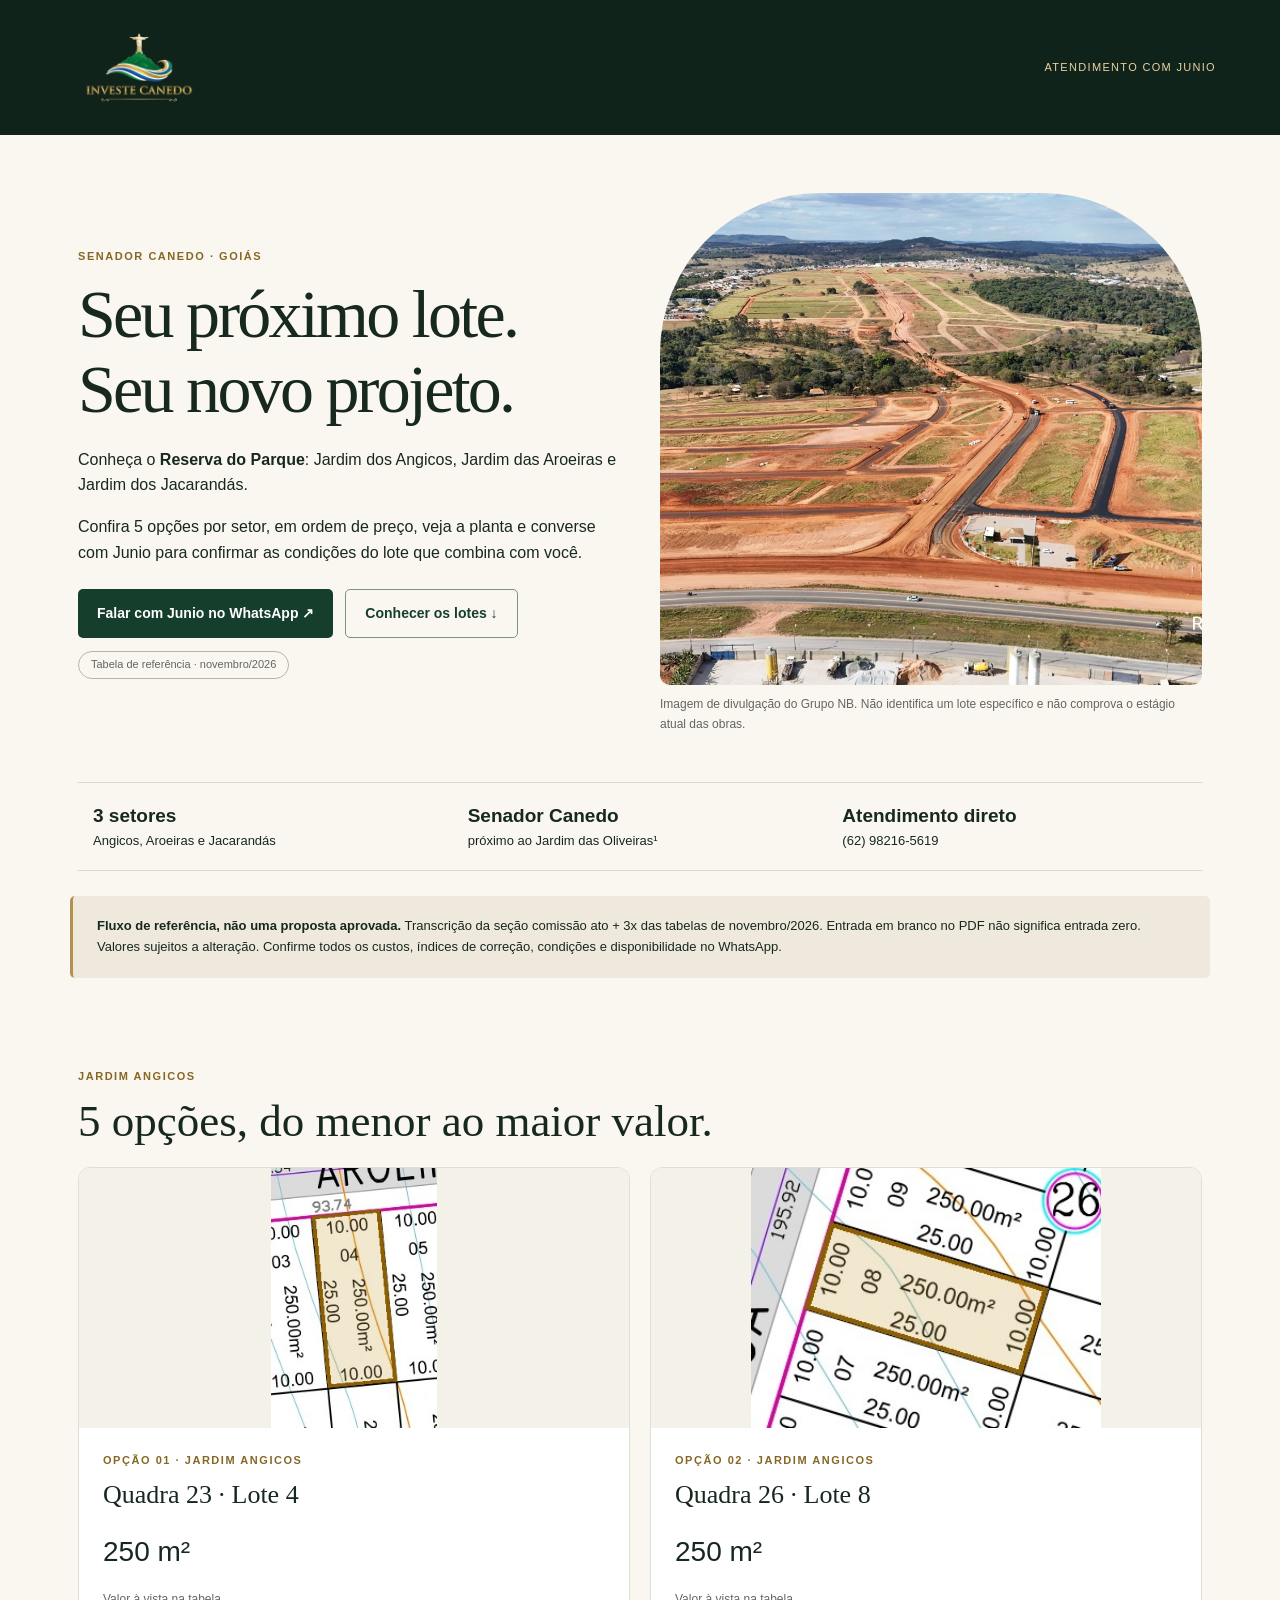
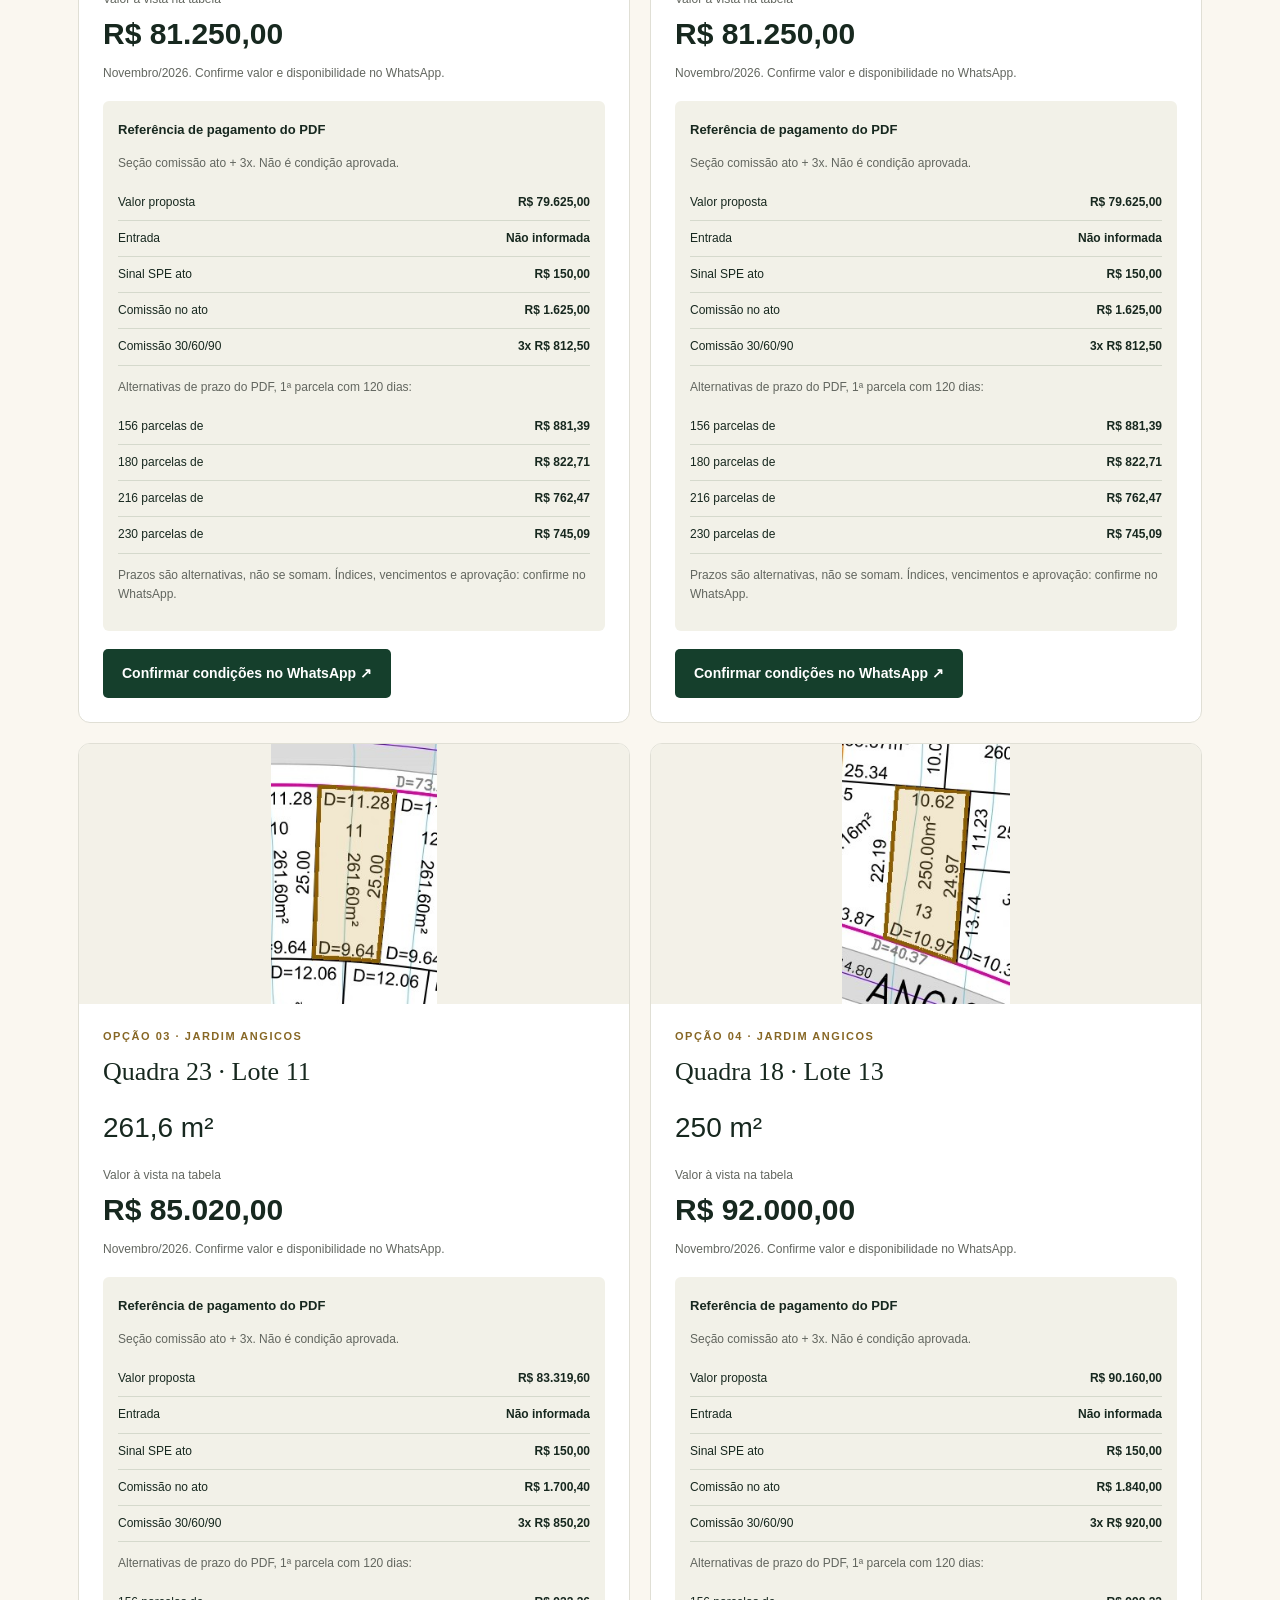
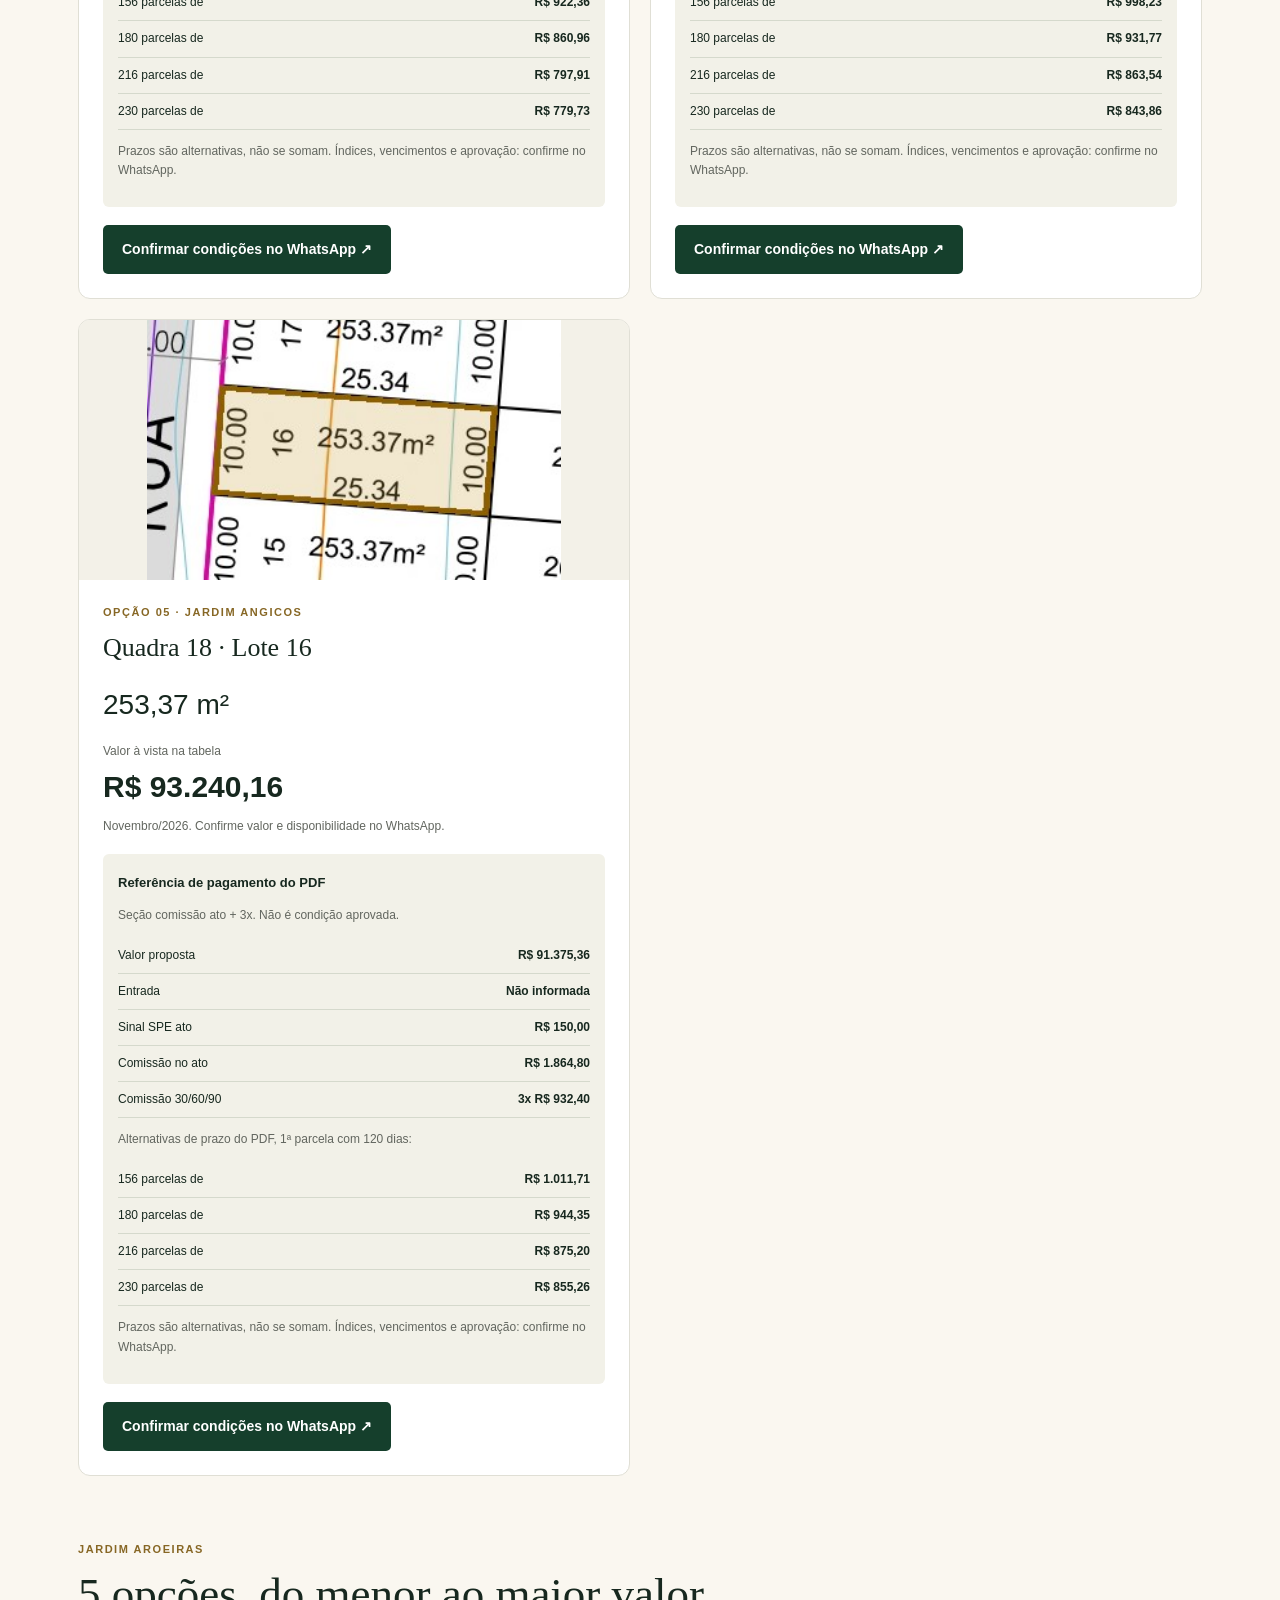
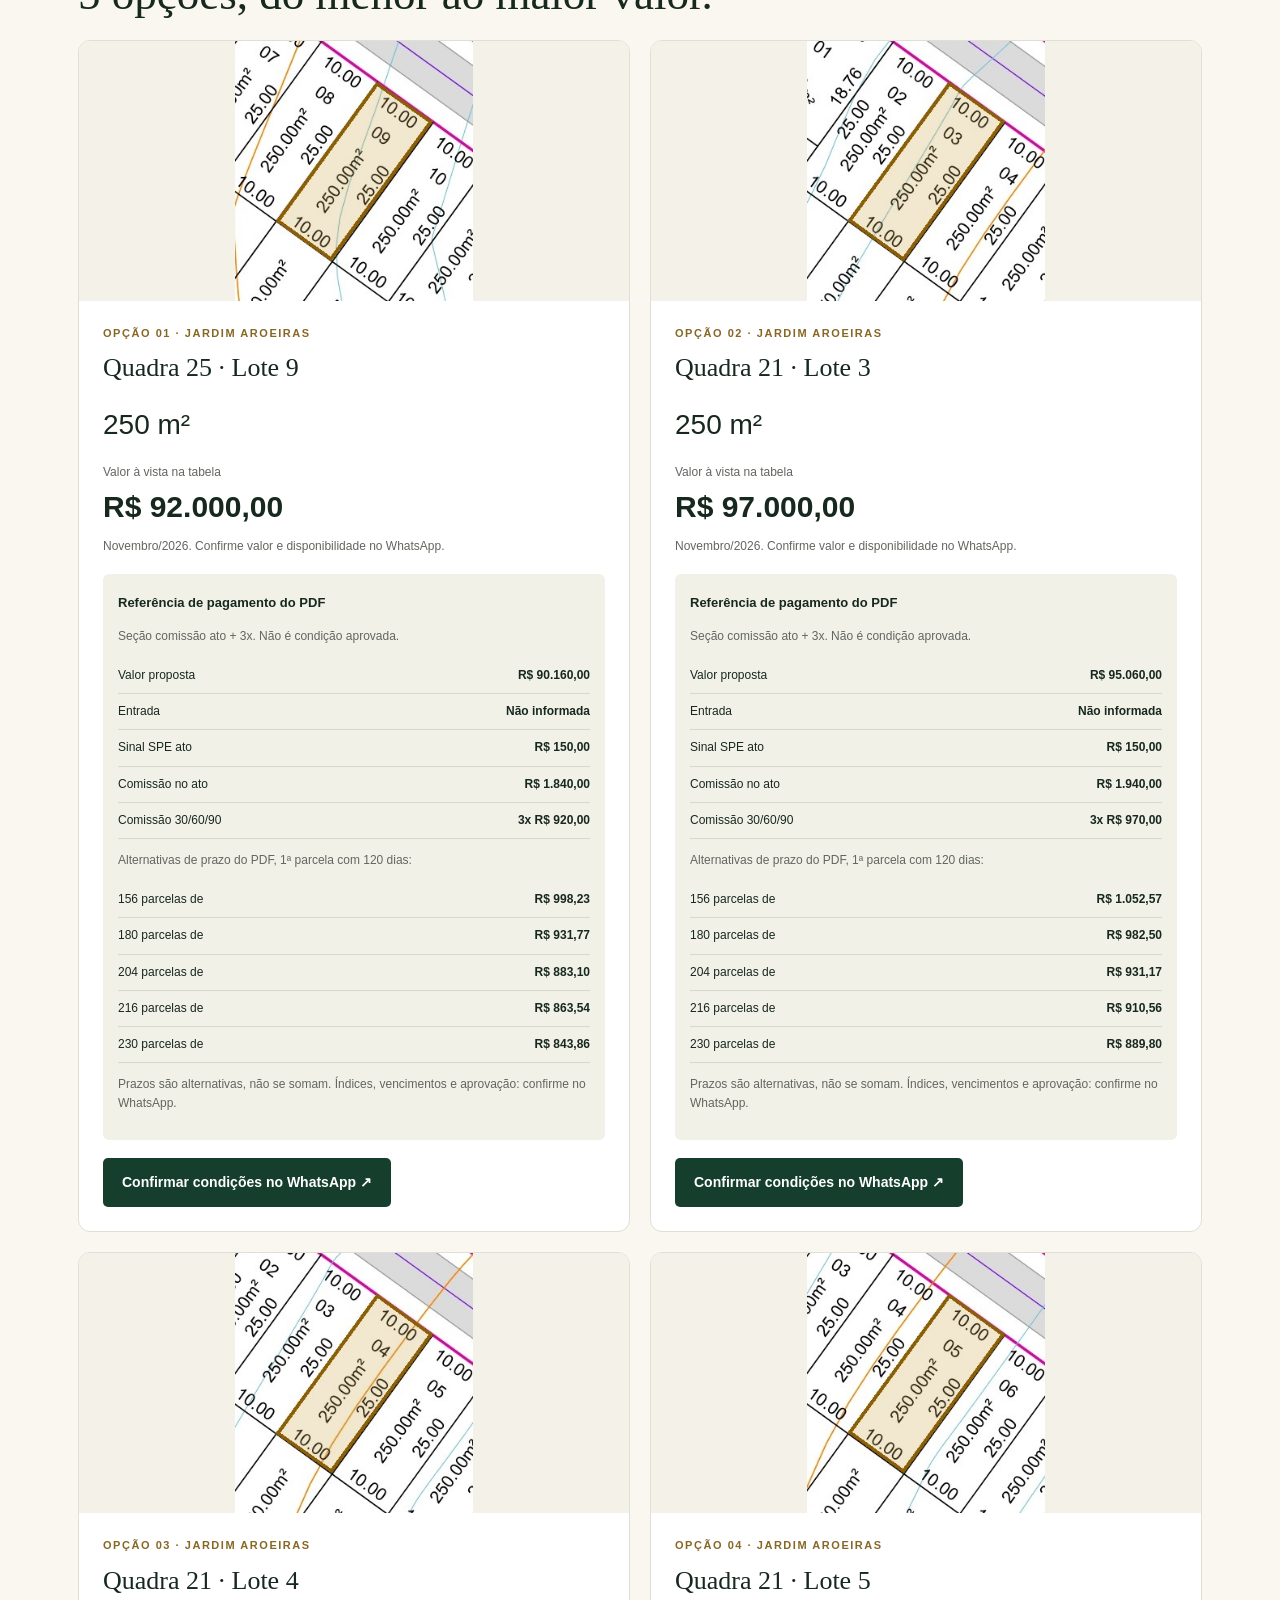
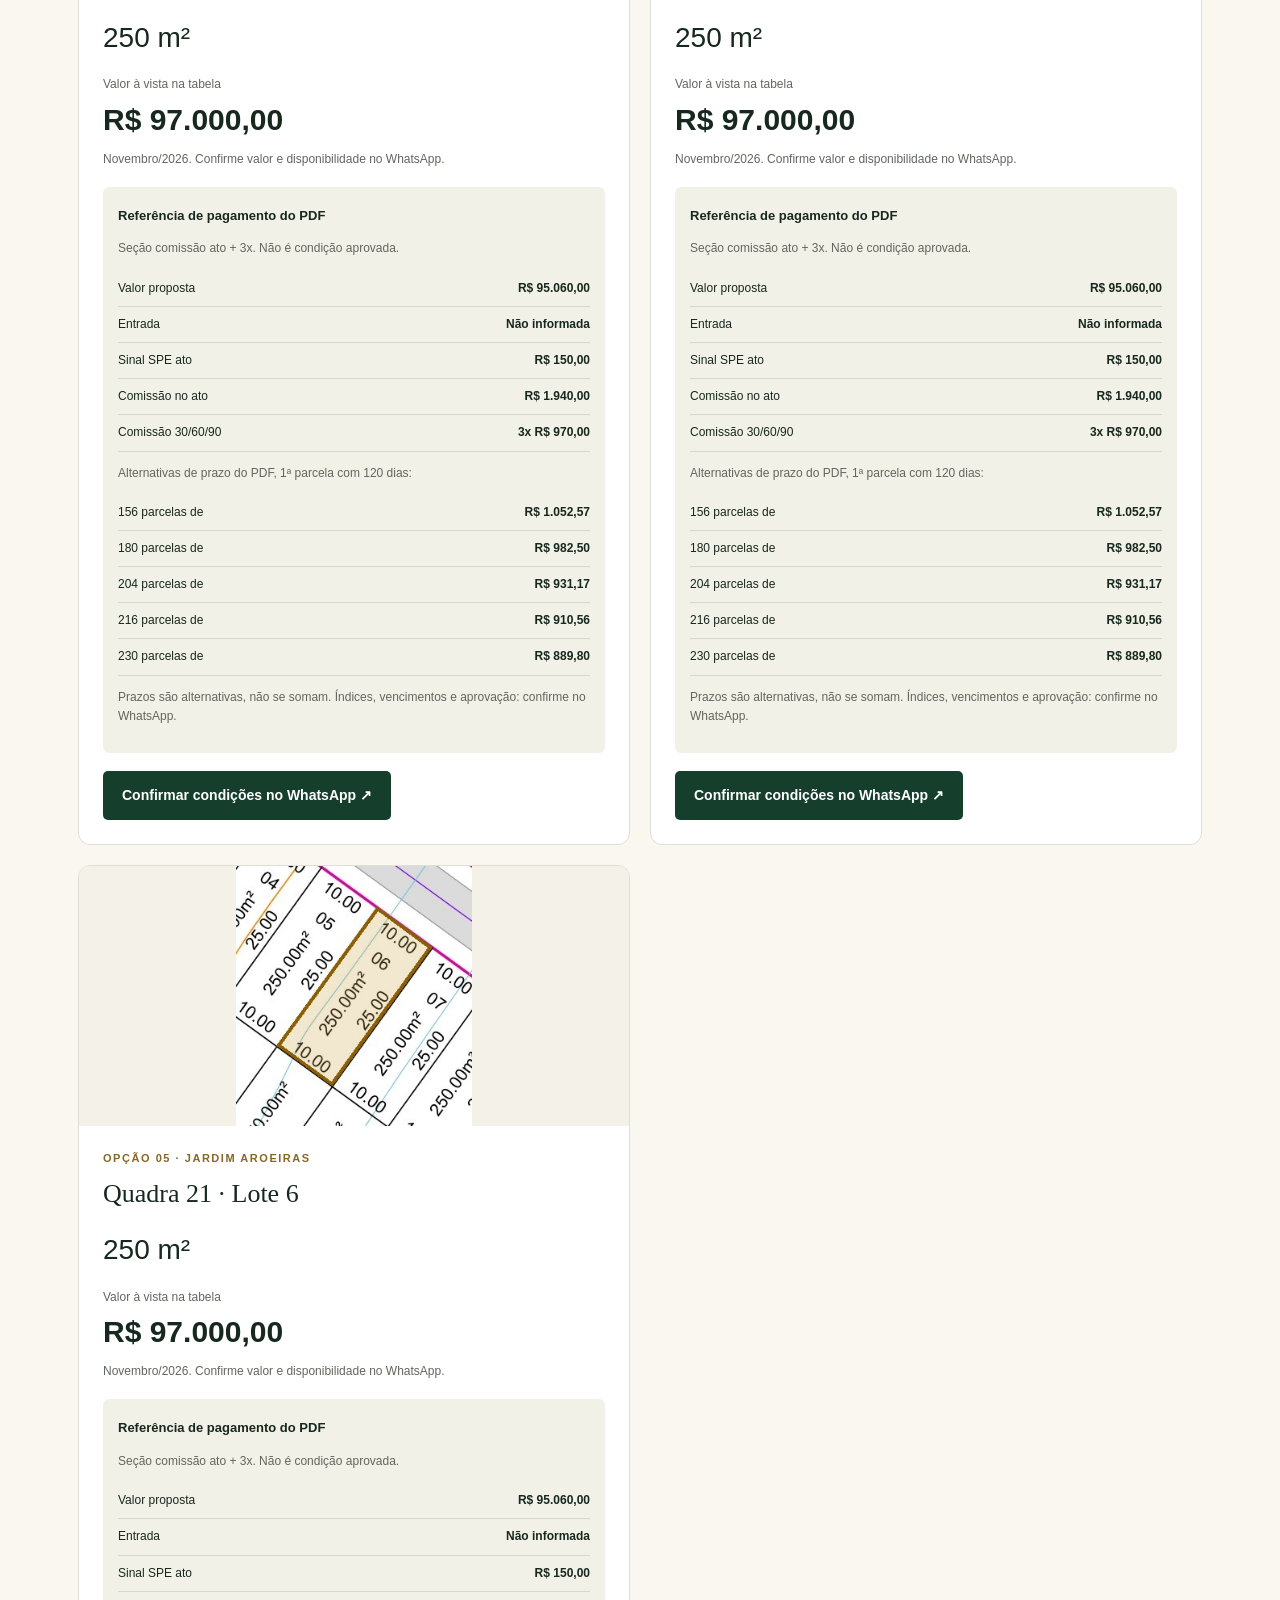
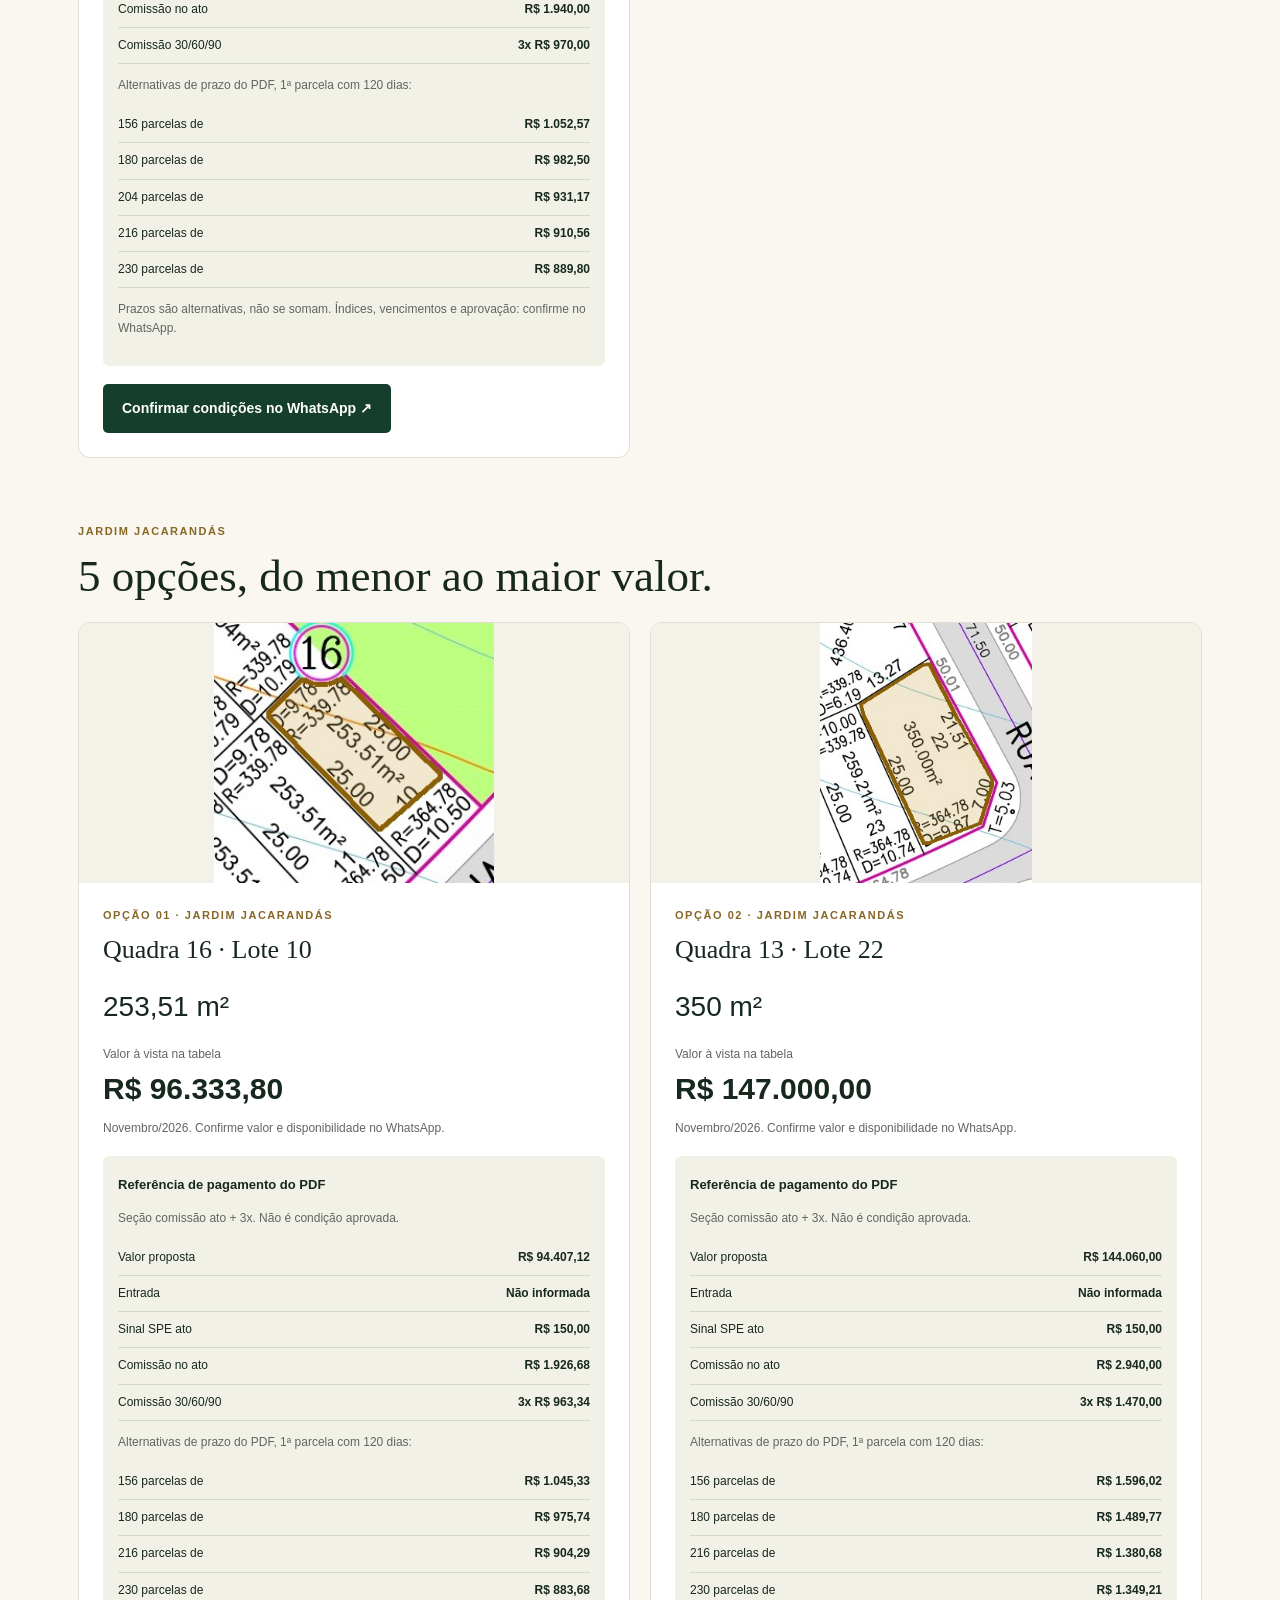
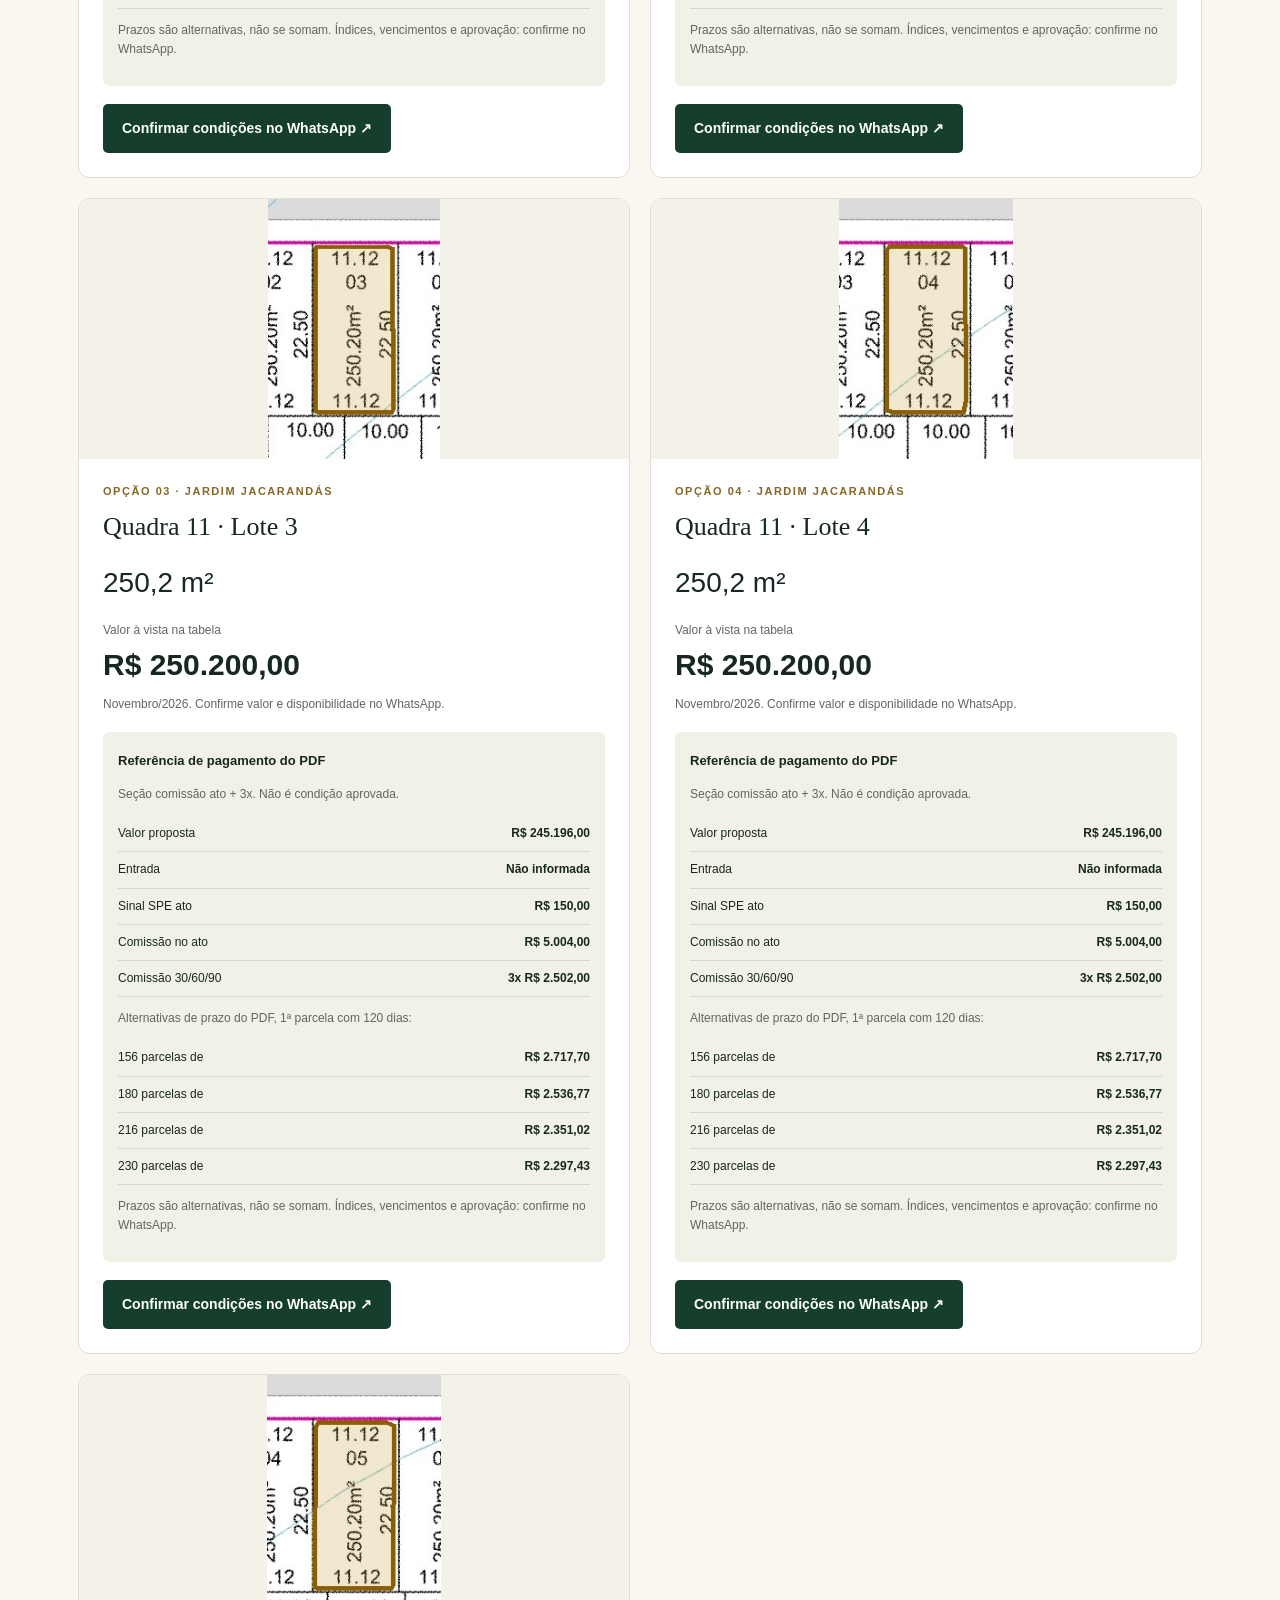
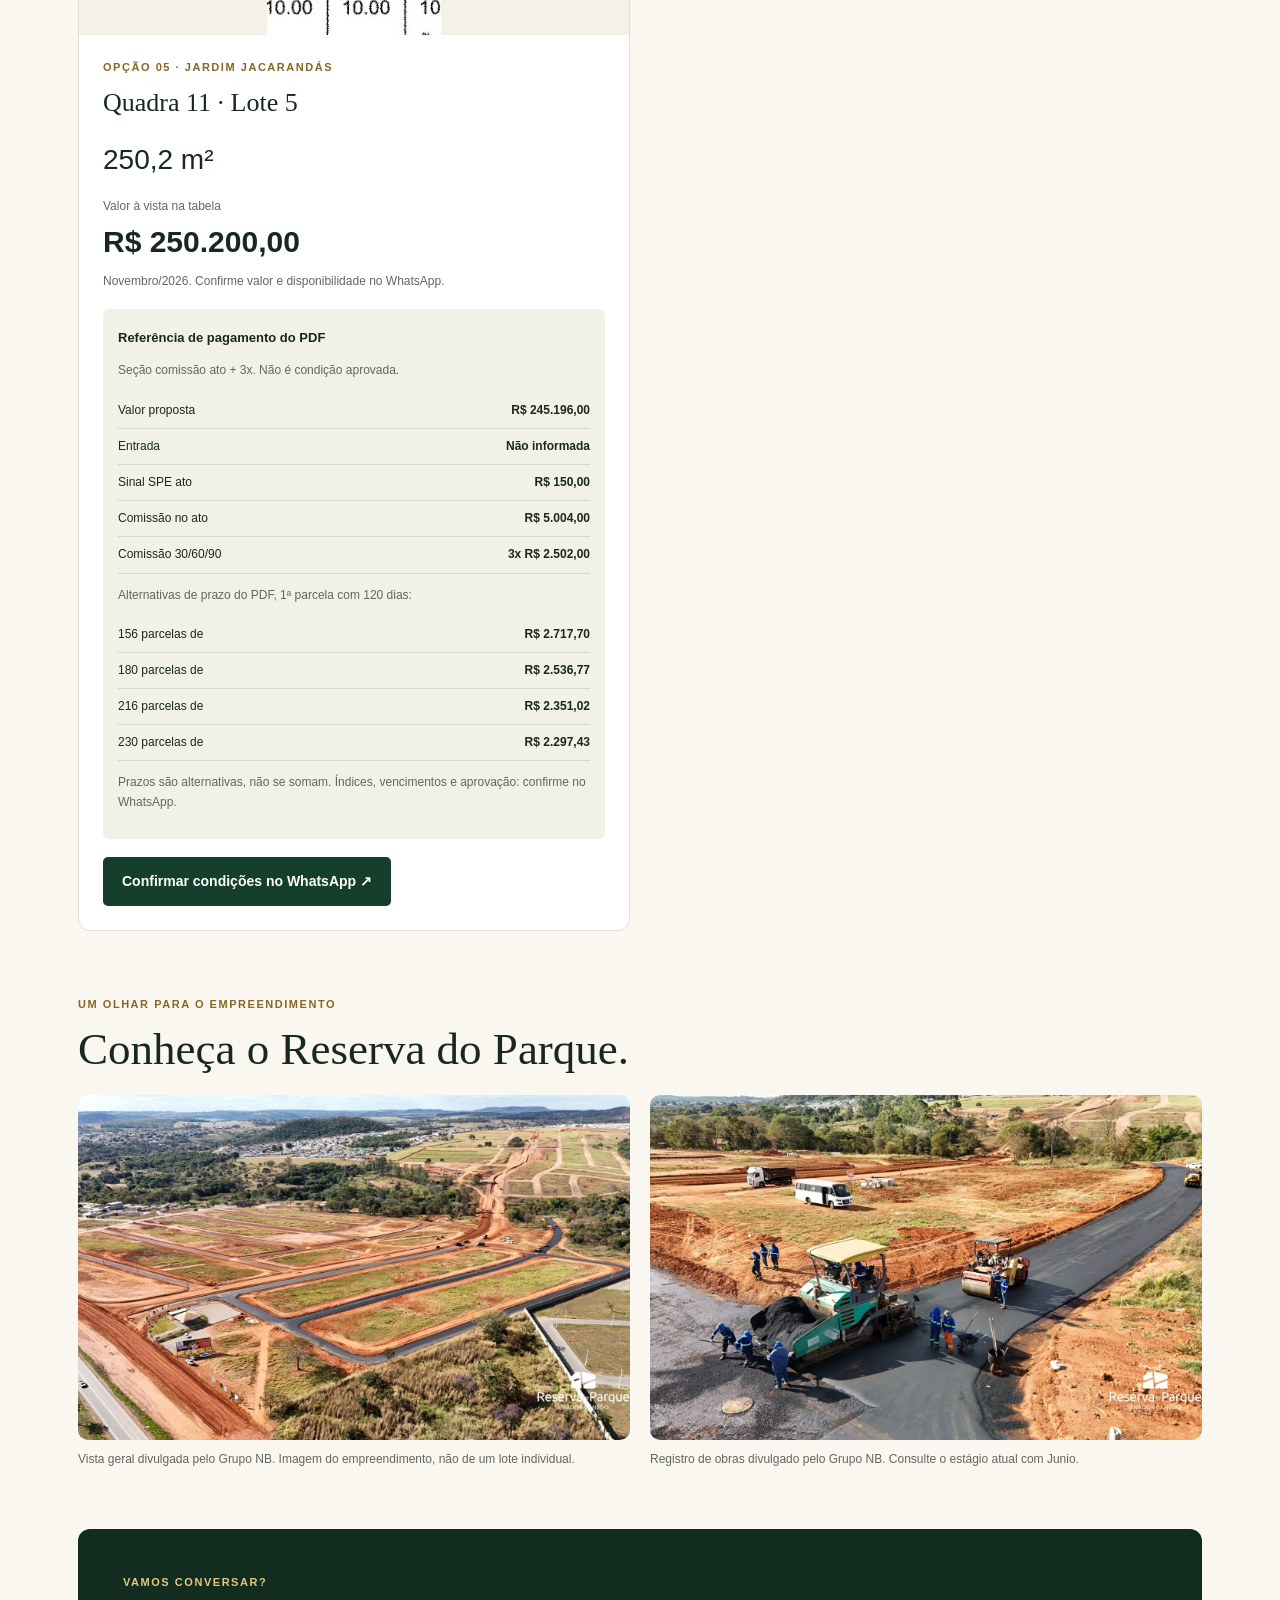
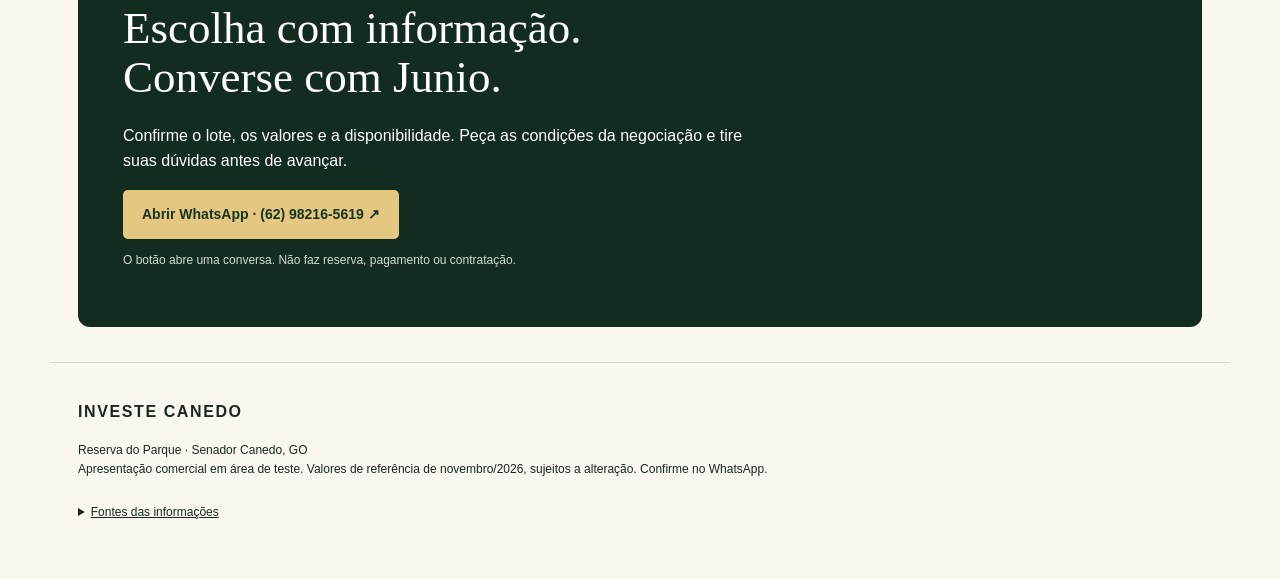
==== reserva-do-parque/index.html @ beb88d95 "Add client sales presentation with 15 verified lots and source payment references" ====
<!doctype html><html lang="pt-BR"><head><meta charset="utf-8"><meta name="viewport" content="width=device-width,initial-scale=1"><meta name="robots" content="noindex,nofollow"><title>Reserva do Parque | Investe Canedo</title><meta name="description" content="Conheça Angicos, Aroeiras e Jacarandás em Senador Canedo. Imagens, plantas e valores da tabela de novembro/2026. Fale com Junio."><meta property="og:type" content="website"><meta property="og:title" content="Reserva do Parque | Investe Canedo"><meta property="og:description" content="Seu próximo lote em Senador Canedo. Conheça os três setores e fale com Junio no WhatsApp."><meta property="og:url" content="https://juniogost.github.io/investe-canedo-vitrine-teste/reserva-do-parque/"><meta property="og:image" content="https://juniogost.github.io/investe-canedo-vitrine-teste/reserva-do-parque/assets/previa.jpg"><meta property="og:image:width" content="1200"><meta property="og:image:height" content="630"><meta name="twitter:card" content="summary_large_image"><link rel="canonical" href="https://juniogost.github.io/investe-canedo-vitrine-teste/reserva-do-parque/"><style>*{box-sizing:border-box}html{scroll-behavior:smooth}body{margin:0;background:#faf7f0;color:#17281f;font:16px/1.6 Arial,sans-serif}img{max-width:100%;display:block}a{color:inherit}header{background:#10231a;padding:17px 5%;display:flex;align-items:center;justify-content:space-between;color:#e7d2a0;gap:14px}header img{width:150px;height:auto}header span{font-size:11px;letter-spacing:.12em;text-transform:uppercase}main{max-width:1180px;margin:auto}.hero{display:grid;grid-template-columns:1fr 1fr;align-items:center;gap:40px;padding:58px 28px 30px}.eyebrow{text-transform:uppercase;letter-spacing:.14em;font-size:11px;font-weight:bold;color:#876725;margin:0 0 12px}h1,h2,h3{font-family:Georgia,serif;font-weight:normal;line-height:1.1;margin:0 0 20px}h1{font-size:clamp(40px,6vw,68px);letter-spacing:-.04em}h2{font-size:clamp(31px,4vw,45px)}h3{font-size:29px}.hero figure{margin:0}.hero img{width:100%;aspect-ratio:1.1;object-fit:cover;border-radius:160px 160px 10px 10px}figcaption,.micro{font-size:12px;line-height:1.6;color:#62665f}figcaption{margin-top:10px}.button{display:inline-flex;align-items:center;justify-content:center;min-height:49px;padding:12px 19px;background:#153f2c;color:white;text-decoration:none;border-radius:5px;font-size:14px;font-weight:bold;text-align:center;line-height:1.5;max-width:100%;overflow-wrap:anywhere}.button:hover{background:#225c40}.ghost{background:transparent;color:#153f2c;border:1px solid #7c947f}.actions{display:flex;flex-wrap:wrap;gap:12px;margin:24px 0}.strip{display:flex;gap:0;margin:18px 28px 0;border-top:1px solid #d8d8cc;border-bottom:1px solid #d8d8cc}.strip p{flex:1;padding:18px 15px;margin:0;font-size:13px}.strip b{display:block;font-size:19px}.section{padding:65px 28px 0}.intro{max-width:730px}.cards{display:grid;grid-template-columns:repeat(3,1fr);gap:20px}.lot-card{background:white;border:1px solid #e0dfd5;border-radius:12px;overflow:hidden}.lot-card>img{width:100%;height:260px;object-fit:contain;background:#f3f1e8}.lot-body{padding:24px}.lot-body h3{font-size:26px}.area{font-size:28px;margin:15px 0}.price-label{font-size:12px;margin:0;color:#62665f}.price{font-size:30px;line-height:1.1;margin:8px 0 14px;font-weight:bold}.note{padding:20px 24px;background:#eee9dc;border-left:3px solid #b1914d;border-radius:5px;font-size:13px;margin:25px 0}.gallery{display:grid;grid-template-columns:1fr 1fr;gap:20px}.gallery figure{margin:0}.gallery img{aspect-ratio:16/10;width:100%;object-fit:cover;border-radius:10px}.controls{display:flex;gap:16px;flex-wrap:wrap;margin:25px 0}.controls label{flex:1;font-size:13px;min-width:130px}select,input{display:block;width:100%;padding:13px;margin-top:7px;background:white;border:1px solid #bfc6bb;border-radius:5px;color:#17281f;font-size:16px}.results{display:grid;grid-template-columns:repeat(3,1fr);gap:14px}.result{border:1px solid #d6dacf;border-radius:8px;padding:20px;background:white}.result h3{font-size:22px;margin:6px 0}.result .price{font-size:24px}.result a{font-size:13px}.result img{width:100%;height:170px;object-fit:contain}.details{margin-top:18px}summary{cursor:pointer;padding:12px 0;text-decoration:underline}.contact{margin:60px 28px 35px;padding:45px;background:#122d20;color:white;border-radius:12px}.contact .button{background:#e4c780;color:#163421}.contact p{max-width:650px}.contact .micro{color:#d2dccf}footer{padding:20px 28px 45px;font-size:12px;border-top:1px solid #d6dacf}footer a{display:inline-block;margin:4px 16px 4px 0}.badge{display:inline-block;border:1px solid #b3b7a8;border-radius:20px;padding:4px 12px;font-size:11px;color:#62665f}.count{font-size:13px;color:#62665f}.footerbrand{font-size:16px;letter-spacing:.1em;font-weight:bold}.empty{padding:20px}@media(max-width:760px){.hero{grid-template-columns:1fr;gap:25px;padding:32px 20px 20px}.hero img{aspect-ratio:1.4;border-radius:90px 90px 8px 8px}.hero p{font-size:15px}.hero figure{order:2}.strip{margin:15px 20px 0;flex-direction:column}.strip p{padding:12px 0;border-bottom:1px solid #d8d8cc}.strip p:last-child{border:0}.strip b{display:inline;font-size:17px;margin-right:5px}.section{padding:45px 20px 0}.cards,.results{grid-template-columns:1fr}.lot-card>img{height:300px}.gallery{grid-template-columns:1fr}.lot-body{padding:23px}.contact{margin:45px 20px 25px;padding:28px 22px}.controls{gap:12px}.controls label{min-width:100%}header{padding:14px 20px}header img{width:130px}header span{font-size:9px;max-width:100px;text-align:right}footer{padding:20px 20px 35px}.actions .button{width:100%}}.payment{background:#f2f1e8;padding:15px;border-radius:6px;margin:18px 0}.payrow{display:flex;justify-content:space-between;gap:10px;border-bottom:1px solid #d5d9cc;padding:8px 0;font-size:12px}.payrow b{text-align:right;min-width:95px}.payment> b{font-size:13px}@media(min-width:761px){.cards{grid-template-columns:repeat(2,1fr)}}.hero .actions{margin-bottom:12px}</style></head><body><header><img src="../assets/logo-investe-canedo-Dipdh3-9.png" alt="Investe Canedo"><span>Atendimento com Junio</span></header><main><section class="hero"><div><p class="eyebrow">Senador Canedo · Goiás</p><h1>Seu próximo lote.<br>Seu novo projeto.</h1><p>Conheça o <b>Reserva do Parque</b>: Jardim dos Angicos, Jardim das Aroeiras e Jardim dos Jacarandás.</p><p>Confira 5 opções por setor, em ordem de preço, veja a planta e converse com Junio para confirmar as condições do lote que combina com você.</p><div class="actions"><a class="button" href="https://wa.me/5562982165619?text=Ol%C3%A1%2C+Junio.+Quero+saber+mais+sobre+os+lotes+do+Reserva+do+Parque+em+Senador+Canedo+e+confirmar+valores+e+disponibilidade." target="_blank" rel="noopener">Falar com Junio no WhatsApp ↗</a><a class="button ghost" href="#lotes">Conhecer os lotes ↓</a></div><span class="badge">Tabela de referência · novembro/2026</span></div><figure><img src="assets/vista-1.jpg" alt="Vista aérea divulgada pelo Grupo NB do Reserva do Parque em Senador Canedo"><figcaption>Imagem de divulgação do Grupo NB. Não identifica um lote específico e não comprova o estágio atual das obras.</figcaption></figure></section><div class="strip"><p><b>3 setores</b> Angicos, Aroeiras e Jacarandás</p><p><b>Senador Canedo</b> próximo ao Jardim das Oliveiras¹</p><p><b>Atendimento direto</b> (62) 98216-5619</p></div><div id="lotes"></div><div class="note" style="margin:25px 20px"><b>Fluxo de referência, não uma proposta aprovada.</b> Transcrição da seção comissão ato + 3x das tabelas de novembro/2026. Entrada em branco no PDF não significa entrada zero. Valores sujeitos a alteração. Confirme todos os custos, índices de correção, condições e disponibilidade no WhatsApp.</div><section class="section" id="angicos"><p class="eyebrow">Jardim Angicos</p><h2>5 opções, do menor ao maior valor.</h2><div class="cards"><article class="lot-card"><img src="assets/angicos-23-4.jpg" alt="Planta com destaque no lote 4 da quadra 23, Jardim Angicos"><div class="lot-body"><p class="eyebrow">Opção 01 · Jardim Angicos</p><h3>Quadra 23 · Lote 4</h3><p class="area">250 m²</p><p class="price-label">Valor à vista na tabela</p><p class="price">R$ 81.250,00</p><p class="micro">Novembro/2026. Confirme valor e disponibilidade no WhatsApp.</p><div class="payment"><b>Referência de pagamento do PDF</b><p class="micro">Seção comissão ato + 3x. Não é condição aprovada.</p><div class="payrow"><span>Valor proposta</span><b>R$ 79.625,00</b></div><div class="payrow"><span>Entrada</span><b>Não informada</b></div><div class="payrow"><span>Sinal SPE ato</span><b>R$ 150,00</b></div><div class="payrow"><span>Comissão no ato</span><b>R$ 1.625,00</b></div><div class="payrow"><span>Comissão 30/60/90</span><b>3x R$ 812,50</b></div><p class="micro">Alternativas de prazo do PDF, 1ª parcela com 120 dias:</p><div class="payrow"><span>156 parcelas de</span><b>R$ 881,39</b></div><div class="payrow"><span>180 parcelas de</span><b>R$ 822,71</b></div><div class="payrow"><span>216 parcelas de</span><b>R$ 762,47</b></div><div class="payrow"><span>230 parcelas de</span><b>R$ 745,09</b></div><p class="micro">Prazos são alternativas, não se somam. Índices, vencimentos e aprovação: confirme no WhatsApp.</p></div><a class="button" href="https://wa.me/5562982165619?text=Ol%C3%A1%2C+Junio.+Quero+saber+mais+sobre+os+lotes+do+Reserva+do+Parque+em+Senador+Canedo+e+confirmar+valores+e+disponibilidade." target="_blank" rel="noopener">Confirmar condições no WhatsApp ↗</a></div></article><article class="lot-card"><img src="assets/angicos-26-8.jpg" alt="Planta com destaque no lote 8 da quadra 26, Jardim Angicos"><div class="lot-body"><p class="eyebrow">Opção 02 · Jardim Angicos</p><h3>Quadra 26 · Lote 8</h3><p class="area">250 m²</p><p class="price-label">Valor à vista na tabela</p><p class="price">R$ 81.250,00</p><p class="micro">Novembro/2026. Confirme valor e disponibilidade no WhatsApp.</p><div class="payment"><b>Referência de pagamento do PDF</b><p class="micro">Seção comissão ato + 3x. Não é condição aprovada.</p><div class="payrow"><span>Valor proposta</span><b>R$ 79.625,00</b></div><div class="payrow"><span>Entrada</span><b>Não informada</b></div><div class="payrow"><span>Sinal SPE ato</span><b>R$ 150,00</b></div><div class="payrow"><span>Comissão no ato</span><b>R$ 1.625,00</b></div><div class="payrow"><span>Comissão 30/60/90</span><b>3x R$ 812,50</b></div><p class="micro">Alternativas de prazo do PDF, 1ª parcela com 120 dias:</p><div class="payrow"><span>156 parcelas de</span><b>R$ 881,39</b></div><div class="payrow"><span>180 parcelas de</span><b>R$ 822,71</b></div><div class="payrow"><span>216 parcelas de</span><b>R$ 762,47</b></div><div class="payrow"><span>230 parcelas de</span><b>R$ 745,09</b></div><p class="micro">Prazos são alternativas, não se somam. Índices, vencimentos e aprovação: confirme no WhatsApp.</p></div><a class="button" href="https://wa.me/5562982165619?text=Ol%C3%A1%2C+Junio.+Quero+saber+mais+sobre+os+lotes+do+Reserva+do+Parque+em+Senador+Canedo+e+confirmar+valores+e+disponibilidade." target="_blank" rel="noopener">Confirmar condições no WhatsApp ↗</a></div></article><article class="lot-card"><img src="assets/angicos-23-11.jpg" alt="Planta com destaque no lote 11 da quadra 23, Jardim Angicos"><div class="lot-body"><p class="eyebrow">Opção 03 · Jardim Angicos</p><h3>Quadra 23 · Lote 11</h3><p class="area">261,6 m²</p><p class="price-label">Valor à vista na tabela</p><p class="price">R$ 85.020,00</p><p class="micro">Novembro/2026. Confirme valor e disponibilidade no WhatsApp.</p><div class="payment"><b>Referência de pagamento do PDF</b><p class="micro">Seção comissão ato + 3x. Não é condição aprovada.</p><div class="payrow"><span>Valor proposta</span><b>R$ 83.319,60</b></div><div class="payrow"><span>Entrada</span><b>Não informada</b></div><div class="payrow"><span>Sinal SPE ato</span><b>R$ 150,00</b></div><div class="payrow"><span>Comissão no ato</span><b>R$ 1.700,40</b></div><div class="payrow"><span>Comissão 30/60/90</span><b>3x R$ 850,20</b></div><p class="micro">Alternativas de prazo do PDF, 1ª parcela com 120 dias:</p><div class="payrow"><span>156 parcelas de</span><b>R$ 922,36</b></div><div class="payrow"><span>180 parcelas de</span><b>R$ 860,96</b></div><div class="payrow"><span>216 parcelas de</span><b>R$ 797,91</b></div><div class="payrow"><span>230 parcelas de</span><b>R$ 779,73</b></div><p class="micro">Prazos são alternativas, não se somam. Índices, vencimentos e aprovação: confirme no WhatsApp.</p></div><a class="button" href="https://wa.me/5562982165619?text=Ol%C3%A1%2C+Junio.+Quero+saber+mais+sobre+os+lotes+do+Reserva+do+Parque+em+Senador+Canedo+e+confirmar+valores+e+disponibilidade." target="_blank" rel="noopener">Confirmar condições no WhatsApp ↗</a></div></article><article class="lot-card"><img src="assets/angicos-18-13.jpg" alt="Planta com destaque no lote 13 da quadra 18, Jardim Angicos"><div class="lot-body"><p class="eyebrow">Opção 04 · Jardim Angicos</p><h3>Quadra 18 · Lote 13</h3><p class="area">250 m²</p><p class="price-label">Valor à vista na tabela</p><p class="price">R$ 92.000,00</p><p class="micro">Novembro/2026. Confirme valor e disponibilidade no WhatsApp.</p><div class="payment"><b>Referência de pagamento do PDF</b><p class="micro">Seção comissão ato + 3x. Não é condição aprovada.</p><div class="payrow"><span>Valor proposta</span><b>R$ 90.160,00</b></div><div class="payrow"><span>Entrada</span><b>Não informada</b></div><div class="payrow"><span>Sinal SPE ato</span><b>R$ 150,00</b></div><div class="payrow"><span>Comissão no ato</span><b>R$ 1.840,00</b></div><div class="payrow"><span>Comissão 30/60/90</span><b>3x R$ 920,00</b></div><p class="micro">Alternativas de prazo do PDF, 1ª parcela com 120 dias:</p><div class="payrow"><span>156 parcelas de</span><b>R$ 998,23</b></div><div class="payrow"><span>180 parcelas de</span><b>R$ 931,77</b></div><div class="payrow"><span>216 parcelas de</span><b>R$ 863,54</b></div><div class="payrow"><span>230 parcelas de</span><b>R$ 843,86</b></div><p class="micro">Prazos são alternativas, não se somam. Índices, vencimentos e aprovação: confirme no WhatsApp.</p></div><a class="button" href="https://wa.me/5562982165619?text=Ol%C3%A1%2C+Junio.+Quero+saber+mais+sobre+os+lotes+do+Reserva+do+Parque+em+Senador+Canedo+e+confirmar+valores+e+disponibilidade." target="_blank" rel="noopener">Confirmar condições no WhatsApp ↗</a></div></article><article class="lot-card"><img src="assets/angicos-18-16.jpg" alt="Planta com destaque no lote 16 da quadra 18, Jardim Angicos"><div class="lot-body"><p class="eyebrow">Opção 05 · Jardim Angicos</p><h3>Quadra 18 · Lote 16</h3><p class="area">253,37 m²</p><p class="price-label">Valor à vista na tabela</p><p class="price">R$ 93.240,16</p><p class="micro">Novembro/2026. Confirme valor e disponibilidade no WhatsApp.</p><div class="payment"><b>Referência de pagamento do PDF</b><p class="micro">Seção comissão ato + 3x. Não é condição aprovada.</p><div class="payrow"><span>Valor proposta</span><b>R$ 91.375,36</b></div><div class="payrow"><span>Entrada</span><b>Não informada</b></div><div class="payrow"><span>Sinal SPE ato</span><b>R$ 150,00</b></div><div class="payrow"><span>Comissão no ato</span><b>R$ 1.864,80</b></div><div class="payrow"><span>Comissão 30/60/90</span><b>3x R$ 932,40</b></div><p class="micro">Alternativas de prazo do PDF, 1ª parcela com 120 dias:</p><div class="payrow"><span>156 parcelas de</span><b>R$ 1.011,71</b></div><div class="payrow"><span>180 parcelas de</span><b>R$ 944,35</b></div><div class="payrow"><span>216 parcelas de</span><b>R$ 875,20</b></div><div class="payrow"><span>230 parcelas de</span><b>R$ 855,26</b></div><p class="micro">Prazos são alternativas, não se somam. Índices, vencimentos e aprovação: confirme no WhatsApp.</p></div><a class="button" href="https://wa.me/5562982165619?text=Ol%C3%A1%2C+Junio.+Quero+saber+mais+sobre+os+lotes+do+Reserva+do+Parque+em+Senador+Canedo+e+confirmar+valores+e+disponibilidade." target="_blank" rel="noopener">Confirmar condições no WhatsApp ↗</a></div></article></div></section><section class="section" id="aroeiras"><p class="eyebrow">Jardim Aroeiras</p><h2>5 opções, do menor ao maior valor.</h2><div class="cards"><article class="lot-card"><img src="assets/aroeiras-25-9.jpg" alt="Planta com destaque no lote 9 da quadra 25, Jardim Aroeiras"><div class="lot-body"><p class="eyebrow">Opção 01 · Jardim Aroeiras</p><h3>Quadra 25 · Lote 9</h3><p class="area">250 m²</p><p class="price-label">Valor à vista na tabela</p><p class="price">R$ 92.000,00</p><p class="micro">Novembro/2026. Confirme valor e disponibilidade no WhatsApp.</p><div class="payment"><b>Referência de pagamento do PDF</b><p class="micro">Seção comissão ato + 3x. Não é condição aprovada.</p><div class="payrow"><span>Valor proposta</span><b>R$ 90.160,00</b></div><div class="payrow"><span>Entrada</span><b>Não informada</b></div><div class="payrow"><span>Sinal SPE ato</span><b>R$ 150,00</b></div><div class="payrow"><span>Comissão no ato</span><b>R$ 1.840,00</b></div><div class="payrow"><span>Comissão 30/60/90</span><b>3x R$ 920,00</b></div><p class="micro">Alternativas de prazo do PDF, 1ª parcela com 120 dias:</p><div class="payrow"><span>156 parcelas de</span><b>R$ 998,23</b></div><div class="payrow"><span>180 parcelas de</span><b>R$ 931,77</b></div><div class="payrow"><span>204 parcelas de</span><b>R$ 883,10</b></div><div class="payrow"><span>216 parcelas de</span><b>R$ 863,54</b></div><div class="payrow"><span>230 parcelas de</span><b>R$ 843,86</b></div><p class="micro">Prazos são alternativas, não se somam. Índices, vencimentos e aprovação: confirme no WhatsApp.</p></div><a class="button" href="https://wa.me/5562982165619?text=Ol%C3%A1%2C+Junio.+Quero+saber+mais+sobre+os+lotes+do+Reserva+do+Parque+em+Senador+Canedo+e+confirmar+valores+e+disponibilidade." target="_blank" rel="noopener">Confirmar condições no WhatsApp ↗</a></div></article><article class="lot-card"><img src="assets/aroeiras-21-3.jpg" alt="Planta com destaque no lote 3 da quadra 21, Jardim Aroeiras"><div class="lot-body"><p class="eyebrow">Opção 02 · Jardim Aroeiras</p><h3>Quadra 21 · Lote 3</h3><p class="area">250 m²</p><p class="price-label">Valor à vista na tabela</p><p class="price">R$ 97.000,00</p><p class="micro">Novembro/2026. Confirme valor e disponibilidade no WhatsApp.</p><div class="payment"><b>Referência de pagamento do PDF</b><p class="micro">Seção comissão ato + 3x. Não é condição aprovada.</p><div class="payrow"><span>Valor proposta</span><b>R$ 95.060,00</b></div><div class="payrow"><span>Entrada</span><b>Não informada</b></div><div class="payrow"><span>Sinal SPE ato</span><b>R$ 150,00</b></div><div class="payrow"><span>Comissão no ato</span><b>R$ 1.940,00</b></div><div class="payrow"><span>Comissão 30/60/90</span><b>3x R$ 970,00</b></div><p class="micro">Alternativas de prazo do PDF, 1ª parcela com 120 dias:</p><div class="payrow"><span>156 parcelas de</span><b>R$ 1.052,57</b></div><div class="payrow"><span>180 parcelas de</span><b>R$ 982,50</b></div><div class="payrow"><span>204 parcelas de</span><b>R$ 931,17</b></div><div class="payrow"><span>216 parcelas de</span><b>R$ 910,56</b></div><div class="payrow"><span>230 parcelas de</span><b>R$ 889,80</b></div><p class="micro">Prazos são alternativas, não se somam. Índices, vencimentos e aprovação: confirme no WhatsApp.</p></div><a class="button" href="https://wa.me/5562982165619?text=Ol%C3%A1%2C+Junio.+Quero+saber+mais+sobre+os+lotes+do+Reserva+do+Parque+em+Senador+Canedo+e+confirmar+valores+e+disponibilidade." target="_blank" rel="noopener">Confirmar condições no WhatsApp ↗</a></div></article><article class="lot-card"><img src="assets/aroeiras-21-4.jpg" alt="Planta com destaque no lote 4 da quadra 21, Jardim Aroeiras"><div class="lot-body"><p class="eyebrow">Opção 03 · Jardim Aroeiras</p><h3>Quadra 21 · Lote 4</h3><p class="area">250 m²</p><p class="price-label">Valor à vista na tabela</p><p class="price">R$ 97.000,00</p><p class="micro">Novembro/2026. Confirme valor e disponibilidade no WhatsApp.</p><div class="payment"><b>Referência de pagamento do PDF</b><p class="micro">Seção comissão ato + 3x. Não é condição aprovada.</p><div class="payrow"><span>Valor proposta</span><b>R$ 95.060,00</b></div><div class="payrow"><span>Entrada</span><b>Não informada</b></div><div class="payrow"><span>Sinal SPE ato</span><b>R$ 150,00</b></div><div class="payrow"><span>Comissão no ato</span><b>R$ 1.940,00</b></div><div class="payrow"><span>Comissão 30/60/90</span><b>3x R$ 970,00</b></div><p class="micro">Alternativas de prazo do PDF, 1ª parcela com 120 dias:</p><div class="payrow"><span>156 parcelas de</span><b>R$ 1.052,57</b></div><div class="payrow"><span>180 parcelas de</span><b>R$ 982,50</b></div><div class="payrow"><span>204 parcelas de</span><b>R$ 931,17</b></div><div class="payrow"><span>216 parcelas de</span><b>R$ 910,56</b></div><div class="payrow"><span>230 parcelas de</span><b>R$ 889,80</b></div><p class="micro">Prazos são alternativas, não se somam. Índices, vencimentos e aprovação: confirme no WhatsApp.</p></div><a class="button" href="https://wa.me/5562982165619?text=Ol%C3%A1%2C+Junio.+Quero+saber+mais+sobre+os+lotes+do+Reserva+do+Parque+em+Senador+Canedo+e+confirmar+valores+e+disponibilidade." target="_blank" rel="noopener">Confirmar condições no WhatsApp ↗</a></div></article><article class="lot-card"><img src="assets/aroeiras-21-5.jpg" alt="Planta com destaque no lote 5 da quadra 21, Jardim Aroeiras"><div class="lot-body"><p class="eyebrow">Opção 04 · Jardim Aroeiras</p><h3>Quadra 21 · Lote 5</h3><p class="area">250 m²</p><p class="price-label">Valor à vista na tabela</p><p class="price">R$ 97.000,00</p><p class="micro">Novembro/2026. Confirme valor e disponibilidade no WhatsApp.</p><div class="payment"><b>Referência de pagamento do PDF</b><p class="micro">Seção comissão ato + 3x. Não é condição aprovada.</p><div class="payrow"><span>Valor proposta</span><b>R$ 95.060,00</b></div><div class="payrow"><span>Entrada</span><b>Não informada</b></div><div class="payrow"><span>Sinal SPE ato</span><b>R$ 150,00</b></div><div class="payrow"><span>Comissão no ato</span><b>R$ 1.940,00</b></div><div class="payrow"><span>Comissão 30/60/90</span><b>3x R$ 970,00</b></div><p class="micro">Alternativas de prazo do PDF, 1ª parcela com 120 dias:</p><div class="payrow"><span>156 parcelas de</span><b>R$ 1.052,57</b></div><div class="payrow"><span>180 parcelas de</span><b>R$ 982,50</b></div><div class="payrow"><span>204 parcelas de</span><b>R$ 931,17</b></div><div class="payrow"><span>216 parcelas de</span><b>R$ 910,56</b></div><div class="payrow"><span>230 parcelas de</span><b>R$ 889,80</b></div><p class="micro">Prazos são alternativas, não se somam. Índices, vencimentos e aprovação: confirme no WhatsApp.</p></div><a class="button" href="https://wa.me/5562982165619?text=Ol%C3%A1%2C+Junio.+Quero+saber+mais+sobre+os+lotes+do+Reserva+do+Parque+em+Senador+Canedo+e+confirmar+valores+e+disponibilidade." target="_blank" rel="noopener">Confirmar condições no WhatsApp ↗</a></div></article><article class="lot-card"><img src="assets/aroeiras-21-6.jpg" alt="Planta com destaque no lote 6 da quadra 21, Jardim Aroeiras"><div class="lot-body"><p class="eyebrow">Opção 05 · Jardim Aroeiras</p><h3>Quadra 21 · Lote 6</h3><p class="area">250 m²</p><p class="price-label">Valor à vista na tabela</p><p class="price">R$ 97.000,00</p><p class="micro">Novembro/2026. Confirme valor e disponibilidade no WhatsApp.</p><div class="payment"><b>Referência de pagamento do PDF</b><p class="micro">Seção comissão ato + 3x. Não é condição aprovada.</p><div class="payrow"><span>Valor proposta</span><b>R$ 95.060,00</b></div><div class="payrow"><span>Entrada</span><b>Não informada</b></div><div class="payrow"><span>Sinal SPE ato</span><b>R$ 150,00</b></div><div class="payrow"><span>Comissão no ato</span><b>R$ 1.940,00</b></div><div class="payrow"><span>Comissão 30/60/90</span><b>3x R$ 970,00</b></div><p class="micro">Alternativas de prazo do PDF, 1ª parcela com 120 dias:</p><div class="payrow"><span>156 parcelas de</span><b>R$ 1.052,57</b></div><div class="payrow"><span>180 parcelas de</span><b>R$ 982,50</b></div><div class="payrow"><span>204 parcelas de</span><b>R$ 931,17</b></div><div class="payrow"><span>216 parcelas de</span><b>R$ 910,56</b></div><div class="payrow"><span>230 parcelas de</span><b>R$ 889,80</b></div><p class="micro">Prazos são alternativas, não se somam. Índices, vencimentos e aprovação: confirme no WhatsApp.</p></div><a class="button" href="https://wa.me/5562982165619?text=Ol%C3%A1%2C+Junio.+Quero+saber+mais+sobre+os+lotes+do+Reserva+do+Parque+em+Senador+Canedo+e+confirmar+valores+e+disponibilidade." target="_blank" rel="noopener">Confirmar condições no WhatsApp ↗</a></div></article></div></section><section class="section" id="jacarandas"><p class="eyebrow">Jardim Jacarandás</p><h2>5 opções, do menor ao maior valor.</h2><div class="cards"><article class="lot-card"><img src="assets/jacarandas-16-10.jpg" alt="Planta com destaque no lote 10 da quadra 16, Jardim Jacarandás"><div class="lot-body"><p class="eyebrow">Opção 01 · Jardim Jacarandás</p><h3>Quadra 16 · Lote 10</h3><p class="area">253,51 m²</p><p class="price-label">Valor à vista na tabela</p><p class="price">R$ 96.333,80</p><p class="micro">Novembro/2026. Confirme valor e disponibilidade no WhatsApp.</p><div class="payment"><b>Referência de pagamento do PDF</b><p class="micro">Seção comissão ato + 3x. Não é condição aprovada.</p><div class="payrow"><span>Valor proposta</span><b>R$ 94.407,12</b></div><div class="payrow"><span>Entrada</span><b>Não informada</b></div><div class="payrow"><span>Sinal SPE ato</span><b>R$ 150,00</b></div><div class="payrow"><span>Comissão no ato</span><b>R$ 1.926,68</b></div><div class="payrow"><span>Comissão 30/60/90</span><b>3x R$ 963,34</b></div><p class="micro">Alternativas de prazo do PDF, 1ª parcela com 120 dias:</p><div class="payrow"><span>156 parcelas de</span><b>R$ 1.045,33</b></div><div class="payrow"><span>180 parcelas de</span><b>R$ 975,74</b></div><div class="payrow"><span>216 parcelas de</span><b>R$ 904,29</b></div><div class="payrow"><span>230 parcelas de</span><b>R$ 883,68</b></div><p class="micro">Prazos são alternativas, não se somam. Índices, vencimentos e aprovação: confirme no WhatsApp.</p></div><a class="button" href="https://wa.me/5562982165619?text=Ol%C3%A1%2C+Junio.+Quero+saber+mais+sobre+os+lotes+do+Reserva+do+Parque+em+Senador+Canedo+e+confirmar+valores+e+disponibilidade." target="_blank" rel="noopener">Confirmar condições no WhatsApp ↗</a></div></article><article class="lot-card"><img src="assets/jacarandas-13-22.jpg" alt="Planta com destaque no lote 22 da quadra 13, Jardim Jacarandás"><div class="lot-body"><p class="eyebrow">Opção 02 · Jardim Jacarandás</p><h3>Quadra 13 · Lote 22</h3><p class="area">350 m²</p><p class="price-label">Valor à vista na tabela</p><p class="price">R$ 147.000,00</p><p class="micro">Novembro/2026. Confirme valor e disponibilidade no WhatsApp.</p><div class="payment"><b>Referência de pagamento do PDF</b><p class="micro">Seção comissão ato + 3x. Não é condição aprovada.</p><div class="payrow"><span>Valor proposta</span><b>R$ 144.060,00</b></div><div class="payrow"><span>Entrada</span><b>Não informada</b></div><div class="payrow"><span>Sinal SPE ato</span><b>R$ 150,00</b></div><div class="payrow"><span>Comissão no ato</span><b>R$ 2.940,00</b></div><div class="payrow"><span>Comissão 30/60/90</span><b>3x R$ 1.470,00</b></div><p class="micro">Alternativas de prazo do PDF, 1ª parcela com 120 dias:</p><div class="payrow"><span>156 parcelas de</span><b>R$ 1.596,02</b></div><div class="payrow"><span>180 parcelas de</span><b>R$ 1.489,77</b></div><div class="payrow"><span>216 parcelas de</span><b>R$ 1.380,68</b></div><div class="payrow"><span>230 parcelas de</span><b>R$ 1.349,21</b></div><p class="micro">Prazos são alternativas, não se somam. Índices, vencimentos e aprovação: confirme no WhatsApp.</p></div><a class="button" href="https://wa.me/5562982165619?text=Ol%C3%A1%2C+Junio.+Quero+saber+mais+sobre+os+lotes+do+Reserva+do+Parque+em+Senador+Canedo+e+confirmar+valores+e+disponibilidade." target="_blank" rel="noopener">Confirmar condições no WhatsApp ↗</a></div></article><article class="lot-card"><img src="assets/jacarandas-11-3.jpg" alt="Planta com destaque no lote 3 da quadra 11, Jardim Jacarandás"><div class="lot-body"><p class="eyebrow">Opção 03 · Jardim Jacarandás</p><h3>Quadra 11 · Lote 3</h3><p class="area">250,2 m²</p><p class="price-label">Valor à vista na tabela</p><p class="price">R$ 250.200,00</p><p class="micro">Novembro/2026. Confirme valor e disponibilidade no WhatsApp.</p><div class="payment"><b>Referência de pagamento do PDF</b><p class="micro">Seção comissão ato + 3x. Não é condição aprovada.</p><div class="payrow"><span>Valor proposta</span><b>R$ 245.196,00</b></div><div class="payrow"><span>Entrada</span><b>Não informada</b></div><div class="payrow"><span>Sinal SPE ato</span><b>R$ 150,00</b></div><div class="payrow"><span>Comissão no ato</span><b>R$ 5.004,00</b></div><div class="payrow"><span>Comissão 30/60/90</span><b>3x R$ 2.502,00</b></div><p class="micro">Alternativas de prazo do PDF, 1ª parcela com 120 dias:</p><div class="payrow"><span>156 parcelas de</span><b>R$ 2.717,70</b></div><div class="payrow"><span>180 parcelas de</span><b>R$ 2.536,77</b></div><div class="payrow"><span>216 parcelas de</span><b>R$ 2.351,02</b></div><div class="payrow"><span>230 parcelas de</span><b>R$ 2.297,43</b></div><p class="micro">Prazos são alternativas, não se somam. Índices, vencimentos e aprovação: confirme no WhatsApp.</p></div><a class="button" href="https://wa.me/5562982165619?text=Ol%C3%A1%2C+Junio.+Quero+saber+mais+sobre+os+lotes+do+Reserva+do+Parque+em+Senador+Canedo+e+confirmar+valores+e+disponibilidade." target="_blank" rel="noopener">Confirmar condições no WhatsApp ↗</a></div></article><article class="lot-card"><img src="assets/jacarandas-11-4.jpg" alt="Planta com destaque no lote 4 da quadra 11, Jardim Jacarandás"><div class="lot-body"><p class="eyebrow">Opção 04 · Jardim Jacarandás</p><h3>Quadra 11 · Lote 4</h3><p class="area">250,2 m²</p><p class="price-label">Valor à vista na tabela</p><p class="price">R$ 250.200,00</p><p class="micro">Novembro/2026. Confirme valor e disponibilidade no WhatsApp.</p><div class="payment"><b>Referência de pagamento do PDF</b><p class="micro">Seção comissão ato + 3x. Não é condição aprovada.</p><div class="payrow"><span>Valor proposta</span><b>R$ 245.196,00</b></div><div class="payrow"><span>Entrada</span><b>Não informada</b></div><div class="payrow"><span>Sinal SPE ato</span><b>R$ 150,00</b></div><div class="payrow"><span>Comissão no ato</span><b>R$ 5.004,00</b></div><div class="payrow"><span>Comissão 30/60/90</span><b>3x R$ 2.502,00</b></div><p class="micro">Alternativas de prazo do PDF, 1ª parcela com 120 dias:</p><div class="payrow"><span>156 parcelas de</span><b>R$ 2.717,70</b></div><div class="payrow"><span>180 parcelas de</span><b>R$ 2.536,77</b></div><div class="payrow"><span>216 parcelas de</span><b>R$ 2.351,02</b></div><div class="payrow"><span>230 parcelas de</span><b>R$ 2.297,43</b></div><p class="micro">Prazos são alternativas, não se somam. Índices, vencimentos e aprovação: confirme no WhatsApp.</p></div><a class="button" href="https://wa.me/5562982165619?text=Ol%C3%A1%2C+Junio.+Quero+saber+mais+sobre+os+lotes+do+Reserva+do+Parque+em+Senador+Canedo+e+confirmar+valores+e+disponibilidade." target="_blank" rel="noopener">Confirmar condições no WhatsApp ↗</a></div></article><article class="lot-card"><img src="assets/jacarandas-11-5.jpg" alt="Planta com destaque no lote 5 da quadra 11, Jardim Jacarandás"><div class="lot-body"><p class="eyebrow">Opção 05 · Jardim Jacarandás</p><h3>Quadra 11 · Lote 5</h3><p class="area">250,2 m²</p><p class="price-label">Valor à vista na tabela</p><p class="price">R$ 250.200,00</p><p class="micro">Novembro/2026. Confirme valor e disponibilidade no WhatsApp.</p><div class="payment"><b>Referência de pagamento do PDF</b><p class="micro">Seção comissão ato + 3x. Não é condição aprovada.</p><div class="payrow"><span>Valor proposta</span><b>R$ 245.196,00</b></div><div class="payrow"><span>Entrada</span><b>Não informada</b></div><div class="payrow"><span>Sinal SPE ato</span><b>R$ 150,00</b></div><div class="payrow"><span>Comissão no ato</span><b>R$ 5.004,00</b></div><div class="payrow"><span>Comissão 30/60/90</span><b>3x R$ 2.502,00</b></div><p class="micro">Alternativas de prazo do PDF, 1ª parcela com 120 dias:</p><div class="payrow"><span>156 parcelas de</span><b>R$ 2.717,70</b></div><div class="payrow"><span>180 parcelas de</span><b>R$ 2.536,77</b></div><div class="payrow"><span>216 parcelas de</span><b>R$ 2.351,02</b></div><div class="payrow"><span>230 parcelas de</span><b>R$ 2.297,43</b></div><p class="micro">Prazos são alternativas, não se somam. Índices, vencimentos e aprovação: confirme no WhatsApp.</p></div><a class="button" href="https://wa.me/5562982165619?text=Ol%C3%A1%2C+Junio.+Quero+saber+mais+sobre+os+lotes+do+Reserva+do+Parque+em+Senador+Canedo+e+confirmar+valores+e+disponibilidade." target="_blank" rel="noopener">Confirmar condições no WhatsApp ↗</a></div></article></div></section><section class="section"><p class="eyebrow">Um olhar para o empreendimento</p><h2>Conheça o Reserva do Parque.</h2><div class="gallery"><figure><img src="assets/vista-2.jpg" alt="Vista aérea de vias e quadras do empreendimento, em material divulgado pelo Grupo NB"><figcaption>Vista geral divulgada pelo Grupo NB. Imagem do empreendimento, não de um lote individual.</figcaption></figure><figure><img src="assets/vista-3.jpg" alt="Equipes e máquinas aplicando asfalto em via do empreendimento, em imagem de divulgação"><figcaption>Registro de obras divulgado pelo Grupo NB. Consulte o estágio atual com Junio.</figcaption></figure></div></section><section class="contact"><p class="eyebrow" style="color:#e4c780">Vamos conversar?</p><h2>Escolha com informação.<br>Converse com Junio.</h2><p>Confirme o lote, os valores e a disponibilidade. Peça as condições da negociação e tire suas dúvidas antes de avançar.</p><a class="button" href="https://wa.me/5562982165619?text=Ol%C3%A1%2C+Junio.+Quero+saber+mais+sobre+os+lotes+do+Reserva+do+Parque+em+Senador+Canedo+e+confirmar+valores+e+disponibilidade." target="_blank" rel="noopener">Abrir WhatsApp · (62) 98216-5619 ↗</a><p class="micro">O botão abre uma conversa. Não faz reserva, pagamento ou contratação.</p></section><footer><p class="footerbrand">INVESTE CANEDO</p><p>Reserva do Parque · Senador Canedo, GO<br>Apresentação comercial em área de teste. Valores de referência de novembro/2026, sujeitos a alteração. Confirme no WhatsApp.</p><details><summary>Fontes das informações</summary><p>¹ Localização e imagens: página oficial do Grupo NB. Valores e identificação: tabelas de novembro/2026 e pranchas originais dos três setores.</p><a href="https://gruponb.com.br/_empreendimentos/reserva-do-parque-senador-canedo/" target="_blank" rel="noopener">Empreendimento no Grupo NB ↗</a><a href="../nb-assets/tabelas/TABELA_ANGICOS_NOVEMBRO2026.pdf" target="_blank" rel="noopener">Tabela Angicos ↗</a><a href="../nb-assets/tabelas/TABELA_AROEIRAS_NOVEMBRO2026.pdf" target="_blank" rel="noopener">Tabela Aroeiras ↗</a><a href="../nb-assets/tabelas/TABELA_JACARANDAS_NOVEMBRO2026.pdf" target="_blank" rel="noopener">Tabela Jacarandás ↗</a></details></footer></main></body></html>
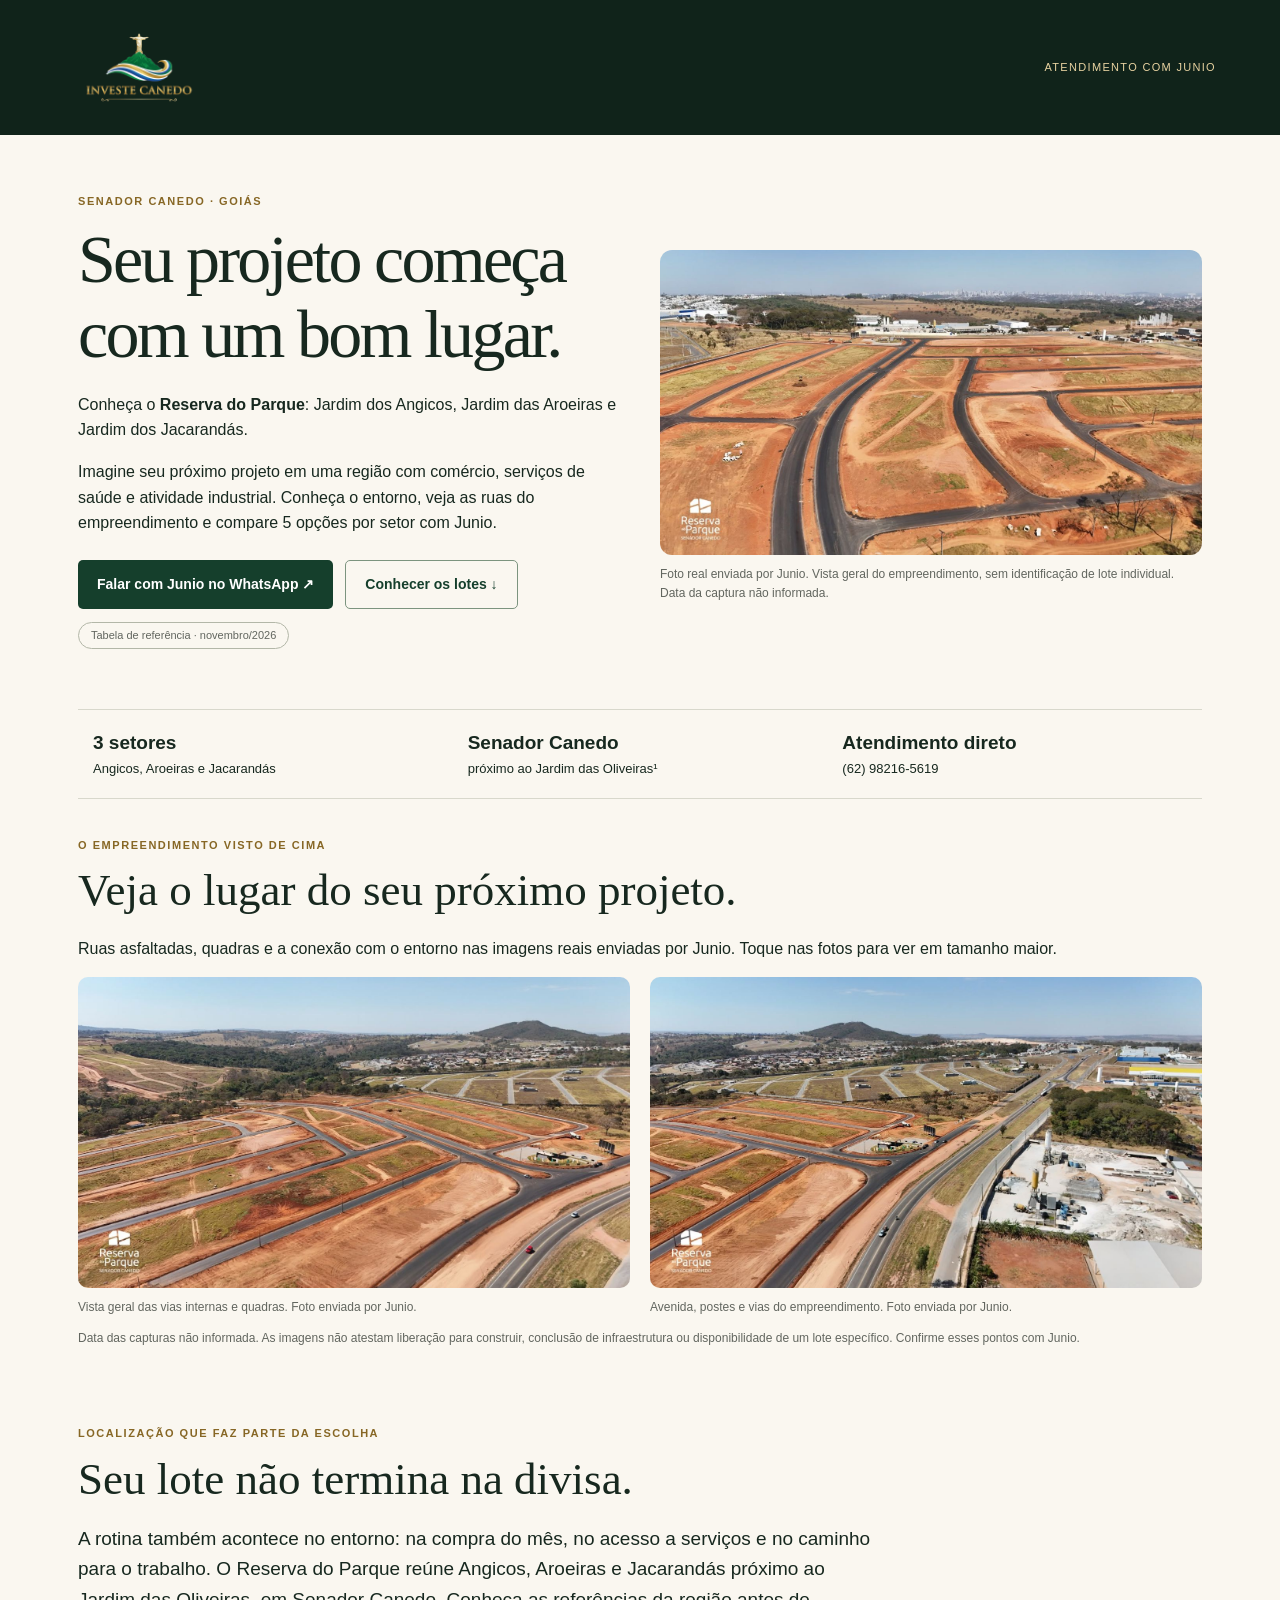
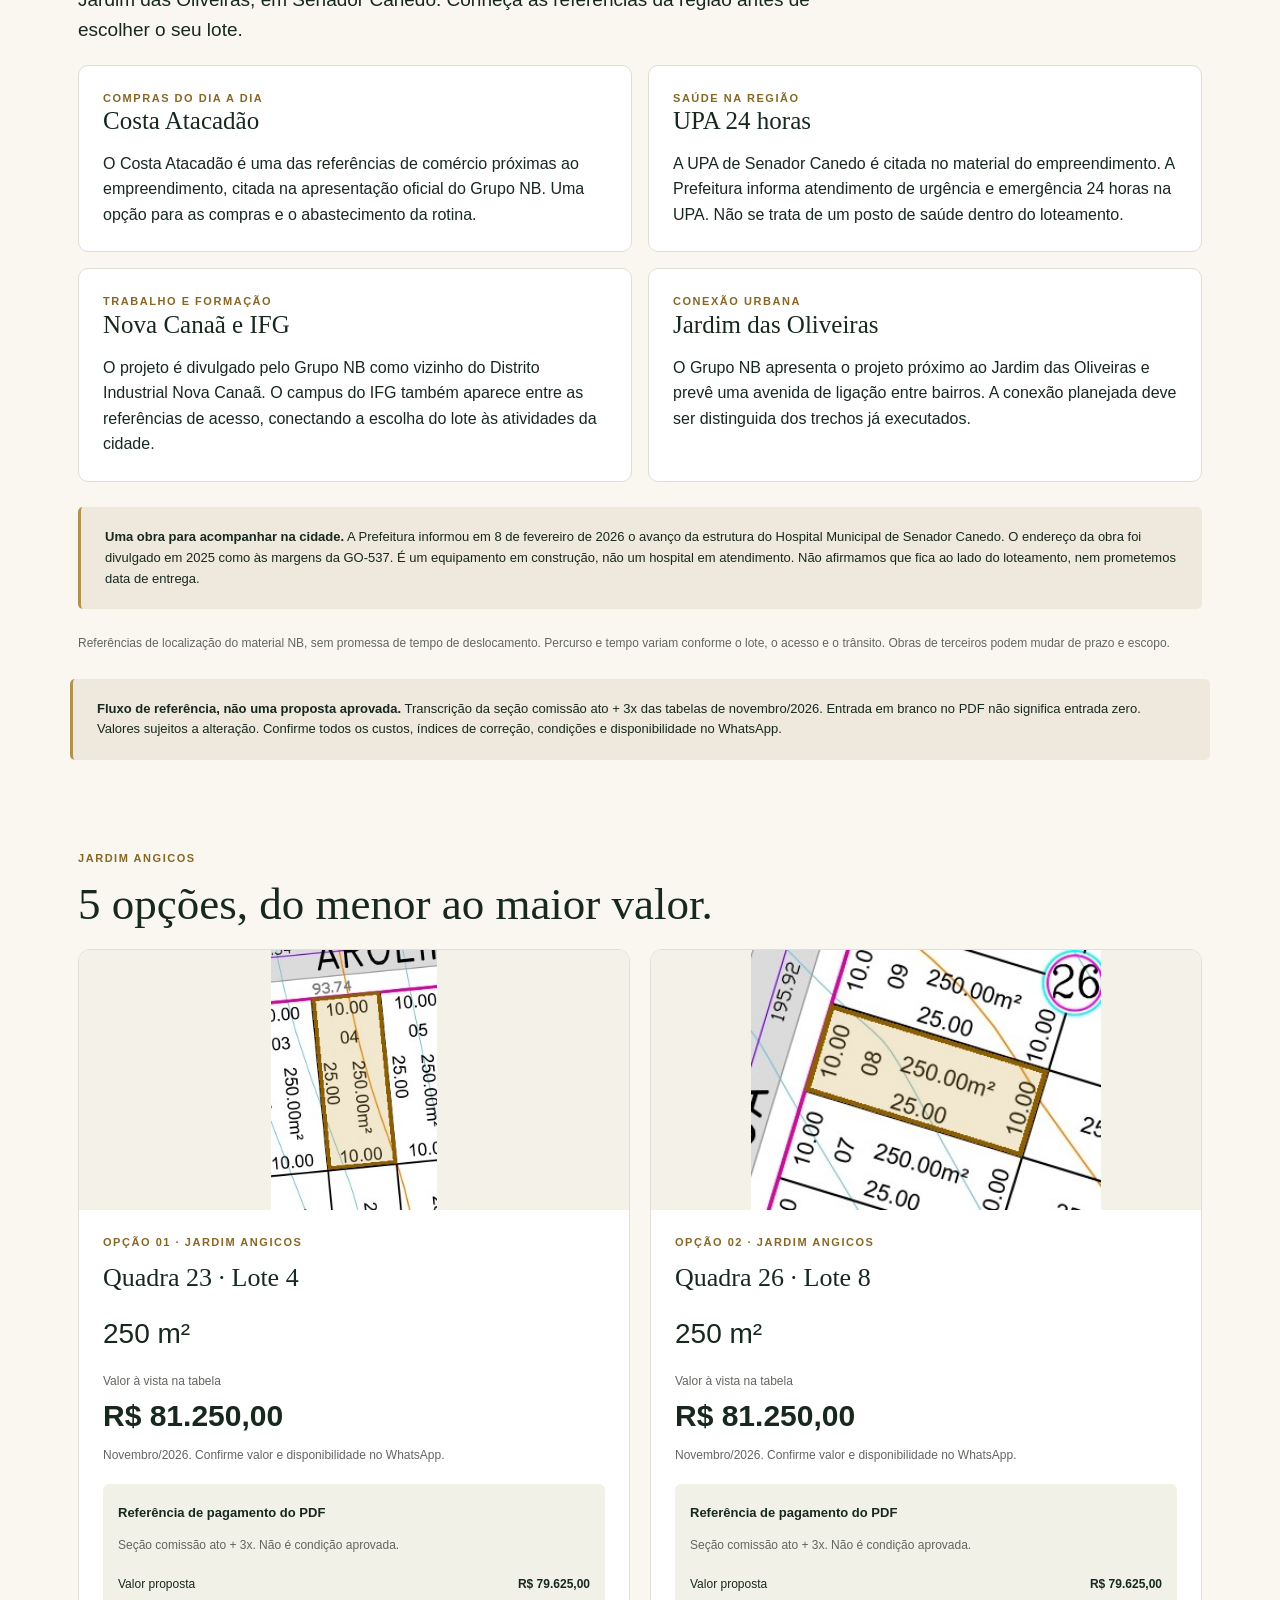
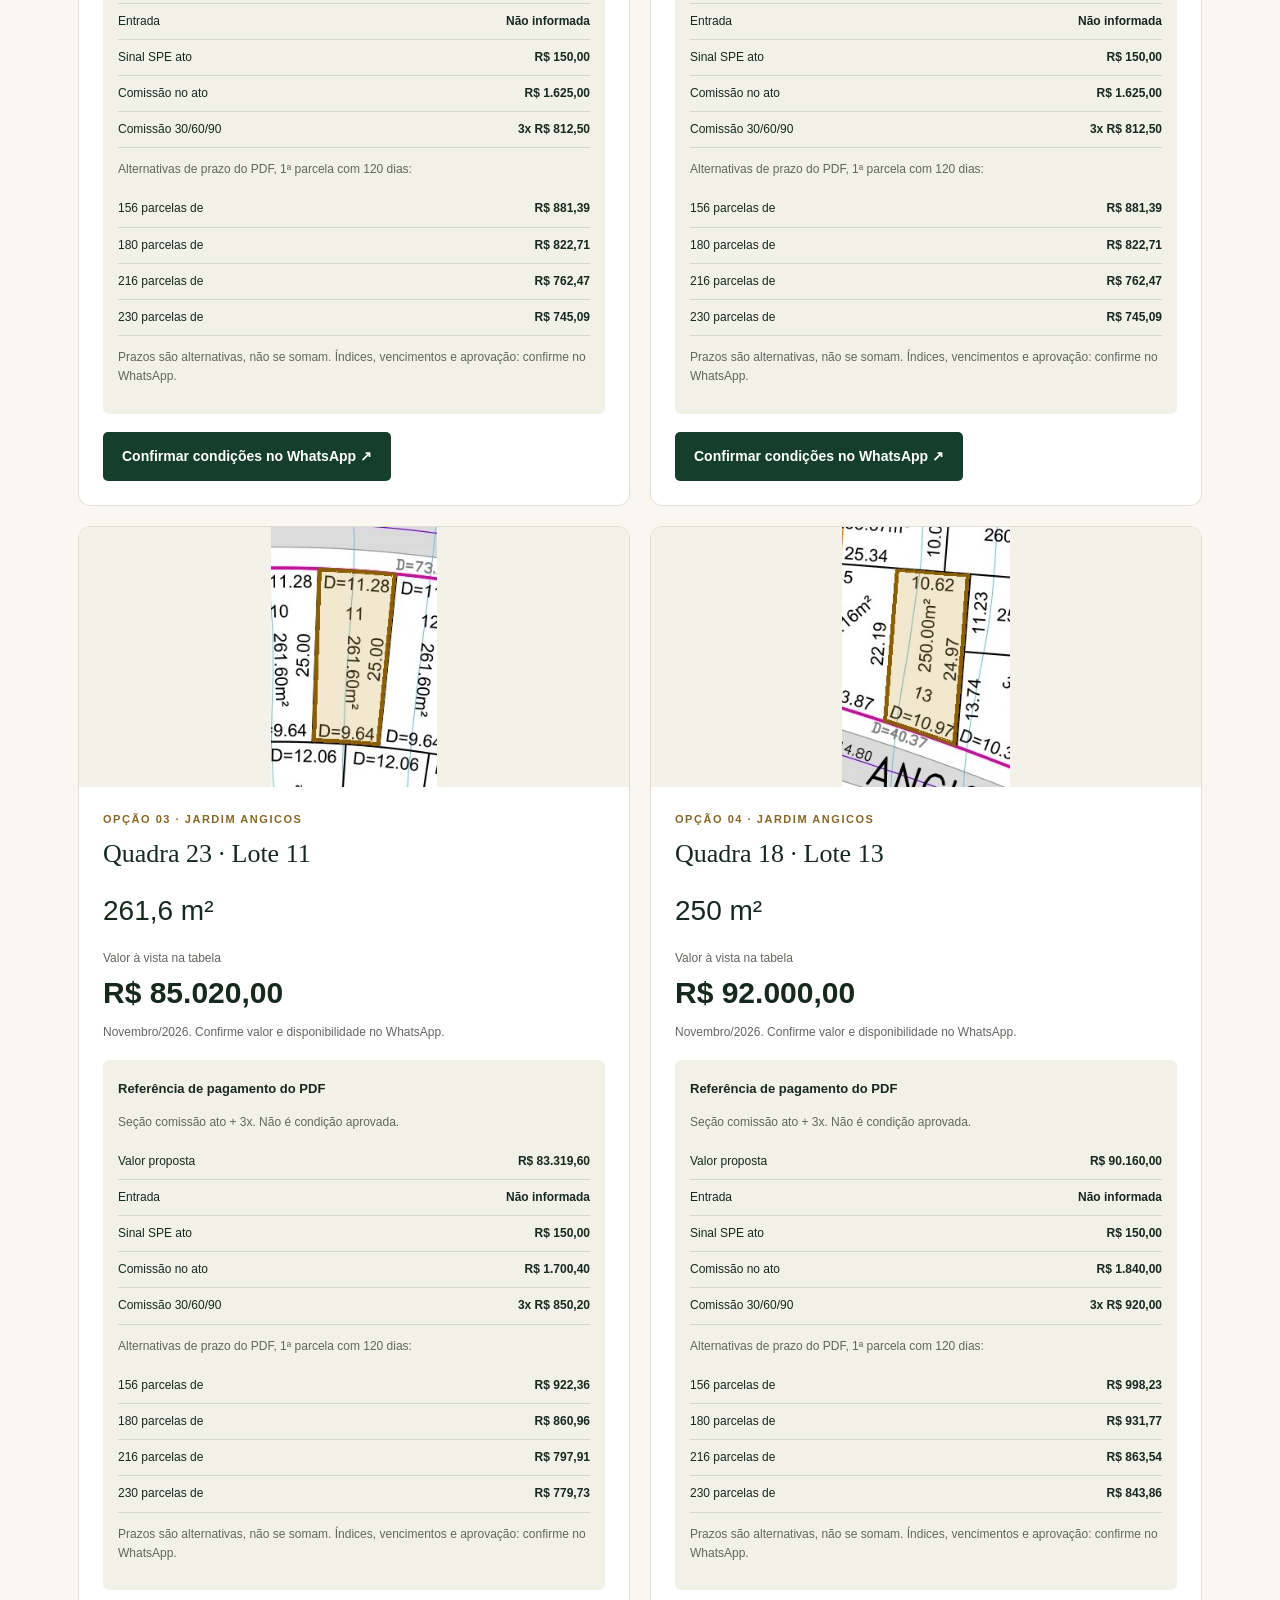
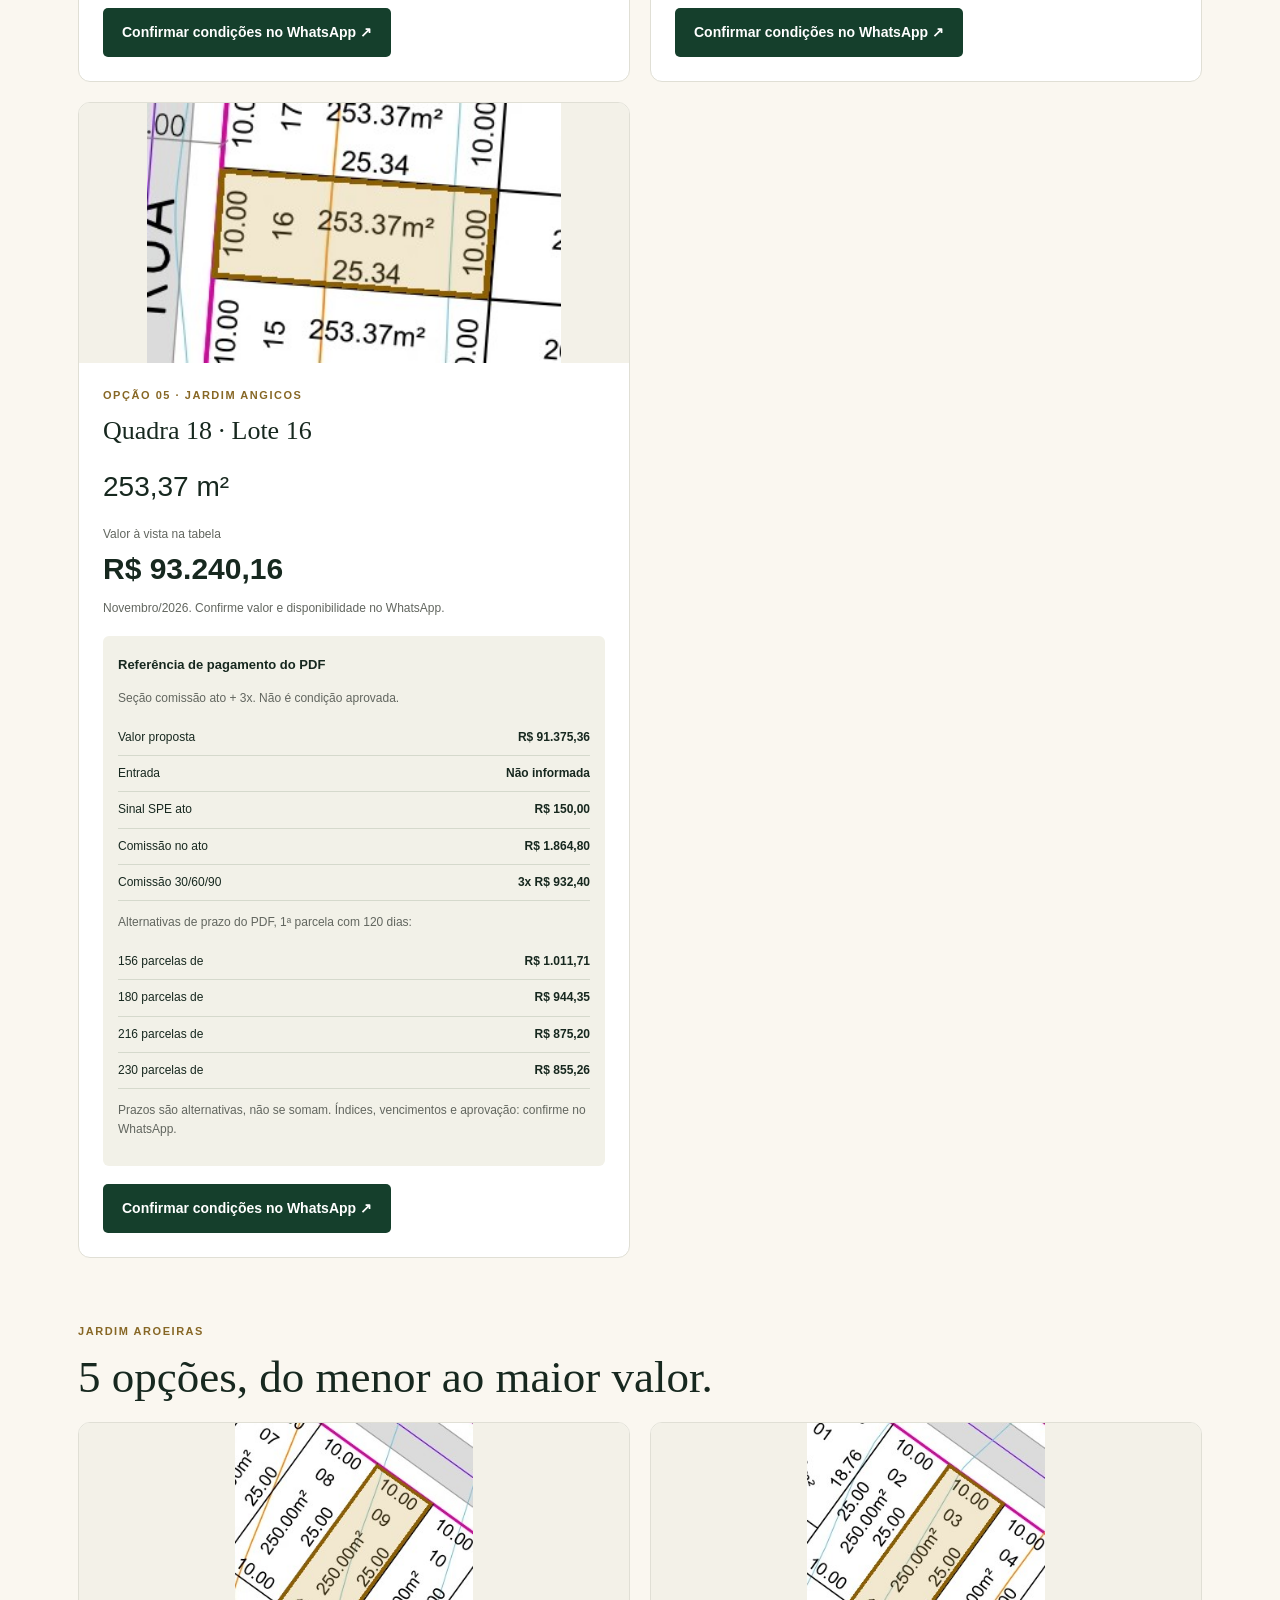
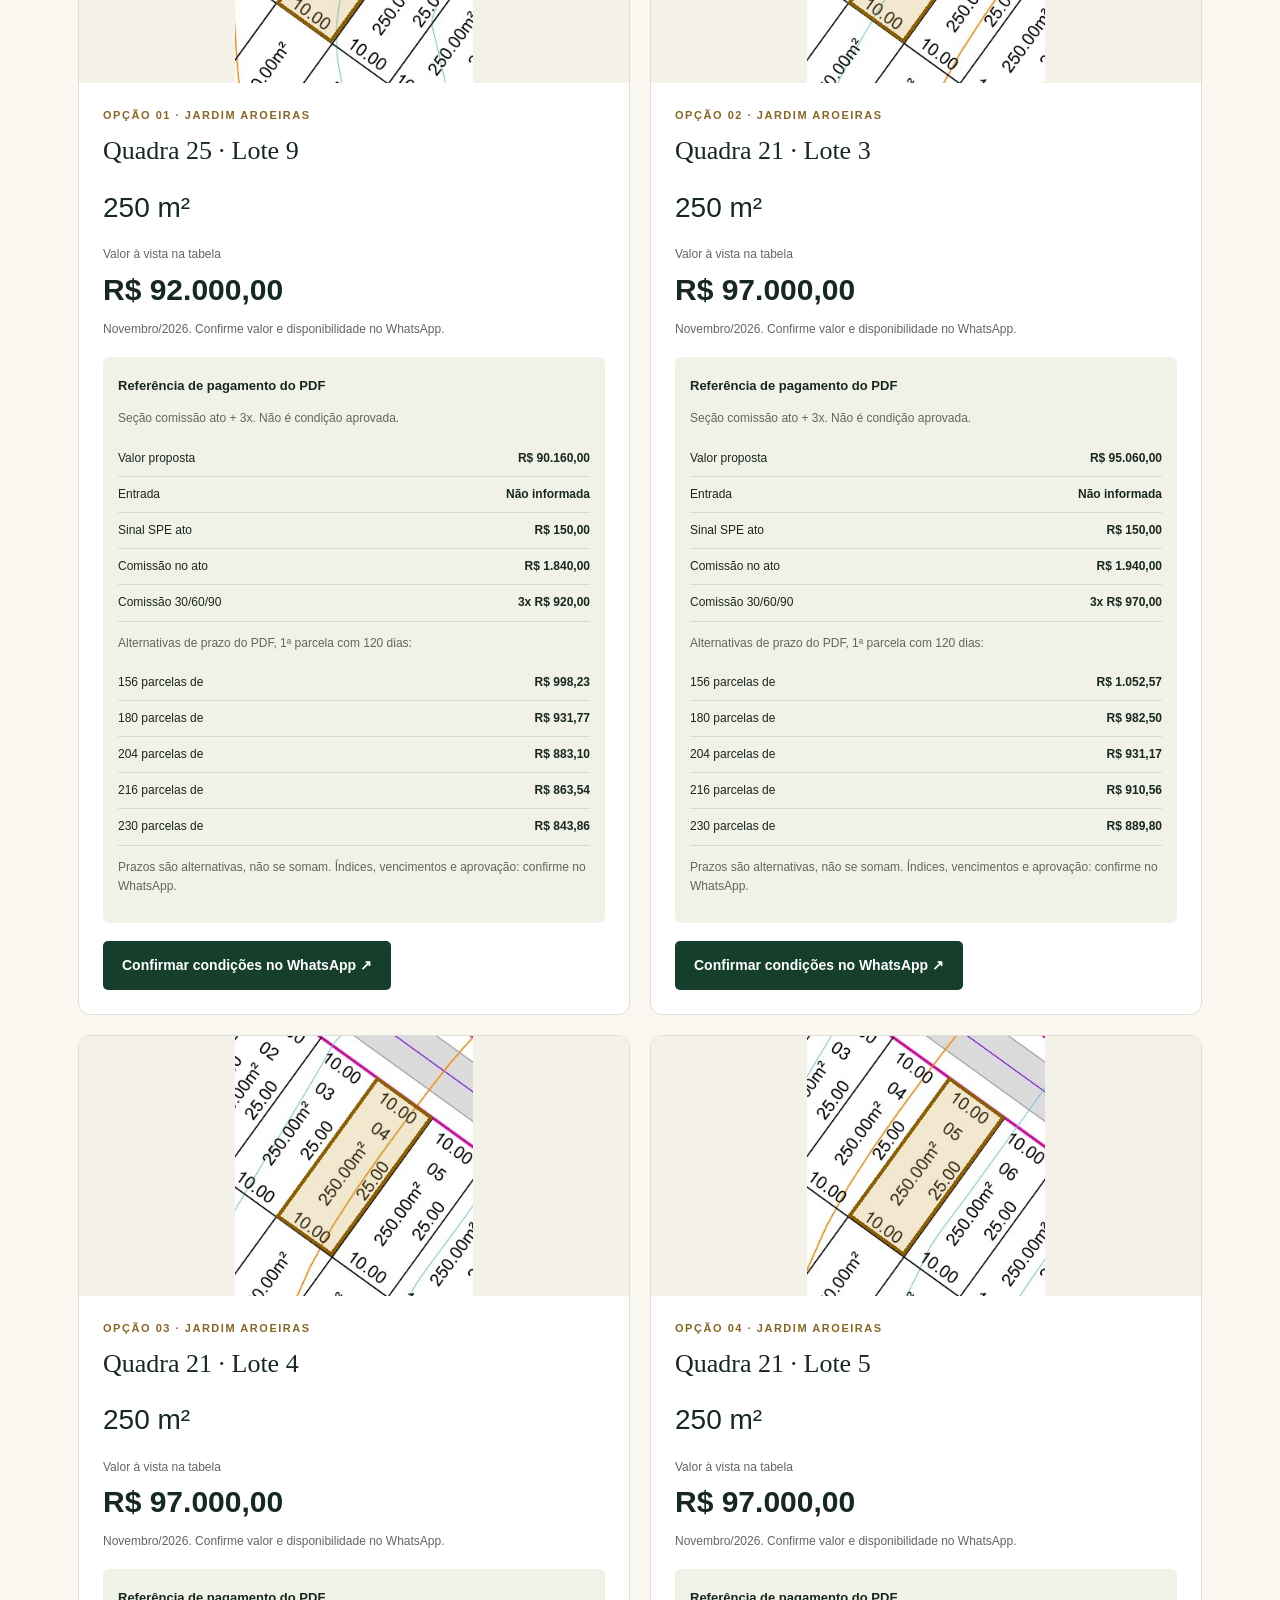
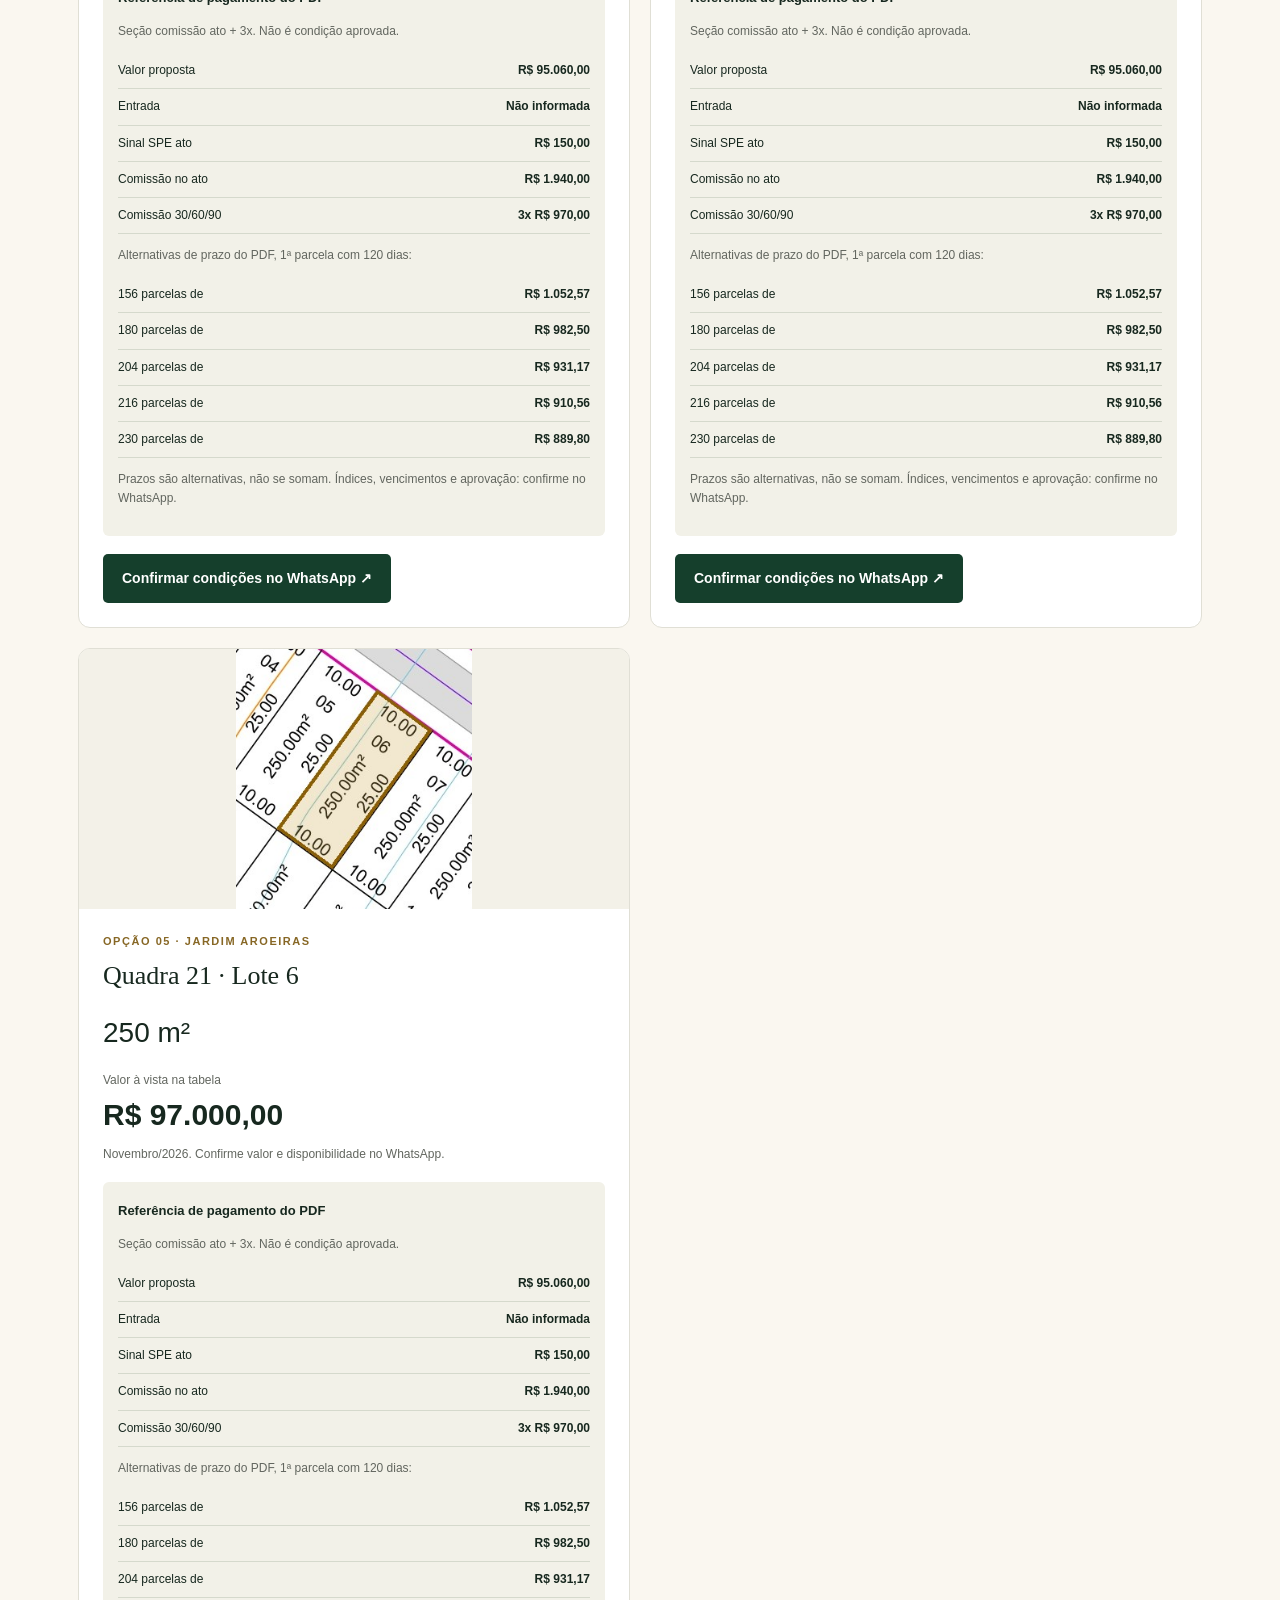
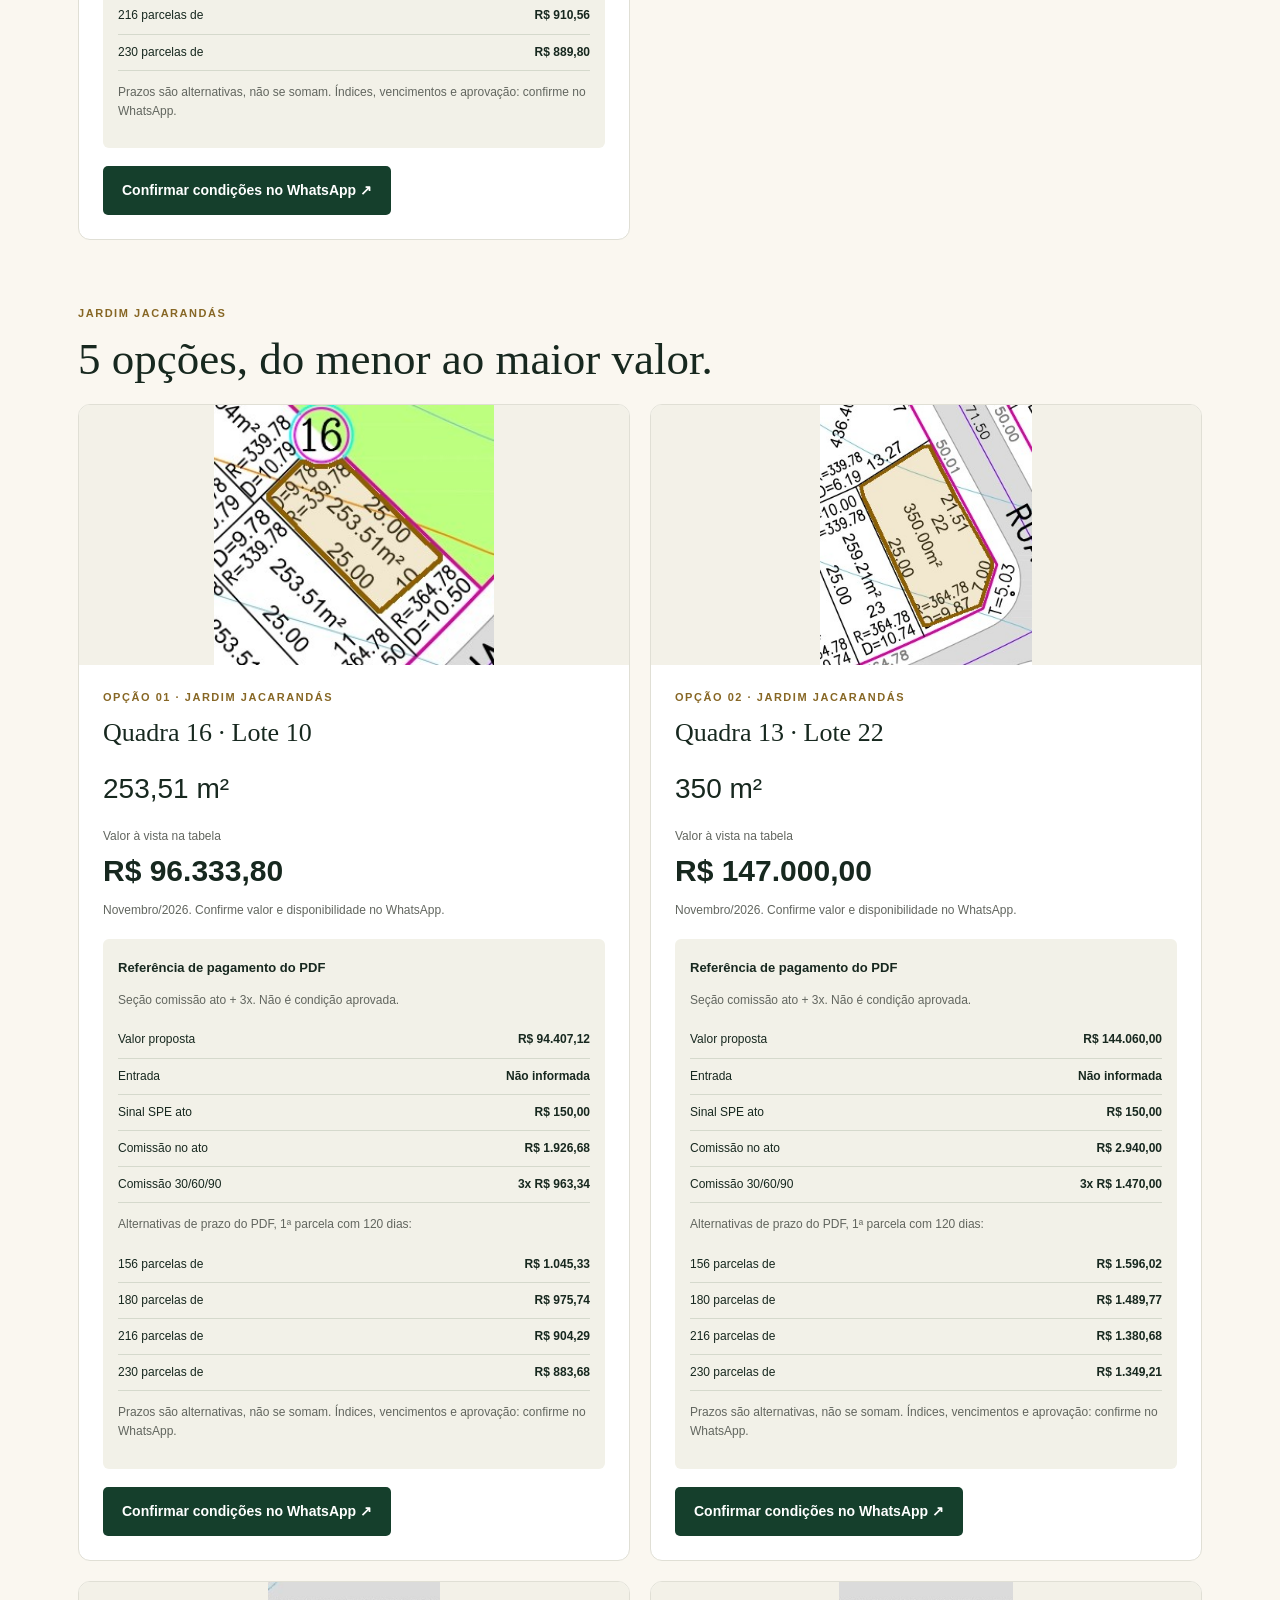
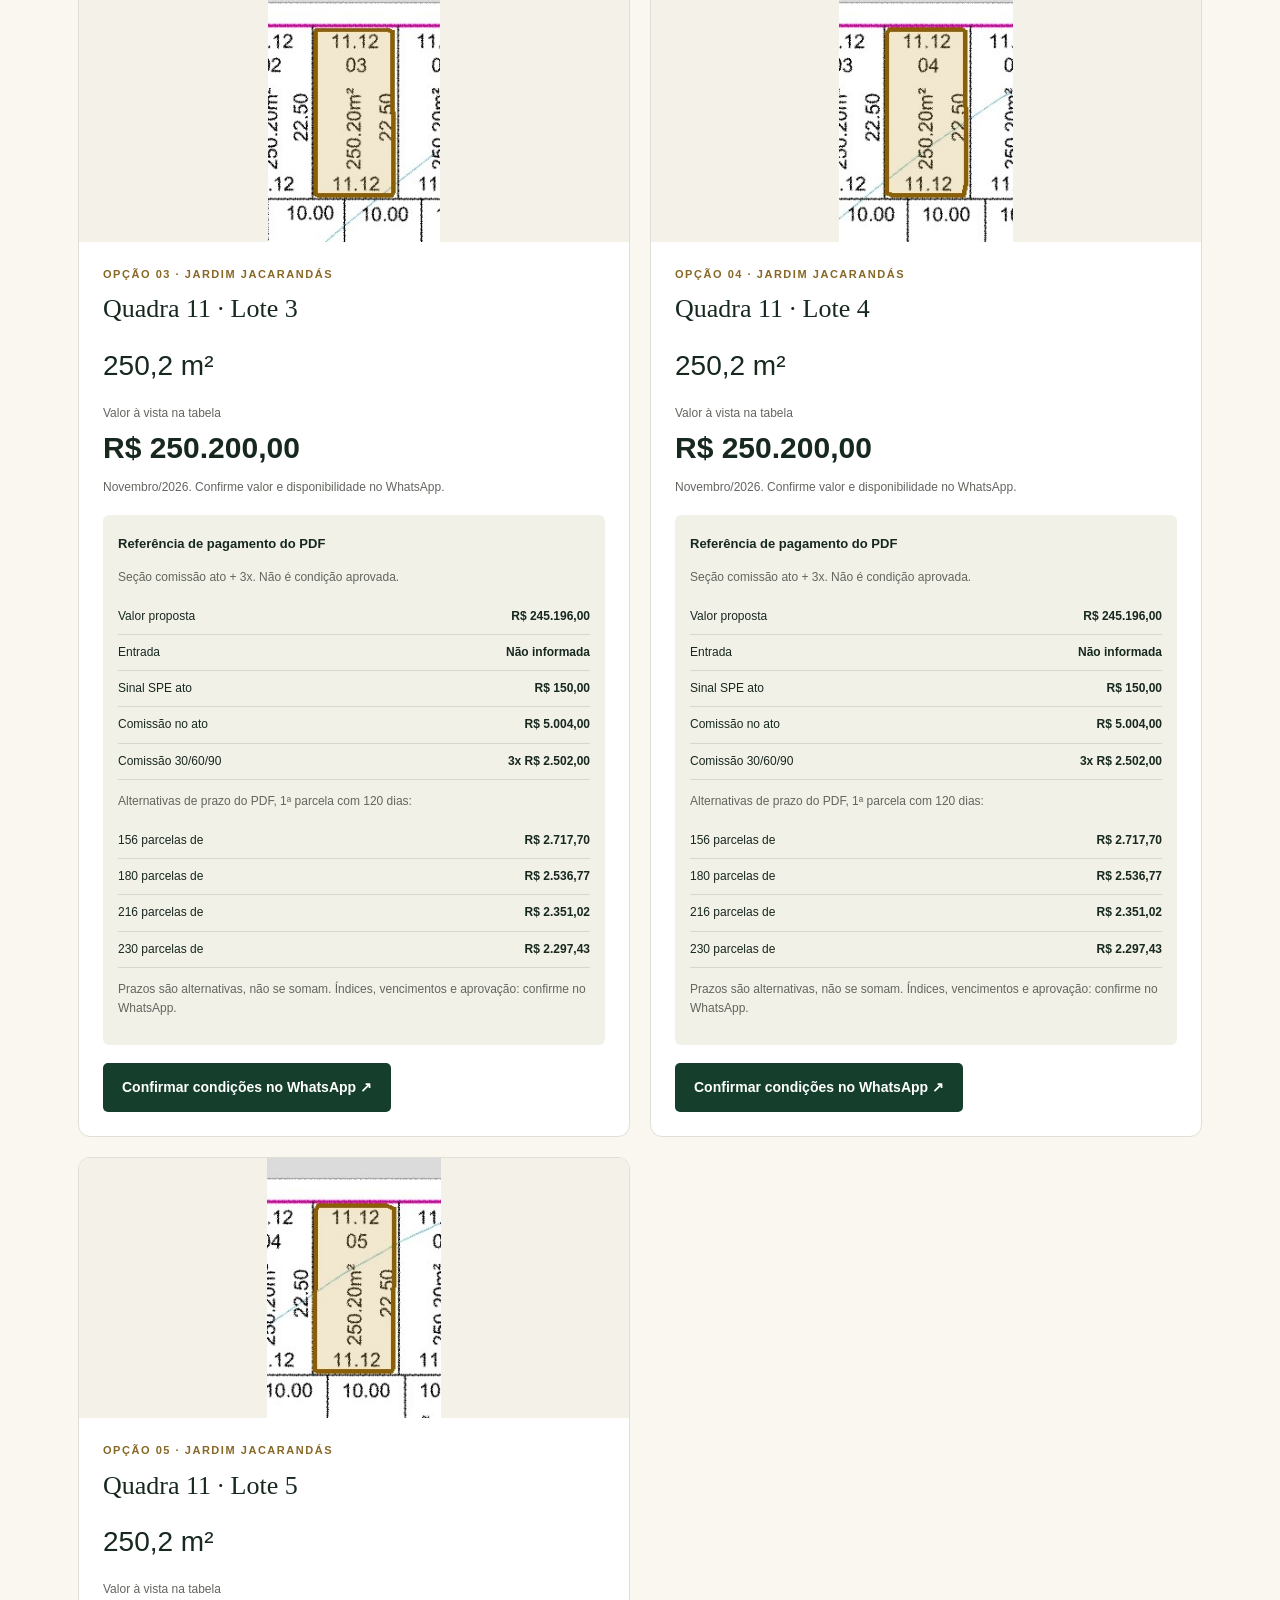
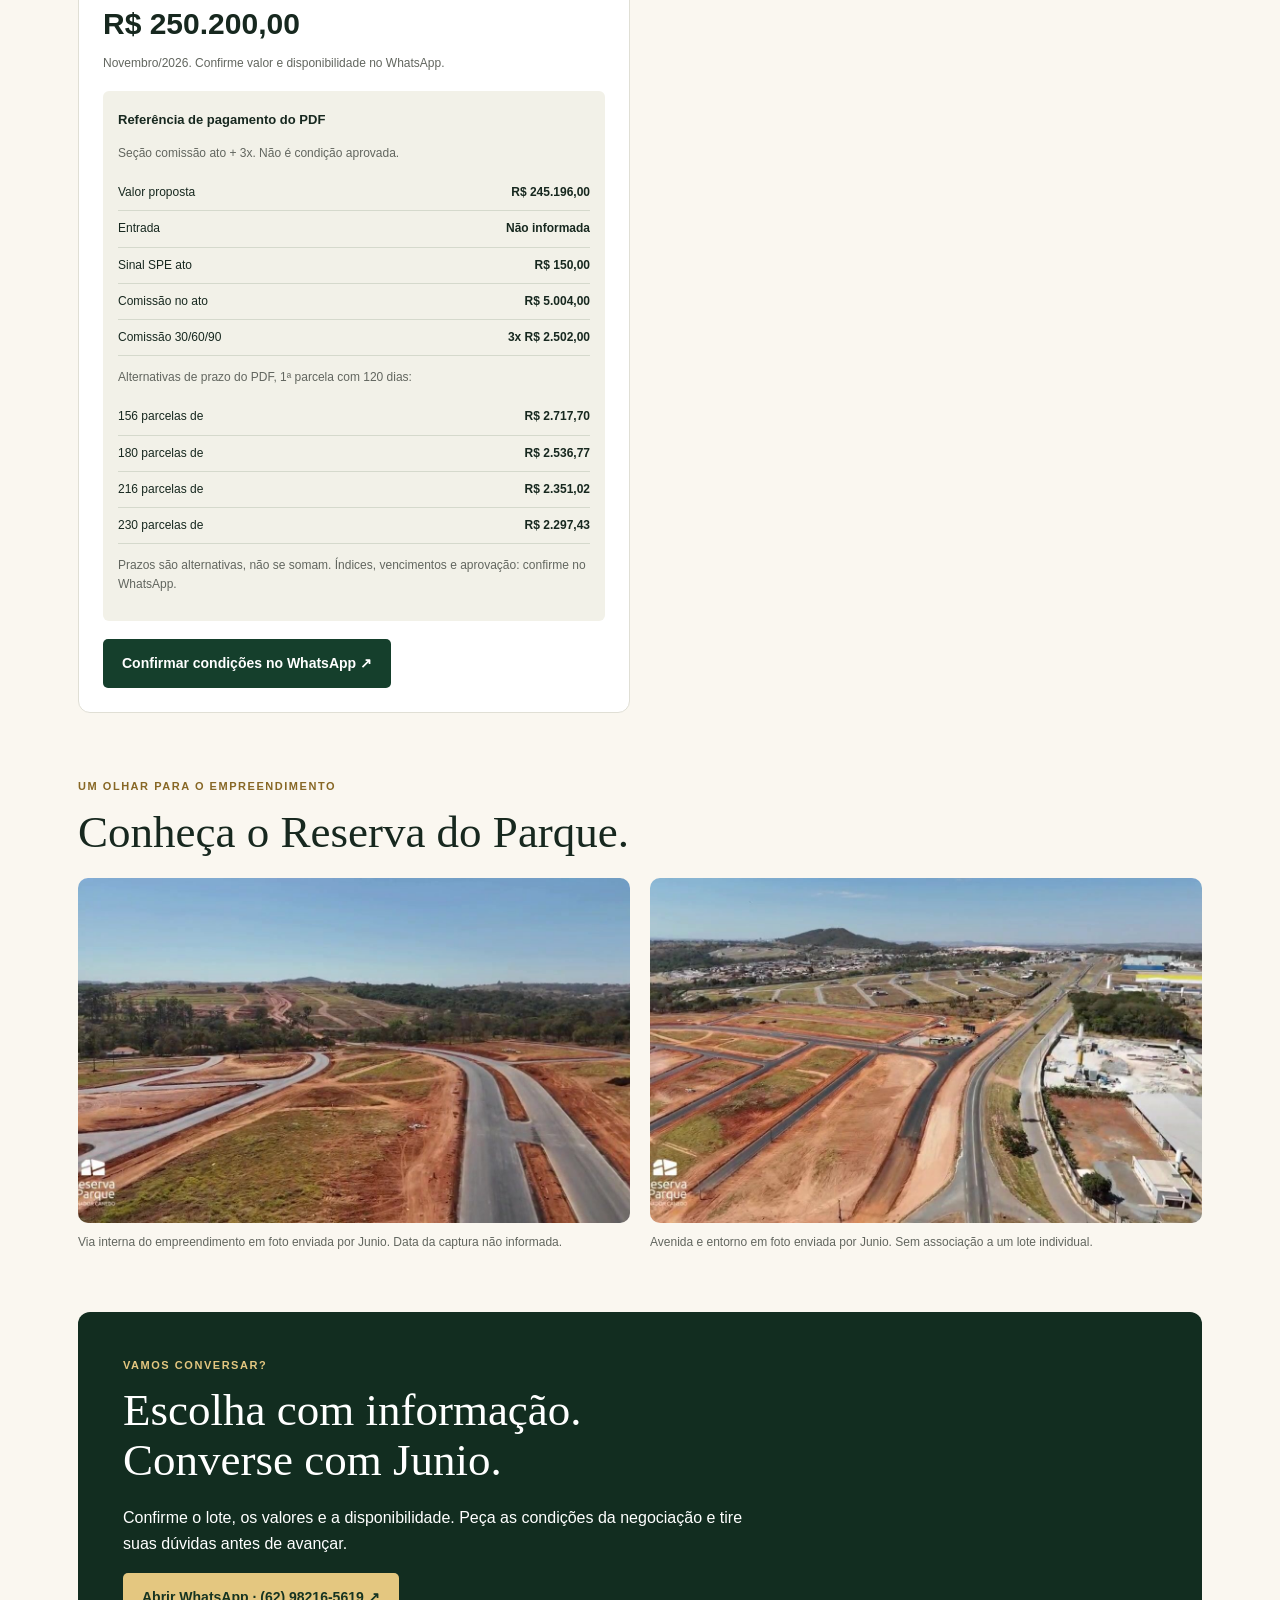
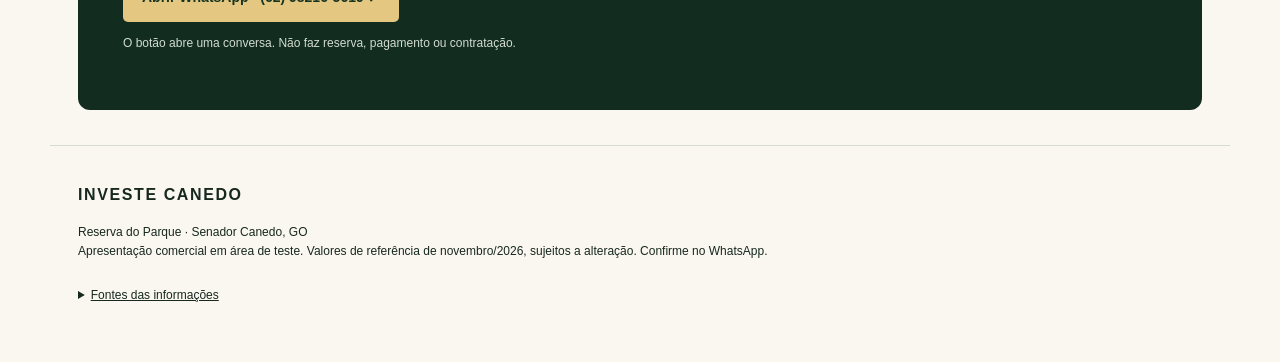
==== commit 55299c1a: "Improve Reserva presentation with recovered real aerial photos and sourced surroundings" ====
--- a/reserva-do-parque/index.html
+++ b/reserva-do-parque/index.html
@@ -1 +1,3 @@
-<!doctype html><html lang="pt-BR"><head><meta charset="utf-8"><meta name="viewport" content="width=device-width,initial-scale=1"><meta name="robots" content="noindex,nofollow"><title>Reserva do Parque | Investe Canedo</title><meta name="description" content="Conheça Angicos, Aroeiras e Jacarandás em Senador Canedo. Imagens, plantas e valores da tabela de novembro/2026. Fale com Junio."><meta property="og:type" content="website"><meta property="og:title" content="Reserva do Parque | Investe Canedo"><meta property="og:description" content="Seu próximo lote em Senador Canedo. Conheça os três setores e fale com Junio no WhatsApp."><meta property="og:url" content="https://juniogost.github.io/investe-canedo-vitrine-teste/reserva-do-parque/"><meta property="og:image" content="https://juniogost.github.io/investe-canedo-vitrine-teste/reserva-do-parque/assets/previa.jpg"><meta property="og:image:width" content="1200"><meta property="og:image:height" content="630"><meta name="twitter:card" content="summary_large_image"><link rel="canonical" href="https://juniogost.github.io/investe-canedo-vitrine-teste/reserva-do-parque/"><style>*{box-sizing:border-box}html{scroll-behavior:smooth}body{margin:0;background:#faf7f0;color:#17281f;font:16px/1.6 Arial,sans-serif}img{max-width:100%;display:block}a{color:inherit}header{background:#10231a;padding:17px 5%;display:flex;align-items:center;justify-content:space-between;color:#e7d2a0;gap:14px}header img{width:150px;height:auto}header span{font-size:11px;letter-spacing:.12em;text-transform:uppercase}main{max-width:1180px;margin:auto}.hero{display:grid;grid-template-columns:1fr 1fr;align-items:center;gap:40px;padding:58px 28px 30px}.eyebrow{text-transform:uppercase;letter-spacing:.14em;font-size:11px;font-weight:bold;color:#876725;margin:0 0 12px}h1,h2,h3{font-family:Georgia,serif;font-weight:normal;line-height:1.1;margin:0 0 20px}h1{font-size:clamp(40px,6vw,68px);letter-spacing:-.04em}h2{font-size:clamp(31px,4vw,45px)}h3{font-size:29px}.hero figure{margin:0}.hero img{width:100%;aspect-ratio:1.1;object-fit:cover;border-radius:160px 160px 10px 10px}figcaption,.micro{font-size:12px;line-height:1.6;color:#62665f}figcaption{margin-top:10px}.button{display:inline-flex;align-items:center;justify-content:center;min-height:49px;padding:12px 19px;background:#153f2c;color:white;text-decoration:none;border-radius:5px;font-size:14px;font-weight:bold;text-align:center;line-height:1.5;max-width:100%;overflow-wrap:anywhere}.button:hover{background:#225c40}.ghost{background:transparent;color:#153f2c;border:1px solid #7c947f}.actions{display:flex;flex-wrap:wrap;gap:12px;margin:24px 0}.strip{display:flex;gap:0;margin:18px 28px 0;border-top:1px solid #d8d8cc;border-bottom:1px solid #d8d8cc}.strip p{flex:1;padding:18px 15px;margin:0;font-size:13px}.strip b{display:block;font-size:19px}.section{padding:65px 28px 0}.intro{max-width:730px}.cards{display:grid;grid-template-columns:repeat(3,1fr);gap:20px}.lot-card{background:white;border:1px solid #e0dfd5;border-radius:12px;overflow:hidden}.lot-card>img{width:100%;height:260px;object-fit:contain;background:#f3f1e8}.lot-body{padding:24px}.lot-body h3{font-size:26px}.area{font-size:28px;margin:15px 0}.price-label{font-size:12px;margin:0;color:#62665f}.price{font-size:30px;line-height:1.1;margin:8px 0 14px;font-weight:bold}.note{padding:20px 24px;background:#eee9dc;border-left:3px solid #b1914d;border-radius:5px;font-size:13px;margin:25px 0}.gallery{display:grid;grid-template-columns:1fr 1fr;gap:20px}.gallery figure{margin:0}.gallery img{aspect-ratio:16/10;width:100%;object-fit:cover;border-radius:10px}.controls{display:flex;gap:16px;flex-wrap:wrap;margin:25px 0}.controls label{flex:1;font-size:13px;min-width:130px}select,input{display:block;width:100%;padding:13px;margin-top:7px;background:white;border:1px solid #bfc6bb;border-radius:5px;color:#17281f;font-size:16px}.results{display:grid;grid-template-columns:repeat(3,1fr);gap:14px}.result{border:1px solid #d6dacf;border-radius:8px;padding:20px;background:white}.result h3{font-size:22px;margin:6px 0}.result .price{font-size:24px}.result a{font-size:13px}.result img{width:100%;height:170px;object-fit:contain}.details{margin-top:18px}summary{cursor:pointer;padding:12px 0;text-decoration:underline}.contact{margin:60px 28px 35px;padding:45px;background:#122d20;color:white;border-radius:12px}.contact .button{background:#e4c780;color:#163421}.contact p{max-width:650px}.contact .micro{color:#d2dccf}footer{padding:20px 28px 45px;font-size:12px;border-top:1px solid #d6dacf}footer a{display:inline-block;margin:4px 16px 4px 0}.badge{display:inline-block;border:1px solid #b3b7a8;border-radius:20px;padding:4px 12px;font-size:11px;color:#62665f}.count{font-size:13px;color:#62665f}.footerbrand{font-size:16px;letter-spacing:.1em;font-weight:bold}.empty{padding:20px}@media(max-width:760px){.hero{grid-template-columns:1fr;gap:25px;padding:32px 20px 20px}.hero img{aspect-ratio:1.4;border-radius:90px 90px 8px 8px}.hero p{font-size:15px}.hero figure{order:2}.strip{margin:15px 20px 0;flex-direction:column}.strip p{padding:12px 0;border-bottom:1px solid #d8d8cc}.strip p:last-child{border:0}.strip b{display:inline;font-size:17px;margin-right:5px}.section{padding:45px 20px 0}.cards,.results{grid-template-columns:1fr}.lot-card>img{height:300px}.gallery{grid-template-columns:1fr}.lot-body{padding:23px}.contact{margin:45px 20px 25px;padding:28px 22px}.controls{gap:12px}.controls label{min-width:100%}header{padding:14px 20px}header img{width:130px}header span{font-size:9px;max-width:100px;text-align:right}footer{padding:20px 20px 35px}.actions .button{width:100%}}.payment{background:#f2f1e8;padding:15px;border-radius:6px;margin:18px 0}.payrow{display:flex;justify-content:space-between;gap:10px;border-bottom:1px solid #d5d9cc;padding:8px 0;font-size:12px}.payrow b{text-align:right;min-width:95px}.payment> b{font-size:13px}@media(min-width:761px){.cards{grid-template-columns:repeat(2,1fr)}}.hero .actions{margin-bottom:12px}</style></head><body><header><img src="../assets/logo-investe-canedo-Dipdh3-9.png" alt="Investe Canedo"><span>Atendimento com Junio</span></header><main><section class="hero"><div><p class="eyebrow">Senador Canedo · Goiás</p><h1>Seu próximo lote.<br>Seu novo projeto.</h1><p>Conheça o <b>Reserva do Parque</b>: Jardim dos Angicos, Jardim das Aroeiras e Jardim dos Jacarandás.</p><p>Confira 5 opções por setor, em ordem de preço, veja a planta e converse com Junio para confirmar as condições do lote que combina com você.</p><div class="actions"><a class="button" href="https://wa.me/5562982165619?text=Ol%C3%A1%2C+Junio.+Quero+saber+mais+sobre+os+lotes+do+Reserva+do+Parque+em+Senador+Canedo+e+confirmar+valores+e+disponibilidade." target="_blank" rel="noopener">Falar com Junio no WhatsApp ↗</a><a class="button ghost" href="#lotes">Conhecer os lotes ↓</a></div><span class="badge">Tabela de referência · novembro/2026</span></div><figure><img src="assets/vista-1.jpg" alt="Vista aérea divulgada pelo Grupo NB do Reserva do Parque em Senador Canedo"><figcaption>Imagem de divulgação do Grupo NB. Não identifica um lote específico e não comprova o estágio atual das obras.</figcaption></figure></section><div class="strip"><p><b>3 setores</b> Angicos, Aroeiras e Jacarandás</p><p><b>Senador Canedo</b> próximo ao Jardim das Oliveiras¹</p><p><b>Atendimento direto</b> (62) 98216-5619</p></div><div id="lotes"></div><div class="note" style="margin:25px 20px"><b>Fluxo de referência, não uma proposta aprovada.</b> Transcrição da seção comissão ato + 3x das tabelas de novembro/2026. Entrada em branco no PDF não significa entrada zero. Valores sujeitos a alteração. Confirme todos os custos, índices de correção, condições e disponibilidade no WhatsApp.</div><section class="section" id="angicos"><p class="eyebrow">Jardim Angicos</p><h2>5 opções, do menor ao maior valor.</h2><div class="cards"><article class="lot-card"><img src="assets/angicos-23-4.jpg" alt="Planta com destaque no lote 4 da quadra 23, Jardim Angicos"><div class="lot-body"><p class="eyebrow">Opção 01 · Jardim Angicos</p><h3>Quadra 23 · Lote 4</h3><p class="area">250 m²</p><p class="price-label">Valor à vista na tabela</p><p class="price">R$ 81.250,00</p><p class="micro">Novembro/2026. Confirme valor e disponibilidade no WhatsApp.</p><div class="payment"><b>Referência de pagamento do PDF</b><p class="micro">Seção comissão ato + 3x. Não é condição aprovada.</p><div class="payrow"><span>Valor proposta</span><b>R$ 79.625,00</b></div><div class="payrow"><span>Entrada</span><b>Não informada</b></div><div class="payrow"><span>Sinal SPE ato</span><b>R$ 150,00</b></div><div class="payrow"><span>Comissão no ato</span><b>R$ 1.625,00</b></div><div class="payrow"><span>Comissão 30/60/90</span><b>3x R$ 812,50</b></div><p class="micro">Alternativas de prazo do PDF, 1ª parcela com 120 dias:</p><div class="payrow"><span>156 parcelas de</span><b>R$ 881,39</b></div><div class="payrow"><span>180 parcelas de</span><b>R$ 822,71</b></div><div class="payrow"><span>216 parcelas de</span><b>R$ 762,47</b></div><div class="payrow"><span>230 parcelas de</span><b>R$ 745,09</b></div><p class="micro">Prazos são alternativas, não se somam. Índices, vencimentos e aprovação: confirme no WhatsApp.</p></div><a class="button" href="https://wa.me/5562982165619?text=Ol%C3%A1%2C+Junio.+Quero+saber+mais+sobre+os+lotes+do+Reserva+do+Parque+em+Senador+Canedo+e+confirmar+valores+e+disponibilidade." target="_blank" rel="noopener">Confirmar condições no WhatsApp ↗</a></div></article><article class="lot-card"><img src="assets/angicos-26-8.jpg" alt="Planta com destaque no lote 8 da quadra 26, Jardim Angicos"><div class="lot-body"><p class="eyebrow">Opção 02 · Jardim Angicos</p><h3>Quadra 26 · Lote 8</h3><p class="area">250 m²</p><p class="price-label">Valor à vista na tabela</p><p class="price">R$ 81.250,00</p><p class="micro">Novembro/2026. Confirme valor e disponibilidade no WhatsApp.</p><div class="payment"><b>Referência de pagamento do PDF</b><p class="micro">Seção comissão ato + 3x. Não é condição aprovada.</p><div class="payrow"><span>Valor proposta</span><b>R$ 79.625,00</b></div><div class="payrow"><span>Entrada</span><b>Não informada</b></div><div class="payrow"><span>Sinal SPE ato</span><b>R$ 150,00</b></div><div class="payrow"><span>Comissão no ato</span><b>R$ 1.625,00</b></div><div class="payrow"><span>Comissão 30/60/90</span><b>3x R$ 812,50</b></div><p class="micro">Alternativas de prazo do PDF, 1ª parcela com 120 dias:</p><div class="payrow"><span>156 parcelas de</span><b>R$ 881,39</b></div><div class="payrow"><span>180 parcelas de</span><b>R$ 822,71</b></div><div class="payrow"><span>216 parcelas de</span><b>R$ 762,47</b></div><div class="payrow"><span>230 parcelas de</span><b>R$ 745,09</b></div><p class="micro">Prazos são alternativas, não se somam. Índices, vencimentos e aprovação: confirme no WhatsApp.</p></div><a class="button" href="https://wa.me/5562982165619?text=Ol%C3%A1%2C+Junio.+Quero+saber+mais+sobre+os+lotes+do+Reserva+do+Parque+em+Senador+Canedo+e+confirmar+valores+e+disponibilidade." target="_blank" rel="noopener">Confirmar condições no WhatsApp ↗</a></div></article><article class="lot-card"><img src="assets/angicos-23-11.jpg" alt="Planta com destaque no lote 11 da quadra 23, Jardim Angicos"><div class="lot-body"><p class="eyebrow">Opção 03 · Jardim Angicos</p><h3>Quadra 23 · Lote 11</h3><p class="area">261,6 m²</p><p class="price-label">Valor à vista na tabela</p><p class="price">R$ 85.020,00</p><p class="micro">Novembro/2026. Confirme valor e disponibilidade no WhatsApp.</p><div class="payment"><b>Referência de pagamento do PDF</b><p class="micro">Seção comissão ato + 3x. Não é condição aprovada.</p><div class="payrow"><span>Valor proposta</span><b>R$ 83.319,60</b></div><div class="payrow"><span>Entrada</span><b>Não informada</b></div><div class="payrow"><span>Sinal SPE ato</span><b>R$ 150,00</b></div><div class="payrow"><span>Comissão no ato</span><b>R$ 1.700,40</b></div><div class="payrow"><span>Comissão 30/60/90</span><b>3x R$ 850,20</b></div><p class="micro">Alternativas de prazo do PDF, 1ª parcela com 120 dias:</p><div class="payrow"><span>156 parcelas de</span><b>R$ 922,36</b></div><div class="payrow"><span>180 parcelas de</span><b>R$ 860,96</b></div><div class="payrow"><span>216 parcelas de</span><b>R$ 797,91</b></div><div class="payrow"><span>230 parcelas de</span><b>R$ 779,73</b></div><p class="micro">Prazos são alternativas, não se somam. Índices, vencimentos e aprovação: confirme no WhatsApp.</p></div><a class="button" href="https://wa.me/5562982165619?text=Ol%C3%A1%2C+Junio.+Quero+saber+mais+sobre+os+lotes+do+Reserva+do+Parque+em+Senador+Canedo+e+confirmar+valores+e+disponibilidade." target="_blank" rel="noopener">Confirmar condições no WhatsApp ↗</a></div></article><article class="lot-card"><img src="assets/angicos-18-13.jpg" alt="Planta com destaque no lote 13 da quadra 18, Jardim Angicos"><div class="lot-body"><p class="eyebrow">Opção 04 · Jardim Angicos</p><h3>Quadra 18 · Lote 13</h3><p class="area">250 m²</p><p class="price-label">Valor à vista na tabela</p><p class="price">R$ 92.000,00</p><p class="micro">Novembro/2026. Confirme valor e disponibilidade no WhatsApp.</p><div class="payment"><b>Referência de pagamento do PDF</b><p class="micro">Seção comissão ato + 3x. Não é condição aprovada.</p><div class="payrow"><span>Valor proposta</span><b>R$ 90.160,00</b></div><div class="payrow"><span>Entrada</span><b>Não informada</b></div><div class="payrow"><span>Sinal SPE ato</span><b>R$ 150,00</b></div><div class="payrow"><span>Comissão no ato</span><b>R$ 1.840,00</b></div><div class="payrow"><span>Comissão 30/60/90</span><b>3x R$ 920,00</b></div><p class="micro">Alternativas de prazo do PDF, 1ª parcela com 120 dias:</p><div class="payrow"><span>156 parcelas de</span><b>R$ 998,23</b></div><div class="payrow"><span>180 parcelas de</span><b>R$ 931,77</b></div><div class="payrow"><span>216 parcelas de</span><b>R$ 863,54</b></div><div class="payrow"><span>230 parcelas de</span><b>R$ 843,86</b></div><p class="micro">Prazos são alternativas, não se somam. Índices, vencimentos e aprovação: confirme no WhatsApp.</p></div><a class="button" href="https://wa.me/5562982165619?text=Ol%C3%A1%2C+Junio.+Quero+saber+mais+sobre+os+lotes+do+Reserva+do+Parque+em+Senador+Canedo+e+confirmar+valores+e+disponibilidade." target="_blank" rel="noopener">Confirmar condições no WhatsApp ↗</a></div></article><article class="lot-card"><img src="assets/angicos-18-16.jpg" alt="Planta com destaque no lote 16 da quadra 18, Jardim Angicos"><div class="lot-body"><p class="eyebrow">Opção 05 · Jardim Angicos</p><h3>Quadra 18 · Lote 16</h3><p class="area">253,37 m²</p><p class="price-label">Valor à vista na tabela</p><p class="price">R$ 93.240,16</p><p class="micro">Novembro/2026. Confirme valor e disponibilidade no WhatsApp.</p><div class="payment"><b>Referência de pagamento do PDF</b><p class="micro">Seção comissão ato + 3x. Não é condição aprovada.</p><div class="payrow"><span>Valor proposta</span><b>R$ 91.375,36</b></div><div class="payrow"><span>Entrada</span><b>Não informada</b></div><div class="payrow"><span>Sinal SPE ato</span><b>R$ 150,00</b></div><div class="payrow"><span>Comissão no ato</span><b>R$ 1.864,80</b></div><div class="payrow"><span>Comissão 30/60/90</span><b>3x R$ 932,40</b></div><p class="micro">Alternativas de prazo do PDF, 1ª parcela com 120 dias:</p><div class="payrow"><span>156 parcelas de</span><b>R$ 1.011,71</b></div><div class="payrow"><span>180 parcelas de</span><b>R$ 944,35</b></div><div class="payrow"><span>216 parcelas de</span><b>R$ 875,20</b></div><div class="payrow"><span>230 parcelas de</span><b>R$ 855,26</b></div><p class="micro">Prazos são alternativas, não se somam. Índices, vencimentos e aprovação: confirme no WhatsApp.</p></div><a class="button" href="https://wa.me/5562982165619?text=Ol%C3%A1%2C+Junio.+Quero+saber+mais+sobre+os+lotes+do+Reserva+do+Parque+em+Senador+Canedo+e+confirmar+valores+e+disponibilidade." target="_blank" rel="noopener">Confirmar condições no WhatsApp ↗</a></div></article></div></section><section class="section" id="aroeiras"><p class="eyebrow">Jardim Aroeiras</p><h2>5 opções, do menor ao maior valor.</h2><div class="cards"><article class="lot-card"><img src="assets/aroeiras-25-9.jpg" alt="Planta com destaque no lote 9 da quadra 25, Jardim Aroeiras"><div class="lot-body"><p class="eyebrow">Opção 01 · Jardim Aroeiras</p><h3>Quadra 25 · Lote 9</h3><p class="area">250 m²</p><p class="price-label">Valor à vista na tabela</p><p class="price">R$ 92.000,00</p><p class="micro">Novembro/2026. Confirme valor e disponibilidade no WhatsApp.</p><div class="payment"><b>Referência de pagamento do PDF</b><p class="micro">Seção comissão ato + 3x. Não é condição aprovada.</p><div class="payrow"><span>Valor proposta</span><b>R$ 90.160,00</b></div><div class="payrow"><span>Entrada</span><b>Não informada</b></div><div class="payrow"><span>Sinal SPE ato</span><b>R$ 150,00</b></div><div class="payrow"><span>Comissão no ato</span><b>R$ 1.840,00</b></div><div class="payrow"><span>Comissão 30/60/90</span><b>3x R$ 920,00</b></div><p class="micro">Alternativas de prazo do PDF, 1ª parcela com 120 dias:</p><div class="payrow"><span>156 parcelas de</span><b>R$ 998,23</b></div><div class="payrow"><span>180 parcelas de</span><b>R$ 931,77</b></div><div class="payrow"><span>204 parcelas de</span><b>R$ 883,10</b></div><div class="payrow"><span>216 parcelas de</span><b>R$ 863,54</b></div><div class="payrow"><span>230 parcelas de</span><b>R$ 843,86</b></div><p class="micro">Prazos são alternativas, não se somam. Índices, vencimentos e aprovação: confirme no WhatsApp.</p></div><a class="button" href="https://wa.me/5562982165619?text=Ol%C3%A1%2C+Junio.+Quero+saber+mais+sobre+os+lotes+do+Reserva+do+Parque+em+Senador+Canedo+e+confirmar+valores+e+disponibilidade." target="_blank" rel="noopener">Confirmar condições no WhatsApp ↗</a></div></article><article class="lot-card"><img src="assets/aroeiras-21-3.jpg" alt="Planta com destaque no lote 3 da quadra 21, Jardim Aroeiras"><div class="lot-body"><p class="eyebrow">Opção 02 · Jardim Aroeiras</p><h3>Quadra 21 · Lote 3</h3><p class="area">250 m²</p><p class="price-label">Valor à vista na tabela</p><p class="price">R$ 97.000,00</p><p class="micro">Novembro/2026. Confirme valor e disponibilidade no WhatsApp.</p><div class="payment"><b>Referência de pagamento do PDF</b><p class="micro">Seção comissão ato + 3x. Não é condição aprovada.</p><div class="payrow"><span>Valor proposta</span><b>R$ 95.060,00</b></div><div class="payrow"><span>Entrada</span><b>Não informada</b></div><div class="payrow"><span>Sinal SPE ato</span><b>R$ 150,00</b></div><div class="payrow"><span>Comissão no ato</span><b>R$ 1.940,00</b></div><div class="payrow"><span>Comissão 30/60/90</span><b>3x R$ 970,00</b></div><p class="micro">Alternativas de prazo do PDF, 1ª parcela com 120 dias:</p><div class="payrow"><span>156 parcelas de</span><b>R$ 1.052,57</b></div><div class="payrow"><span>180 parcelas de</span><b>R$ 982,50</b></div><div class="payrow"><span>204 parcelas de</span><b>R$ 931,17</b></div><div class="payrow"><span>216 parcelas de</span><b>R$ 910,56</b></div><div class="payrow"><span>230 parcelas de</span><b>R$ 889,80</b></div><p class="micro">Prazos são alternativas, não se somam. Índices, vencimentos e aprovação: confirme no WhatsApp.</p></div><a class="button" href="https://wa.me/5562982165619?text=Ol%C3%A1%2C+Junio.+Quero+saber+mais+sobre+os+lotes+do+Reserva+do+Parque+em+Senador+Canedo+e+confirmar+valores+e+disponibilidade." target="_blank" rel="noopener">Confirmar condições no WhatsApp ↗</a></div></article><article class="lot-card"><img src="assets/aroeiras-21-4.jpg" alt="Planta com destaque no lote 4 da quadra 21, Jardim Aroeiras"><div class="lot-body"><p class="eyebrow">Opção 03 · Jardim Aroeiras</p><h3>Quadra 21 · Lote 4</h3><p class="area">250 m²</p><p class="price-label">Valor à vista na tabela</p><p class="price">R$ 97.000,00</p><p class="micro">Novembro/2026. Confirme valor e disponibilidade no WhatsApp.</p><div class="payment"><b>Referência de pagamento do PDF</b><p class="micro">Seção comissão ato + 3x. Não é condição aprovada.</p><div class="payrow"><span>Valor proposta</span><b>R$ 95.060,00</b></div><div class="payrow"><span>Entrada</span><b>Não informada</b></div><div class="payrow"><span>Sinal SPE ato</span><b>R$ 150,00</b></div><div class="payrow"><span>Comissão no ato</span><b>R$ 1.940,00</b></div><div class="payrow"><span>Comissão 30/60/90</span><b>3x R$ 970,00</b></div><p class="micro">Alternativas de prazo do PDF, 1ª parcela com 120 dias:</p><div class="payrow"><span>156 parcelas de</span><b>R$ 1.052,57</b></div><div class="payrow"><span>180 parcelas de</span><b>R$ 982,50</b></div><div class="payrow"><span>204 parcelas de</span><b>R$ 931,17</b></div><div class="payrow"><span>216 parcelas de</span><b>R$ 910,56</b></div><div class="payrow"><span>230 parcelas de</span><b>R$ 889,80</b></div><p class="micro">Prazos são alternativas, não se somam. Índices, vencimentos e aprovação: confirme no WhatsApp.</p></div><a class="button" href="https://wa.me/5562982165619?text=Ol%C3%A1%2C+Junio.+Quero+saber+mais+sobre+os+lotes+do+Reserva+do+Parque+em+Senador+Canedo+e+confirmar+valores+e+disponibilidade." target="_blank" rel="noopener">Confirmar condições no WhatsApp ↗</a></div></article><article class="lot-card"><img src="assets/aroeiras-21-5.jpg" alt="Planta com destaque no lote 5 da quadra 21, Jardim Aroeiras"><div class="lot-body"><p class="eyebrow">Opção 04 · Jardim Aroeiras</p><h3>Quadra 21 · Lote 5</h3><p class="area">250 m²</p><p class="price-label">Valor à vista na tabela</p><p class="price">R$ 97.000,00</p><p class="micro">Novembro/2026. Confirme valor e disponibilidade no WhatsApp.</p><div class="payment"><b>Referência de pagamento do PDF</b><p class="micro">Seção comissão ato + 3x. Não é condição aprovada.</p><div class="payrow"><span>Valor proposta</span><b>R$ 95.060,00</b></div><div class="payrow"><span>Entrada</span><b>Não informada</b></div><div class="payrow"><span>Sinal SPE ato</span><b>R$ 150,00</b></div><div class="payrow"><span>Comissão no ato</span><b>R$ 1.940,00</b></div><div class="payrow"><span>Comissão 30/60/90</span><b>3x R$ 970,00</b></div><p class="micro">Alternativas de prazo do PDF, 1ª parcela com 120 dias:</p><div class="payrow"><span>156 parcelas de</span><b>R$ 1.052,57</b></div><div class="payrow"><span>180 parcelas de</span><b>R$ 982,50</b></div><div class="payrow"><span>204 parcelas de</span><b>R$ 931,17</b></div><div class="payrow"><span>216 parcelas de</span><b>R$ 910,56</b></div><div class="payrow"><span>230 parcelas de</span><b>R$ 889,80</b></div><p class="micro">Prazos são alternativas, não se somam. Índices, vencimentos e aprovação: confirme no WhatsApp.</p></div><a class="button" href="https://wa.me/5562982165619?text=Ol%C3%A1%2C+Junio.+Quero+saber+mais+sobre+os+lotes+do+Reserva+do+Parque+em+Senador+Canedo+e+confirmar+valores+e+disponibilidade." target="_blank" rel="noopener">Confirmar condições no WhatsApp ↗</a></div></article><article class="lot-card"><img src="assets/aroeiras-21-6.jpg" alt="Planta com destaque no lote 6 da quadra 21, Jardim Aroeiras"><div class="lot-body"><p class="eyebrow">Opção 05 · Jardim Aroeiras</p><h3>Quadra 21 · Lote 6</h3><p class="area">250 m²</p><p class="price-label">Valor à vista na tabela</p><p class="price">R$ 97.000,00</p><p class="micro">Novembro/2026. Confirme valor e disponibilidade no WhatsApp.</p><div class="payment"><b>Referência de pagamento do PDF</b><p class="micro">Seção comissão ato + 3x. Não é condição aprovada.</p><div class="payrow"><span>Valor proposta</span><b>R$ 95.060,00</b></div><div class="payrow"><span>Entrada</span><b>Não informada</b></div><div class="payrow"><span>Sinal SPE ato</span><b>R$ 150,00</b></div><div class="payrow"><span>Comissão no ato</span><b>R$ 1.940,00</b></div><div class="payrow"><span>Comissão 30/60/90</span><b>3x R$ 970,00</b></div><p class="micro">Alternativas de prazo do PDF, 1ª parcela com 120 dias:</p><div class="payrow"><span>156 parcelas de</span><b>R$ 1.052,57</b></div><div class="payrow"><span>180 parcelas de</span><b>R$ 982,50</b></div><div class="payrow"><span>204 parcelas de</span><b>R$ 931,17</b></div><div class="payrow"><span>216 parcelas de</span><b>R$ 910,56</b></div><div class="payrow"><span>230 parcelas de</span><b>R$ 889,80</b></div><p class="micro">Prazos são alternativas, não se somam. Índices, vencimentos e aprovação: confirme no WhatsApp.</p></div><a class="button" href="https://wa.me/5562982165619?text=Ol%C3%A1%2C+Junio.+Quero+saber+mais+sobre+os+lotes+do+Reserva+do+Parque+em+Senador+Canedo+e+confirmar+valores+e+disponibilidade." target="_blank" rel="noopener">Confirmar condições no WhatsApp ↗</a></div></article></div></section><section class="section" id="jacarandas"><p class="eyebrow">Jardim Jacarandás</p><h2>5 opções, do menor ao maior valor.</h2><div class="cards"><article class="lot-card"><img src="assets/jacarandas-16-10.jpg" alt="Planta com destaque no lote 10 da quadra 16, Jardim Jacarandás"><div class="lot-body"><p class="eyebrow">Opção 01 · Jardim Jacarandás</p><h3>Quadra 16 · Lote 10</h3><p class="area">253,51 m²</p><p class="price-label">Valor à vista na tabela</p><p class="price">R$ 96.333,80</p><p class="micro">Novembro/2026. Confirme valor e disponibilidade no WhatsApp.</p><div class="payment"><b>Referência de pagamento do PDF</b><p class="micro">Seção comissão ato + 3x. Não é condição aprovada.</p><div class="payrow"><span>Valor proposta</span><b>R$ 94.407,12</b></div><div class="payrow"><span>Entrada</span><b>Não informada</b></div><div class="payrow"><span>Sinal SPE ato</span><b>R$ 150,00</b></div><div class="payrow"><span>Comissão no ato</span><b>R$ 1.926,68</b></div><div class="payrow"><span>Comissão 30/60/90</span><b>3x R$ 963,34</b></div><p class="micro">Alternativas de prazo do PDF, 1ª parcela com 120 dias:</p><div class="payrow"><span>156 parcelas de</span><b>R$ 1.045,33</b></div><div class="payrow"><span>180 parcelas de</span><b>R$ 975,74</b></div><div class="payrow"><span>216 parcelas de</span><b>R$ 904,29</b></div><div class="payrow"><span>230 parcelas de</span><b>R$ 883,68</b></div><p class="micro">Prazos são alternativas, não se somam. Índices, vencimentos e aprovação: confirme no WhatsApp.</p></div><a class="button" href="https://wa.me/5562982165619?text=Ol%C3%A1%2C+Junio.+Quero+saber+mais+sobre+os+lotes+do+Reserva+do+Parque+em+Senador+Canedo+e+confirmar+valores+e+disponibilidade." target="_blank" rel="noopener">Confirmar condições no WhatsApp ↗</a></div></article><article class="lot-card"><img src="assets/jacarandas-13-22.jpg" alt="Planta com destaque no lote 22 da quadra 13, Jardim Jacarandás"><div class="lot-body"><p class="eyebrow">Opção 02 · Jardim Jacarandás</p><h3>Quadra 13 · Lote 22</h3><p class="area">350 m²</p><p class="price-label">Valor à vista na tabela</p><p class="price">R$ 147.000,00</p><p class="micro">Novembro/2026. Confirme valor e disponibilidade no WhatsApp.</p><div class="payment"><b>Referência de pagamento do PDF</b><p class="micro">Seção comissão ato + 3x. Não é condição aprovada.</p><div class="payrow"><span>Valor proposta</span><b>R$ 144.060,00</b></div><div class="payrow"><span>Entrada</span><b>Não informada</b></div><div class="payrow"><span>Sinal SPE ato</span><b>R$ 150,00</b></div><div class="payrow"><span>Comissão no ato</span><b>R$ 2.940,00</b></div><div class="payrow"><span>Comissão 30/60/90</span><b>3x R$ 1.470,00</b></div><p class="micro">Alternativas de prazo do PDF, 1ª parcela com 120 dias:</p><div class="payrow"><span>156 parcelas de</span><b>R$ 1.596,02</b></div><div class="payrow"><span>180 parcelas de</span><b>R$ 1.489,77</b></div><div class="payrow"><span>216 parcelas de</span><b>R$ 1.380,68</b></div><div class="payrow"><span>230 parcelas de</span><b>R$ 1.349,21</b></div><p class="micro">Prazos são alternativas, não se somam. Índices, vencimentos e aprovação: confirme no WhatsApp.</p></div><a class="button" href="https://wa.me/5562982165619?text=Ol%C3%A1%2C+Junio.+Quero+saber+mais+sobre+os+lotes+do+Reserva+do+Parque+em+Senador+Canedo+e+confirmar+valores+e+disponibilidade." target="_blank" rel="noopener">Confirmar condições no WhatsApp ↗</a></div></article><article class="lot-card"><img src="assets/jacarandas-11-3.jpg" alt="Planta com destaque no lote 3 da quadra 11, Jardim Jacarandás"><div class="lot-body"><p class="eyebrow">Opção 03 · Jardim Jacarandás</p><h3>Quadra 11 · Lote 3</h3><p class="area">250,2 m²</p><p class="price-label">Valor à vista na tabela</p><p class="price">R$ 250.200,00</p><p class="micro">Novembro/2026. Confirme valor e disponibilidade no WhatsApp.</p><div class="payment"><b>Referência de pagamento do PDF</b><p class="micro">Seção comissão ato + 3x. Não é condição aprovada.</p><div class="payrow"><span>Valor proposta</span><b>R$ 245.196,00</b></div><div class="payrow"><span>Entrada</span><b>Não informada</b></div><div class="payrow"><span>Sinal SPE ato</span><b>R$ 150,00</b></div><div class="payrow"><span>Comissão no ato</span><b>R$ 5.004,00</b></div><div class="payrow"><span>Comissão 30/60/90</span><b>3x R$ 2.502,00</b></div><p class="micro">Alternativas de prazo do PDF, 1ª parcela com 120 dias:</p><div class="payrow"><span>156 parcelas de</span><b>R$ 2.717,70</b></div><div class="payrow"><span>180 parcelas de</span><b>R$ 2.536,77</b></div><div class="payrow"><span>216 parcelas de</span><b>R$ 2.351,02</b></div><div class="payrow"><span>230 parcelas de</span><b>R$ 2.297,43</b></div><p class="micro">Prazos são alternativas, não se somam. Índices, vencimentos e aprovação: confirme no WhatsApp.</p></div><a class="button" href="https://wa.me/5562982165619?text=Ol%C3%A1%2C+Junio.+Quero+saber+mais+sobre+os+lotes+do+Reserva+do+Parque+em+Senador+Canedo+e+confirmar+valores+e+disponibilidade." target="_blank" rel="noopener">Confirmar condições no WhatsApp ↗</a></div></article><article class="lot-card"><img src="assets/jacarandas-11-4.jpg" alt="Planta com destaque no lote 4 da quadra 11, Jardim Jacarandás"><div class="lot-body"><p class="eyebrow">Opção 04 · Jardim Jacarandás</p><h3>Quadra 11 · Lote 4</h3><p class="area">250,2 m²</p><p class="price-label">Valor à vista na tabela</p><p class="price">R$ 250.200,00</p><p class="micro">Novembro/2026. Confirme valor e disponibilidade no WhatsApp.</p><div class="payment"><b>Referência de pagamento do PDF</b><p class="micro">Seção comissão ato + 3x. Não é condição aprovada.</p><div class="payrow"><span>Valor proposta</span><b>R$ 245.196,00</b></div><div class="payrow"><span>Entrada</span><b>Não informada</b></div><div class="payrow"><span>Sinal SPE ato</span><b>R$ 150,00</b></div><div class="payrow"><span>Comissão no ato</span><b>R$ 5.004,00</b></div><div class="payrow"><span>Comissão 30/60/90</span><b>3x R$ 2.502,00</b></div><p class="micro">Alternativas de prazo do PDF, 1ª parcela com 120 dias:</p><div class="payrow"><span>156 parcelas de</span><b>R$ 2.717,70</b></div><div class="payrow"><span>180 parcelas de</span><b>R$ 2.536,77</b></div><div class="payrow"><span>216 parcelas de</span><b>R$ 2.351,02</b></div><div class="payrow"><span>230 parcelas de</span><b>R$ 2.297,43</b></div><p class="micro">Prazos são alternativas, não se somam. Índices, vencimentos e aprovação: confirme no WhatsApp.</p></div><a class="button" href="https://wa.me/5562982165619?text=Ol%C3%A1%2C+Junio.+Quero+saber+mais+sobre+os+lotes+do+Reserva+do+Parque+em+Senador+Canedo+e+confirmar+valores+e+disponibilidade." target="_blank" rel="noopener">Confirmar condições no WhatsApp ↗</a></div></article><article class="lot-card"><img src="assets/jacarandas-11-5.jpg" alt="Planta com destaque no lote 5 da quadra 11, Jardim Jacarandás"><div class="lot-body"><p class="eyebrow">Opção 05 · Jardim Jacarandás</p><h3>Quadra 11 · Lote 5</h3><p class="area">250,2 m²</p><p class="price-label">Valor à vista na tabela</p><p class="price">R$ 250.200,00</p><p class="micro">Novembro/2026. Confirme valor e disponibilidade no WhatsApp.</p><div class="payment"><b>Referência de pagamento do PDF</b><p class="micro">Seção comissão ato + 3x. Não é condição aprovada.</p><div class="payrow"><span>Valor proposta</span><b>R$ 245.196,00</b></div><div class="payrow"><span>Entrada</span><b>Não informada</b></div><div class="payrow"><span>Sinal SPE ato</span><b>R$ 150,00</b></div><div class="payrow"><span>Comissão no ato</span><b>R$ 5.004,00</b></div><div class="payrow"><span>Comissão 30/60/90</span><b>3x R$ 2.502,00</b></div><p class="micro">Alternativas de prazo do PDF, 1ª parcela com 120 dias:</p><div class="payrow"><span>156 parcelas de</span><b>R$ 2.717,70</b></div><div class="payrow"><span>180 parcelas de</span><b>R$ 2.536,77</b></div><div class="payrow"><span>216 parcelas de</span><b>R$ 2.351,02</b></div><div class="payrow"><span>230 parcelas de</span><b>R$ 2.297,43</b></div><p class="micro">Prazos são alternativas, não se somam. Índices, vencimentos e aprovação: confirme no WhatsApp.</p></div><a class="button" href="https://wa.me/5562982165619?text=Ol%C3%A1%2C+Junio.+Quero+saber+mais+sobre+os+lotes+do+Reserva+do+Parque+em+Senador+Canedo+e+confirmar+valores+e+disponibilidade." target="_blank" rel="noopener">Confirmar condições no WhatsApp ↗</a></div></article></div></section><section class="section"><p class="eyebrow">Um olhar para o empreendimento</p><h2>Conheça o Reserva do Parque.</h2><div class="gallery"><figure><img src="assets/vista-2.jpg" alt="Vista aérea de vias e quadras do empreendimento, em material divulgado pelo Grupo NB"><figcaption>Vista geral divulgada pelo Grupo NB. Imagem do empreendimento, não de um lote individual.</figcaption></figure><figure><img src="assets/vista-3.jpg" alt="Equipes e máquinas aplicando asfalto em via do empreendimento, em imagem de divulgação"><figcaption>Registro de obras divulgado pelo Grupo NB. Consulte o estágio atual com Junio.</figcaption></figure></div></section><section class="contact"><p class="eyebrow" style="color:#e4c780">Vamos conversar?</p><h2>Escolha com informação.<br>Converse com Junio.</h2><p>Confirme o lote, os valores e a disponibilidade. Peça as condições da negociação e tire suas dúvidas antes de avançar.</p><a class="button" href="https://wa.me/5562982165619?text=Ol%C3%A1%2C+Junio.+Quero+saber+mais+sobre+os+lotes+do+Reserva+do+Parque+em+Senador+Canedo+e+confirmar+valores+e+disponibilidade." target="_blank" rel="noopener">Abrir WhatsApp · (62) 98216-5619 ↗</a><p class="micro">O botão abre uma conversa. Não faz reserva, pagamento ou contratação.</p></section><footer><p class="footerbrand">INVESTE CANEDO</p><p>Reserva do Parque · Senador Canedo, GO<br>Apresentação comercial em área de teste. Valores de referência de novembro/2026, sujeitos a alteração. Confirme no WhatsApp.</p><details><summary>Fontes das informações</summary><p>¹ Localização e imagens: página oficial do Grupo NB. Valores e identificação: tabelas de novembro/2026 e pranchas originais dos três setores.</p><a href="https://gruponb.com.br/_empreendimentos/reserva-do-parque-senador-canedo/" target="_blank" rel="noopener">Empreendimento no Grupo NB ↗</a><a href="../nb-assets/tabelas/TABELA_ANGICOS_NOVEMBRO2026.pdf" target="_blank" rel="noopener">Tabela Angicos ↗</a><a href="../nb-assets/tabelas/TABELA_AROEIRAS_NOVEMBRO2026.pdf" target="_blank" rel="noopener">Tabela Aroeiras ↗</a><a href="../nb-assets/tabelas/TABELA_JACARANDAS_NOVEMBRO2026.pdf" target="_blank" rel="noopener">Tabela Jacarandás ↗</a></details></footer></main></body></html>+<!DOCTYPE html>
+<html lang="pt-BR"><head><meta charset="utf-8"/><meta content="width=device-width,initial-scale=1" name="viewport"/><meta content="noindex,nofollow" name="robots"/><title>Reserva do Parque | Investe Canedo</title><meta content="Conheça Angicos, Aroeiras e Jacarandás em Senador Canedo. Imagens, plantas e valores da tabela de novembro/2026. Fale com Junio." name="description"/><meta content="website" property="og:type"/><meta content="Reserva do Parque | Investe Canedo" property="og:title"/><meta content="Seu próximo lote em Senador Canedo. Conheça os três setores e fale com Junio no WhatsApp." property="og:description"/><meta content="https://juniogost.github.io/investe-canedo-vitrine-teste/reserva-do-parque/" property="og:url"/><meta content="https://juniogost.github.io/investe-canedo-vitrine-teste/reserva-do-parque/assets/previa-aereas.jpg" property="og:image"/><meta content="1200" property="og:image:width"/><meta content="630" property="og:image:height"/><meta content="summary_large_image" name="twitter:card"/><link href="https://juniogost.github.io/investe-canedo-vitrine-teste/reserva-do-parque/" rel="canonical"/><style>*{box-sizing:border-box}html{scroll-behavior:smooth}body{margin:0;background:#faf7f0;color:#17281f;font:16px/1.6 Arial,sans-serif}img{max-width:100%;display:block}a{color:inherit}header{background:#10231a;padding:17px 5%;display:flex;align-items:center;justify-content:space-between;color:#e7d2a0;gap:14px}header img{width:150px;height:auto}header span{font-size:11px;letter-spacing:.12em;text-transform:uppercase}main{max-width:1180px;margin:auto}.hero{display:grid;grid-template-columns:1fr 1fr;align-items:center;gap:40px;padding:58px 28px 30px}.eyebrow{text-transform:uppercase;letter-spacing:.14em;font-size:11px;font-weight:bold;color:#876725;margin:0 0 12px}h1,h2,h3{font-family:Georgia,serif;font-weight:normal;line-height:1.1;margin:0 0 20px}h1{font-size:clamp(40px,6vw,68px);letter-spacing:-.04em}h2{font-size:clamp(31px,4vw,45px)}h3{font-size:29px}.hero figure{margin:0}.hero img{width:100%;aspect-ratio:1.1;object-fit:cover;border-radius:160px 160px 10px 10px}figcaption,.micro{font-size:12px;line-height:1.6;color:#62665f}figcaption{margin-top:10px}.button{display:inline-flex;align-items:center;justify-content:center;min-height:49px;padding:12px 19px;background:#153f2c;color:white;text-decoration:none;border-radius:5px;font-size:14px;font-weight:bold;text-align:center;line-height:1.5;max-width:100%;overflow-wrap:anywhere}.button:hover{background:#225c40}.ghost{background:transparent;color:#153f2c;border:1px solid #7c947f}.actions{display:flex;flex-wrap:wrap;gap:12px;margin:24px 0}.strip{display:flex;gap:0;margin:18px 28px 0;border-top:1px solid #d8d8cc;border-bottom:1px solid #d8d8cc}.strip p{flex:1;padding:18px 15px;margin:0;font-size:13px}.strip b{display:block;font-size:19px}.section{padding:65px 28px 0}.intro{max-width:730px}.cards{display:grid;grid-template-columns:repeat(3,1fr);gap:20px}.lot-card{background:white;border:1px solid #e0dfd5;border-radius:12px;overflow:hidden}.lot-card>img{width:100%;height:260px;object-fit:contain;background:#f3f1e8}.lot-body{padding:24px}.lot-body h3{font-size:26px}.area{font-size:28px;margin:15px 0}.price-label{font-size:12px;margin:0;color:#62665f}.price{font-size:30px;line-height:1.1;margin:8px 0 14px;font-weight:bold}.note{padding:20px 24px;background:#eee9dc;border-left:3px solid #b1914d;border-radius:5px;font-size:13px;margin:25px 0}.gallery{display:grid;grid-template-columns:1fr 1fr;gap:20px}.gallery figure{margin:0}.gallery img{aspect-ratio:16/10;width:100%;object-fit:cover;border-radius:10px}.controls{display:flex;gap:16px;flex-wrap:wrap;margin:25px 0}.controls label{flex:1;font-size:13px;min-width:130px}select,input{display:block;width:100%;padding:13px;margin-top:7px;background:white;border:1px solid #bfc6bb;border-radius:5px;color:#17281f;font-size:16px}.results{display:grid;grid-template-columns:repeat(3,1fr);gap:14px}.result{border:1px solid #d6dacf;border-radius:8px;padding:20px;background:white}.result h3{font-size:22px;margin:6px 0}.result .price{font-size:24px}.result a{font-size:13px}.result img{width:100%;height:170px;object-fit:contain}.details{margin-top:18px}summary{cursor:pointer;padding:12px 0;text-decoration:underline}.contact{margin:60px 28px 35px;padding:45px;background:#122d20;color:white;border-radius:12px}.contact .button{background:#e4c780;color:#163421}.contact p{max-width:650px}.contact .micro{color:#d2dccf}footer{padding:20px 28px 45px;font-size:12px;border-top:1px solid #d6dacf}footer a{display:inline-block;margin:4px 16px 4px 0}.badge{display:inline-block;border:1px solid #b3b7a8;border-radius:20px;padding:4px 12px;font-size:11px;color:#62665f}.count{font-size:13px;color:#62665f}.footerbrand{font-size:16px;letter-spacing:.1em;font-weight:bold}.empty{padding:20px}@media(max-width:760px){.hero{grid-template-columns:1fr;gap:25px;padding:32px 20px 20px}.hero img{aspect-ratio:1.4;border-radius:90px 90px 8px 8px}.hero p{font-size:15px}.hero figure{order:2}.strip{margin:15px 20px 0;flex-direction:column}.strip p{padding:12px 0;border-bottom:1px solid #d8d8cc}.strip p:last-child{border:0}.strip b{display:inline;font-size:17px;margin-right:5px}.section{padding:45px 20px 0}.cards,.results{grid-template-columns:1fr}.lot-card>img{height:300px}.gallery{grid-template-columns:1fr}.lot-body{padding:23px}.contact{margin:45px 20px 25px;padding:28px 22px}.controls{gap:12px}.controls label{min-width:100%}header{padding:14px 20px}header img{width:130px}header span{font-size:9px;max-width:100px;text-align:right}footer{padding:20px 20px 35px}.actions .button{width:100%}}.payment{background:#f2f1e8;padding:15px;border-radius:6px;margin:18px 0}.payrow{display:flex;justify-content:space-between;gap:10px;border-bottom:1px solid #d5d9cc;padding:8px 0;font-size:12px}.payrow b{text-align:right;min-width:95px}.payment> b{font-size:13px}@media(min-width:761px){.cards{grid-template-columns:repeat(2,1fr)}}.hero .actions{margin-bottom:12px}</style><style>.hero img{aspect-ratio:auto;border-radius:12px;object-fit:contain}.region-grid{display:grid;grid-template-columns:1fr 1fr;gap:16px}.region-item{background:#fff;border:1px solid #deded2;border-radius:10px;padding:24px}.region-item h3{font-size:25px;margin-bottom:12px}.region-item p{margin-bottom:0}.photo-intro img{aspect-ratio:auto;object-fit:contain}.photo-intro{padding-top:38px}.region-lead{font-size:19px;max-width:800px}.region-item a{font-size:12px}.hero .badge{margin-bottom:12px}@media(max-width:760px){.region-grid{grid-template-columns:1fr}.region-lead{font-size:17px}.hero img{aspect-ratio:auto;border-radius:10px}}</style></head><body><header><img alt="Investe Canedo" src="../assets/logo-investe-canedo-Dipdh3-9.png"/><span>Atendimento com Junio</span></header><main><section class="hero"><div><p class="eyebrow">Senador Canedo · Goiás</p><h1>Seu projeto começa<br/>com um bom lugar.</h1><p>Conheça o <b>Reserva do Parque</b>: Jardim dos Angicos, Jardim das Aroeiras e Jardim dos Jacarandás.</p><p>Imagine seu próximo projeto em uma região com comércio, serviços de saúde e atividade industrial. Conheça o entorno, veja as ruas do empreendimento e compare 5 opções por setor com Junio.</p><div class="actions"><a class="button" href="https://wa.me/5562982165619?text=Ol%C3%A1%2C+Junio.+Quero+saber+mais+sobre+os+lotes+do+Reserva+do+Parque+em+Senador+Canedo+e+confirmar+valores+e+disponibilidade." rel="noopener" target="_blank">Falar com Junio no WhatsApp ↗</a><a class="button ghost" href="#lotes">Conhecer os lotes ↓</a></div><span class="badge">Tabela de referência · novembro/2026</span></div><figure><img alt="Vista aérea do Reserva do Parque com ruas internas asfaltadas e quadras demarcadas" src="assets/aerea-junio-1.jpg"/><figcaption>Foto real enviada por Junio. Vista geral do empreendimento, sem identificação de lote individual. Data da captura não informada.</figcaption></figure></section><div class="strip"><p><b>3 setores</b> Angicos, Aroeiras e Jacarandás</p><p><b>Senador Canedo</b> próximo ao Jardim das Oliveiras¹</p><p><b>Atendimento direto</b> (62) 98216-5619</p></div><section class="section photo-intro" id="imagens"><p class="eyebrow">O empreendimento visto de cima</p><h2>Veja o lugar do seu próximo projeto.</h2><p>Ruas asfaltadas, quadras e a conexão com o entorno nas imagens reais enviadas por Junio. Toque nas fotos para ver em tamanho maior.</p><div class="gallery"><figure><a href="assets/aerea-junio-2.jpg" rel="noopener" target="_blank"><img alt="Vista aérea ampla de ruas asfaltadas, quadras e vegetação no entorno do Reserva do Parque" src="assets/aerea-junio-2.jpg"/></a><figcaption>Vista geral das vias internas e quadras. Foto enviada por Junio.</figcaption></figure><figure><a href="assets/aerea-junio-3.jpg" rel="noopener" target="_blank"><img alt="Avenida com postes ao lado das vias internas asfaltadas do Reserva do Parque" src="assets/aerea-junio-3.jpg"/></a><figcaption>Avenida, postes e vias do empreendimento. Foto enviada por Junio.</figcaption></figure></div><p class="micro">Data das capturas não informada. As imagens não atestam liberação para construir, conclusão de infraestrutura ou disponibilidade de um lote específico. Confirme esses pontos com Junio.</p></section>
+<section class="section" id="entorno"><p class="eyebrow">Localização que faz parte da escolha</p><h2>Seu lote não termina na divisa.</h2><p class="region-lead">A rotina também acontece no entorno: na compra do mês, no acesso a serviços e no caminho para o trabalho. O Reserva do Parque reúne Angicos, Aroeiras e Jacarandás próximo ao Jardim das Oliveiras, em Senador Canedo. Conheça as referências da região antes de escolher o seu lote.</p><div class="region-grid"><article class="region-item"><p class="eyebrow">Compras do dia a dia</p><h3>Costa Atacadão</h3><p>O Costa Atacadão é uma das referências de comércio próximas ao empreendimento, citada na apresentação oficial do Grupo NB. Uma opção para as compras e o abastecimento da rotina.</p></article><article class="region-item"><p class="eyebrow">Saúde na região</p><h3>UPA 24 horas</h3><p>A UPA de Senador Canedo é citada no material do empreendimento. A Prefeitura informa atendimento de urgência e emergência 24 horas na UPA. Não se trata de um posto de saúde dentro do loteamento.</p></article><article class="region-item"><p class="eyebrow">Trabalho e formação</p><h3>Nova Canaã e IFG</h3><p>O projeto é divulgado pelo Grupo NB como vizinho do Distrito Industrial Nova Canaã. O campus do IFG também aparece entre as referências de acesso, conectando a escolha do lote às atividades da cidade.</p></article><article class="region-item"><p class="eyebrow">Conexão urbana</p><h3>Jardim das Oliveiras</h3><p>O Grupo NB apresenta o projeto próximo ao Jardim das Oliveiras e prevê uma avenida de ligação entre bairros. A conexão planejada deve ser distinguida dos trechos já executados.</p></article></div><div class="note"><b>Uma obra para acompanhar na cidade.</b> A Prefeitura informou em 8 de fevereiro de 2026 o avanço da estrutura do Hospital Municipal de Senador Canedo. O endereço da obra foi divulgado em 2025 como às margens da GO-537. É um equipamento em construção, não um hospital em atendimento. Não afirmamos que fica ao lado do loteamento, nem prometemos data de entrega.</div><p class="micro">Referências de localização do material NB, sem promessa de tempo de deslocamento. Percurso e tempo variam conforme o lote, o acesso e o trânsito. Obras de terceiros podem mudar de prazo e escopo.</p></section><div id="lotes"></div><div class="note" style="margin:25px 20px"><b>Fluxo de referência, não uma proposta aprovada.</b> Transcrição da seção comissão ato + 3x das tabelas de novembro/2026. Entrada em branco no PDF não significa entrada zero. Valores sujeitos a alteração. Confirme todos os custos, índices de correção, condições e disponibilidade no WhatsApp.</div><section class="section" id="angicos"><p class="eyebrow">Jardim Angicos</p><h2>5 opções, do menor ao maior valor.</h2><div class="cards"><article class="lot-card"><img alt="Planta com destaque no lote 4 da quadra 23, Jardim Angicos" src="assets/angicos-23-4.jpg"/><div class="lot-body"><p class="eyebrow">Opção 01 · Jardim Angicos</p><h3>Quadra 23 · Lote 4</h3><p class="area">250 m²</p><p class="price-label">Valor à vista na tabela</p><p class="price">R$ 81.250,00</p><p class="micro">Novembro/2026. Confirme valor e disponibilidade no WhatsApp.</p><div class="payment"><b>Referência de pagamento do PDF</b><p class="micro">Seção comissão ato + 3x. Não é condição aprovada.</p><div class="payrow"><span>Valor proposta</span><b>R$ 79.625,00</b></div><div class="payrow"><span>Entrada</span><b>Não informada</b></div><div class="payrow"><span>Sinal SPE ato</span><b>R$ 150,00</b></div><div class="payrow"><span>Comissão no ato</span><b>R$ 1.625,00</b></div><div class="payrow"><span>Comissão 30/60/90</span><b>3x R$ 812,50</b></div><p class="micro">Alternativas de prazo do PDF, 1ª parcela com 120 dias:</p><div class="payrow"><span>156 parcelas de</span><b>R$ 881,39</b></div><div class="payrow"><span>180 parcelas de</span><b>R$ 822,71</b></div><div class="payrow"><span>216 parcelas de</span><b>R$ 762,47</b></div><div class="payrow"><span>230 parcelas de</span><b>R$ 745,09</b></div><p class="micro">Prazos são alternativas, não se somam. Índices, vencimentos e aprovação: confirme no WhatsApp.</p></div><a class="button" href="https://wa.me/5562982165619?text=Ol%C3%A1%2C+Junio.+Quero+saber+mais+sobre+os+lotes+do+Reserva+do+Parque+em+Senador+Canedo+e+confirmar+valores+e+disponibilidade." rel="noopener" target="_blank">Confirmar condições no WhatsApp ↗</a></div></article><article class="lot-card"><img alt="Planta com destaque no lote 8 da quadra 26, Jardim Angicos" src="assets/angicos-26-8.jpg"/><div class="lot-body"><p class="eyebrow">Opção 02 · Jardim Angicos</p><h3>Quadra 26 · Lote 8</h3><p class="area">250 m²</p><p class="price-label">Valor à vista na tabela</p><p class="price">R$ 81.250,00</p><p class="micro">Novembro/2026. Confirme valor e disponibilidade no WhatsApp.</p><div class="payment"><b>Referência de pagamento do PDF</b><p class="micro">Seção comissão ato + 3x. Não é condição aprovada.</p><div class="payrow"><span>Valor proposta</span><b>R$ 79.625,00</b></div><div class="payrow"><span>Entrada</span><b>Não informada</b></div><div class="payrow"><span>Sinal SPE ato</span><b>R$ 150,00</b></div><div class="payrow"><span>Comissão no ato</span><b>R$ 1.625,00</b></div><div class="payrow"><span>Comissão 30/60/90</span><b>3x R$ 812,50</b></div><p class="micro">Alternativas de prazo do PDF, 1ª parcela com 120 dias:</p><div class="payrow"><span>156 parcelas de</span><b>R$ 881,39</b></div><div class="payrow"><span>180 parcelas de</span><b>R$ 822,71</b></div><div class="payrow"><span>216 parcelas de</span><b>R$ 762,47</b></div><div class="payrow"><span>230 parcelas de</span><b>R$ 745,09</b></div><p class="micro">Prazos são alternativas, não se somam. Índices, vencimentos e aprovação: confirme no WhatsApp.</p></div><a class="button" href="https://wa.me/5562982165619?text=Ol%C3%A1%2C+Junio.+Quero+saber+mais+sobre+os+lotes+do+Reserva+do+Parque+em+Senador+Canedo+e+confirmar+valores+e+disponibilidade." rel="noopener" target="_blank">Confirmar condições no WhatsApp ↗</a></div></article><article class="lot-card"><img alt="Planta com destaque no lote 11 da quadra 23, Jardim Angicos" src="assets/angicos-23-11.jpg"/><div class="lot-body"><p class="eyebrow">Opção 03 · Jardim Angicos</p><h3>Quadra 23 · Lote 11</h3><p class="area">261,6 m²</p><p class="price-label">Valor à vista na tabela</p><p class="price">R$ 85.020,00</p><p class="micro">Novembro/2026. Confirme valor e disponibilidade no WhatsApp.</p><div class="payment"><b>Referência de pagamento do PDF</b><p class="micro">Seção comissão ato + 3x. Não é condição aprovada.</p><div class="payrow"><span>Valor proposta</span><b>R$ 83.319,60</b></div><div class="payrow"><span>Entrada</span><b>Não informada</b></div><div class="payrow"><span>Sinal SPE ato</span><b>R$ 150,00</b></div><div class="payrow"><span>Comissão no ato</span><b>R$ 1.700,40</b></div><div class="payrow"><span>Comissão 30/60/90</span><b>3x R$ 850,20</b></div><p class="micro">Alternativas de prazo do PDF, 1ª parcela com 120 dias:</p><div class="payrow"><span>156 parcelas de</span><b>R$ 922,36</b></div><div class="payrow"><span>180 parcelas de</span><b>R$ 860,96</b></div><div class="payrow"><span>216 parcelas de</span><b>R$ 797,91</b></div><div class="payrow"><span>230 parcelas de</span><b>R$ 779,73</b></div><p class="micro">Prazos são alternativas, não se somam. Índices, vencimentos e aprovação: confirme no WhatsApp.</p></div><a class="button" href="https://wa.me/5562982165619?text=Ol%C3%A1%2C+Junio.+Quero+saber+mais+sobre+os+lotes+do+Reserva+do+Parque+em+Senador+Canedo+e+confirmar+valores+e+disponibilidade." rel="noopener" target="_blank">Confirmar condições no WhatsApp ↗</a></div></article><article class="lot-card"><img alt="Planta com destaque no lote 13 da quadra 18, Jardim Angicos" src="assets/angicos-18-13.jpg"/><div class="lot-body"><p class="eyebrow">Opção 04 · Jardim Angicos</p><h3>Quadra 18 · Lote 13</h3><p class="area">250 m²</p><p class="price-label">Valor à vista na tabela</p><p class="price">R$ 92.000,00</p><p class="micro">Novembro/2026. Confirme valor e disponibilidade no WhatsApp.</p><div class="payment"><b>Referência de pagamento do PDF</b><p class="micro">Seção comissão ato + 3x. Não é condição aprovada.</p><div class="payrow"><span>Valor proposta</span><b>R$ 90.160,00</b></div><div class="payrow"><span>Entrada</span><b>Não informada</b></div><div class="payrow"><span>Sinal SPE ato</span><b>R$ 150,00</b></div><div class="payrow"><span>Comissão no ato</span><b>R$ 1.840,00</b></div><div class="payrow"><span>Comissão 30/60/90</span><b>3x R$ 920,00</b></div><p class="micro">Alternativas de prazo do PDF, 1ª parcela com 120 dias:</p><div class="payrow"><span>156 parcelas de</span><b>R$ 998,23</b></div><div class="payrow"><span>180 parcelas de</span><b>R$ 931,77</b></div><div class="payrow"><span>216 parcelas de</span><b>R$ 863,54</b></div><div class="payrow"><span>230 parcelas de</span><b>R$ 843,86</b></div><p class="micro">Prazos são alternativas, não se somam. Índices, vencimentos e aprovação: confirme no WhatsApp.</p></div><a class="button" href="https://wa.me/5562982165619?text=Ol%C3%A1%2C+Junio.+Quero+saber+mais+sobre+os+lotes+do+Reserva+do+Parque+em+Senador+Canedo+e+confirmar+valores+e+disponibilidade." rel="noopener" target="_blank">Confirmar condições no WhatsApp ↗</a></div></article><article class="lot-card"><img alt="Planta com destaque no lote 16 da quadra 18, Jardim Angicos" src="assets/angicos-18-16.jpg"/><div class="lot-body"><p class="eyebrow">Opção 05 · Jardim Angicos</p><h3>Quadra 18 · Lote 16</h3><p class="area">253,37 m²</p><p class="price-label">Valor à vista na tabela</p><p class="price">R$ 93.240,16</p><p class="micro">Novembro/2026. Confirme valor e disponibilidade no WhatsApp.</p><div class="payment"><b>Referência de pagamento do PDF</b><p class="micro">Seção comissão ato + 3x. Não é condição aprovada.</p><div class="payrow"><span>Valor proposta</span><b>R$ 91.375,36</b></div><div class="payrow"><span>Entrada</span><b>Não informada</b></div><div class="payrow"><span>Sinal SPE ato</span><b>R$ 150,00</b></div><div class="payrow"><span>Comissão no ato</span><b>R$ 1.864,80</b></div><div class="payrow"><span>Comissão 30/60/90</span><b>3x R$ 932,40</b></div><p class="micro">Alternativas de prazo do PDF, 1ª parcela com 120 dias:</p><div class="payrow"><span>156 parcelas de</span><b>R$ 1.011,71</b></div><div class="payrow"><span>180 parcelas de</span><b>R$ 944,35</b></div><div class="payrow"><span>216 parcelas de</span><b>R$ 875,20</b></div><div class="payrow"><span>230 parcelas de</span><b>R$ 855,26</b></div><p class="micro">Prazos são alternativas, não se somam. Índices, vencimentos e aprovação: confirme no WhatsApp.</p></div><a class="button" href="https://wa.me/5562982165619?text=Ol%C3%A1%2C+Junio.+Quero+saber+mais+sobre+os+lotes+do+Reserva+do+Parque+em+Senador+Canedo+e+confirmar+valores+e+disponibilidade." rel="noopener" target="_blank">Confirmar condições no WhatsApp ↗</a></div></article></div></section><section class="section" id="aroeiras"><p class="eyebrow">Jardim Aroeiras</p><h2>5 opções, do menor ao maior valor.</h2><div class="cards"><article class="lot-card"><img alt="Planta com destaque no lote 9 da quadra 25, Jardim Aroeiras" src="assets/aroeiras-25-9.jpg"/><div class="lot-body"><p class="eyebrow">Opção 01 · Jardim Aroeiras</p><h3>Quadra 25 · Lote 9</h3><p class="area">250 m²</p><p class="price-label">Valor à vista na tabela</p><p class="price">R$ 92.000,00</p><p class="micro">Novembro/2026. Confirme valor e disponibilidade no WhatsApp.</p><div class="payment"><b>Referência de pagamento do PDF</b><p class="micro">Seção comissão ato + 3x. Não é condição aprovada.</p><div class="payrow"><span>Valor proposta</span><b>R$ 90.160,00</b></div><div class="payrow"><span>Entrada</span><b>Não informada</b></div><div class="payrow"><span>Sinal SPE ato</span><b>R$ 150,00</b></div><div class="payrow"><span>Comissão no ato</span><b>R$ 1.840,00</b></div><div class="payrow"><span>Comissão 30/60/90</span><b>3x R$ 920,00</b></div><p class="micro">Alternativas de prazo do PDF, 1ª parcela com 120 dias:</p><div class="payrow"><span>156 parcelas de</span><b>R$ 998,23</b></div><div class="payrow"><span>180 parcelas de</span><b>R$ 931,77</b></div><div class="payrow"><span>204 parcelas de</span><b>R$ 883,10</b></div><div class="payrow"><span>216 parcelas de</span><b>R$ 863,54</b></div><div class="payrow"><span>230 parcelas de</span><b>R$ 843,86</b></div><p class="micro">Prazos são alternativas, não se somam. Índices, vencimentos e aprovação: confirme no WhatsApp.</p></div><a class="button" href="https://wa.me/5562982165619?text=Ol%C3%A1%2C+Junio.+Quero+saber+mais+sobre+os+lotes+do+Reserva+do+Parque+em+Senador+Canedo+e+confirmar+valores+e+disponibilidade." rel="noopener" target="_blank">Confirmar condições no WhatsApp ↗</a></div></article><article class="lot-card"><img alt="Planta com destaque no lote 3 da quadra 21, Jardim Aroeiras" src="assets/aroeiras-21-3.jpg"/><div class="lot-body"><p class="eyebrow">Opção 02 · Jardim Aroeiras</p><h3>Quadra 21 · Lote 3</h3><p class="area">250 m²</p><p class="price-label">Valor à vista na tabela</p><p class="price">R$ 97.000,00</p><p class="micro">Novembro/2026. Confirme valor e disponibilidade no WhatsApp.</p><div class="payment"><b>Referência de pagamento do PDF</b><p class="micro">Seção comissão ato + 3x. Não é condição aprovada.</p><div class="payrow"><span>Valor proposta</span><b>R$ 95.060,00</b></div><div class="payrow"><span>Entrada</span><b>Não informada</b></div><div class="payrow"><span>Sinal SPE ato</span><b>R$ 150,00</b></div><div class="payrow"><span>Comissão no ato</span><b>R$ 1.940,00</b></div><div class="payrow"><span>Comissão 30/60/90</span><b>3x R$ 970,00</b></div><p class="micro">Alternativas de prazo do PDF, 1ª parcela com 120 dias:</p><div class="payrow"><span>156 parcelas de</span><b>R$ 1.052,57</b></div><div class="payrow"><span>180 parcelas de</span><b>R$ 982,50</b></div><div class="payrow"><span>204 parcelas de</span><b>R$ 931,17</b></div><div class="payrow"><span>216 parcelas de</span><b>R$ 910,56</b></div><div class="payrow"><span>230 parcelas de</span><b>R$ 889,80</b></div><p class="micro">Prazos são alternativas, não se somam. Índices, vencimentos e aprovação: confirme no WhatsApp.</p></div><a class="button" href="https://wa.me/5562982165619?text=Ol%C3%A1%2C+Junio.+Quero+saber+mais+sobre+os+lotes+do+Reserva+do+Parque+em+Senador+Canedo+e+confirmar+valores+e+disponibilidade." rel="noopener" target="_blank">Confirmar condições no WhatsApp ↗</a></div></article><article class="lot-card"><img alt="Planta com destaque no lote 4 da quadra 21, Jardim Aroeiras" src="assets/aroeiras-21-4.jpg"/><div class="lot-body"><p class="eyebrow">Opção 03 · Jardim Aroeiras</p><h3>Quadra 21 · Lote 4</h3><p class="area">250 m²</p><p class="price-label">Valor à vista na tabela</p><p class="price">R$ 97.000,00</p><p class="micro">Novembro/2026. Confirme valor e disponibilidade no WhatsApp.</p><div class="payment"><b>Referência de pagamento do PDF</b><p class="micro">Seção comissão ato + 3x. Não é condição aprovada.</p><div class="payrow"><span>Valor proposta</span><b>R$ 95.060,00</b></div><div class="payrow"><span>Entrada</span><b>Não informada</b></div><div class="payrow"><span>Sinal SPE ato</span><b>R$ 150,00</b></div><div class="payrow"><span>Comissão no ato</span><b>R$ 1.940,00</b></div><div class="payrow"><span>Comissão 30/60/90</span><b>3x R$ 970,00</b></div><p class="micro">Alternativas de prazo do PDF, 1ª parcela com 120 dias:</p><div class="payrow"><span>156 parcelas de</span><b>R$ 1.052,57</b></div><div class="payrow"><span>180 parcelas de</span><b>R$ 982,50</b></div><div class="payrow"><span>204 parcelas de</span><b>R$ 931,17</b></div><div class="payrow"><span>216 parcelas de</span><b>R$ 910,56</b></div><div class="payrow"><span>230 parcelas de</span><b>R$ 889,80</b></div><p class="micro">Prazos são alternativas, não se somam. Índices, vencimentos e aprovação: confirme no WhatsApp.</p></div><a class="button" href="https://wa.me/5562982165619?text=Ol%C3%A1%2C+Junio.+Quero+saber+mais+sobre+os+lotes+do+Reserva+do+Parque+em+Senador+Canedo+e+confirmar+valores+e+disponibilidade." rel="noopener" target="_blank">Confirmar condições no WhatsApp ↗</a></div></article><article class="lot-card"><img alt="Planta com destaque no lote 5 da quadra 21, Jardim Aroeiras" src="assets/aroeiras-21-5.jpg"/><div class="lot-body"><p class="eyebrow">Opção 04 · Jardim Aroeiras</p><h3>Quadra 21 · Lote 5</h3><p class="area">250 m²</p><p class="price-label">Valor à vista na tabela</p><p class="price">R$ 97.000,00</p><p class="micro">Novembro/2026. Confirme valor e disponibilidade no WhatsApp.</p><div class="payment"><b>Referência de pagamento do PDF</b><p class="micro">Seção comissão ato + 3x. Não é condição aprovada.</p><div class="payrow"><span>Valor proposta</span><b>R$ 95.060,00</b></div><div class="payrow"><span>Entrada</span><b>Não informada</b></div><div class="payrow"><span>Sinal SPE ato</span><b>R$ 150,00</b></div><div class="payrow"><span>Comissão no ato</span><b>R$ 1.940,00</b></div><div class="payrow"><span>Comissão 30/60/90</span><b>3x R$ 970,00</b></div><p class="micro">Alternativas de prazo do PDF, 1ª parcela com 120 dias:</p><div class="payrow"><span>156 parcelas de</span><b>R$ 1.052,57</b></div><div class="payrow"><span>180 parcelas de</span><b>R$ 982,50</b></div><div class="payrow"><span>204 parcelas de</span><b>R$ 931,17</b></div><div class="payrow"><span>216 parcelas de</span><b>R$ 910,56</b></div><div class="payrow"><span>230 parcelas de</span><b>R$ 889,80</b></div><p class="micro">Prazos são alternativas, não se somam. Índices, vencimentos e aprovação: confirme no WhatsApp.</p></div><a class="button" href="https://wa.me/5562982165619?text=Ol%C3%A1%2C+Junio.+Quero+saber+mais+sobre+os+lotes+do+Reserva+do+Parque+em+Senador+Canedo+e+confirmar+valores+e+disponibilidade." rel="noopener" target="_blank">Confirmar condições no WhatsApp ↗</a></div></article><article class="lot-card"><img alt="Planta com destaque no lote 6 da quadra 21, Jardim Aroeiras" src="assets/aroeiras-21-6.jpg"/><div class="lot-body"><p class="eyebrow">Opção 05 · Jardim Aroeiras</p><h3>Quadra 21 · Lote 6</h3><p class="area">250 m²</p><p class="price-label">Valor à vista na tabela</p><p class="price">R$ 97.000,00</p><p class="micro">Novembro/2026. Confirme valor e disponibilidade no WhatsApp.</p><div class="payment"><b>Referência de pagamento do PDF</b><p class="micro">Seção comissão ato + 3x. Não é condição aprovada.</p><div class="payrow"><span>Valor proposta</span><b>R$ 95.060,00</b></div><div class="payrow"><span>Entrada</span><b>Não informada</b></div><div class="payrow"><span>Sinal SPE ato</span><b>R$ 150,00</b></div><div class="payrow"><span>Comissão no ato</span><b>R$ 1.940,00</b></div><div class="payrow"><span>Comissão 30/60/90</span><b>3x R$ 970,00</b></div><p class="micro">Alternativas de prazo do PDF, 1ª parcela com 120 dias:</p><div class="payrow"><span>156 parcelas de</span><b>R$ 1.052,57</b></div><div class="payrow"><span>180 parcelas de</span><b>R$ 982,50</b></div><div class="payrow"><span>204 parcelas de</span><b>R$ 931,17</b></div><div class="payrow"><span>216 parcelas de</span><b>R$ 910,56</b></div><div class="payrow"><span>230 parcelas de</span><b>R$ 889,80</b></div><p class="micro">Prazos são alternativas, não se somam. Índices, vencimentos e aprovação: confirme no WhatsApp.</p></div><a class="button" href="https://wa.me/5562982165619?text=Ol%C3%A1%2C+Junio.+Quero+saber+mais+sobre+os+lotes+do+Reserva+do+Parque+em+Senador+Canedo+e+confirmar+valores+e+disponibilidade." rel="noopener" target="_blank">Confirmar condições no WhatsApp ↗</a></div></article></div></section><section class="section" id="jacarandas"><p class="eyebrow">Jardim Jacarandás</p><h2>5 opções, do menor ao maior valor.</h2><div class="cards"><article class="lot-card"><img alt="Planta com destaque no lote 10 da quadra 16, Jardim Jacarandás" src="assets/jacarandas-16-10.jpg"/><div class="lot-body"><p class="eyebrow">Opção 01 · Jardim Jacarandás</p><h3>Quadra 16 · Lote 10</h3><p class="area">253,51 m²</p><p class="price-label">Valor à vista na tabela</p><p class="price">R$ 96.333,80</p><p class="micro">Novembro/2026. Confirme valor e disponibilidade no WhatsApp.</p><div class="payment"><b>Referência de pagamento do PDF</b><p class="micro">Seção comissão ato + 3x. Não é condição aprovada.</p><div class="payrow"><span>Valor proposta</span><b>R$ 94.407,12</b></div><div class="payrow"><span>Entrada</span><b>Não informada</b></div><div class="payrow"><span>Sinal SPE ato</span><b>R$ 150,00</b></div><div class="payrow"><span>Comissão no ato</span><b>R$ 1.926,68</b></div><div class="payrow"><span>Comissão 30/60/90</span><b>3x R$ 963,34</b></div><p class="micro">Alternativas de prazo do PDF, 1ª parcela com 120 dias:</p><div class="payrow"><span>156 parcelas de</span><b>R$ 1.045,33</b></div><div class="payrow"><span>180 parcelas de</span><b>R$ 975,74</b></div><div class="payrow"><span>216 parcelas de</span><b>R$ 904,29</b></div><div class="payrow"><span>230 parcelas de</span><b>R$ 883,68</b></div><p class="micro">Prazos são alternativas, não se somam. Índices, vencimentos e aprovação: confirme no WhatsApp.</p></div><a class="button" href="https://wa.me/5562982165619?text=Ol%C3%A1%2C+Junio.+Quero+saber+mais+sobre+os+lotes+do+Reserva+do+Parque+em+Senador+Canedo+e+confirmar+valores+e+disponibilidade." rel="noopener" target="_blank">Confirmar condições no WhatsApp ↗</a></div></article><article class="lot-card"><img alt="Planta com destaque no lote 22 da quadra 13, Jardim Jacarandás" src="assets/jacarandas-13-22.jpg"/><div class="lot-body"><p class="eyebrow">Opção 02 · Jardim Jacarandás</p><h3>Quadra 13 · Lote 22</h3><p class="area">350 m²</p><p class="price-label">Valor à vista na tabela</p><p class="price">R$ 147.000,00</p><p class="micro">Novembro/2026. Confirme valor e disponibilidade no WhatsApp.</p><div class="payment"><b>Referência de pagamento do PDF</b><p class="micro">Seção comissão ato + 3x. Não é condição aprovada.</p><div class="payrow"><span>Valor proposta</span><b>R$ 144.060,00</b></div><div class="payrow"><span>Entrada</span><b>Não informada</b></div><div class="payrow"><span>Sinal SPE ato</span><b>R$ 150,00</b></div><div class="payrow"><span>Comissão no ato</span><b>R$ 2.940,00</b></div><div class="payrow"><span>Comissão 30/60/90</span><b>3x R$ 1.470,00</b></div><p class="micro">Alternativas de prazo do PDF, 1ª parcela com 120 dias:</p><div class="payrow"><span>156 parcelas de</span><b>R$ 1.596,02</b></div><div class="payrow"><span>180 parcelas de</span><b>R$ 1.489,77</b></div><div class="payrow"><span>216 parcelas de</span><b>R$ 1.380,68</b></div><div class="payrow"><span>230 parcelas de</span><b>R$ 1.349,21</b></div><p class="micro">Prazos são alternativas, não se somam. Índices, vencimentos e aprovação: confirme no WhatsApp.</p></div><a class="button" href="https://wa.me/5562982165619?text=Ol%C3%A1%2C+Junio.+Quero+saber+mais+sobre+os+lotes+do+Reserva+do+Parque+em+Senador+Canedo+e+confirmar+valores+e+disponibilidade." rel="noopener" target="_blank">Confirmar condições no WhatsApp ↗</a></div></article><article class="lot-card"><img alt="Planta com destaque no lote 3 da quadra 11, Jardim Jacarandás" src="assets/jacarandas-11-3.jpg"/><div class="lot-body"><p class="eyebrow">Opção 03 · Jardim Jacarandás</p><h3>Quadra 11 · Lote 3</h3><p class="area">250,2 m²</p><p class="price-label">Valor à vista na tabela</p><p class="price">R$ 250.200,00</p><p class="micro">Novembro/2026. Confirme valor e disponibilidade no WhatsApp.</p><div class="payment"><b>Referência de pagamento do PDF</b><p class="micro">Seção comissão ato + 3x. Não é condição aprovada.</p><div class="payrow"><span>Valor proposta</span><b>R$ 245.196,00</b></div><div class="payrow"><span>Entrada</span><b>Não informada</b></div><div class="payrow"><span>Sinal SPE ato</span><b>R$ 150,00</b></div><div class="payrow"><span>Comissão no ato</span><b>R$ 5.004,00</b></div><div class="payrow"><span>Comissão 30/60/90</span><b>3x R$ 2.502,00</b></div><p class="micro">Alternativas de prazo do PDF, 1ª parcela com 120 dias:</p><div class="payrow"><span>156 parcelas de</span><b>R$ 2.717,70</b></div><div class="payrow"><span>180 parcelas de</span><b>R$ 2.536,77</b></div><div class="payrow"><span>216 parcelas de</span><b>R$ 2.351,02</b></div><div class="payrow"><span>230 parcelas de</span><b>R$ 2.297,43</b></div><p class="micro">Prazos são alternativas, não se somam. Índices, vencimentos e aprovação: confirme no WhatsApp.</p></div><a class="button" href="https://wa.me/5562982165619?text=Ol%C3%A1%2C+Junio.+Quero+saber+mais+sobre+os+lotes+do+Reserva+do+Parque+em+Senador+Canedo+e+confirmar+valores+e+disponibilidade." rel="noopener" target="_blank">Confirmar condições no WhatsApp ↗</a></div></article><article class="lot-card"><img alt="Planta com destaque no lote 4 da quadra 11, Jardim Jacarandás" src="assets/jacarandas-11-4.jpg"/><div class="lot-body"><p class="eyebrow">Opção 04 · Jardim Jacarandás</p><h3>Quadra 11 · Lote 4</h3><p class="area">250,2 m²</p><p class="price-label">Valor à vista na tabela</p><p class="price">R$ 250.200,00</p><p class="micro">Novembro/2026. Confirme valor e disponibilidade no WhatsApp.</p><div class="payment"><b>Referência de pagamento do PDF</b><p class="micro">Seção comissão ato + 3x. Não é condição aprovada.</p><div class="payrow"><span>Valor proposta</span><b>R$ 245.196,00</b></div><div class="payrow"><span>Entrada</span><b>Não informada</b></div><div class="payrow"><span>Sinal SPE ato</span><b>R$ 150,00</b></div><div class="payrow"><span>Comissão no ato</span><b>R$ 5.004,00</b></div><div class="payrow"><span>Comissão 30/60/90</span><b>3x R$ 2.502,00</b></div><p class="micro">Alternativas de prazo do PDF, 1ª parcela com 120 dias:</p><div class="payrow"><span>156 parcelas de</span><b>R$ 2.717,70</b></div><div class="payrow"><span>180 parcelas de</span><b>R$ 2.536,77</b></div><div class="payrow"><span>216 parcelas de</span><b>R$ 2.351,02</b></div><div class="payrow"><span>230 parcelas de</span><b>R$ 2.297,43</b></div><p class="micro">Prazos são alternativas, não se somam. Índices, vencimentos e aprovação: confirme no WhatsApp.</p></div><a class="button" href="https://wa.me/5562982165619?text=Ol%C3%A1%2C+Junio.+Quero+saber+mais+sobre+os+lotes+do+Reserva+do+Parque+em+Senador+Canedo+e+confirmar+valores+e+disponibilidade." rel="noopener" target="_blank">Confirmar condições no WhatsApp ↗</a></div></article><article class="lot-card"><img alt="Planta com destaque no lote 5 da quadra 11, Jardim Jacarandás" src="assets/jacarandas-11-5.jpg"/><div class="lot-body"><p class="eyebrow">Opção 05 · Jardim Jacarandás</p><h3>Quadra 11 · Lote 5</h3><p class="area">250,2 m²</p><p class="price-label">Valor à vista na tabela</p><p class="price">R$ 250.200,00</p><p class="micro">Novembro/2026. Confirme valor e disponibilidade no WhatsApp.</p><div class="payment"><b>Referência de pagamento do PDF</b><p class="micro">Seção comissão ato + 3x. Não é condição aprovada.</p><div class="payrow"><span>Valor proposta</span><b>R$ 245.196,00</b></div><div class="payrow"><span>Entrada</span><b>Não informada</b></div><div class="payrow"><span>Sinal SPE ato</span><b>R$ 150,00</b></div><div class="payrow"><span>Comissão no ato</span><b>R$ 5.004,00</b></div><div class="payrow"><span>Comissão 30/60/90</span><b>3x R$ 2.502,00</b></div><p class="micro">Alternativas de prazo do PDF, 1ª parcela com 120 dias:</p><div class="payrow"><span>156 parcelas de</span><b>R$ 2.717,70</b></div><div class="payrow"><span>180 parcelas de</span><b>R$ 2.536,77</b></div><div class="payrow"><span>216 parcelas de</span><b>R$ 2.351,02</b></div><div class="payrow"><span>230 parcelas de</span><b>R$ 2.297,43</b></div><p class="micro">Prazos são alternativas, não se somam. Índices, vencimentos e aprovação: confirme no WhatsApp.</p></div><a class="button" href="https://wa.me/5562982165619?text=Ol%C3%A1%2C+Junio.+Quero+saber+mais+sobre+os+lotes+do+Reserva+do+Parque+em+Senador+Canedo+e+confirmar+valores+e+disponibilidade." rel="noopener" target="_blank">Confirmar condições no WhatsApp ↗</a></div></article></div></section><section class="section"><p class="eyebrow">Um olhar para o empreendimento</p><h2>Conheça o Reserva do Parque.</h2><div class="gallery"><figure><img alt="Rua interna asfaltada em curva com quadras ao redor" src="assets/aerea-junio-4.jpg"/><figcaption>Via interna do empreendimento em foto enviada por Junio. Data da captura não informada.</figcaption></figure><figure><img alt="Vista ampla de avenida, postes e ruas do empreendimento" src="assets/aerea-junio-5.jpg"/><figcaption>Avenida e entorno em foto enviada por Junio. Sem associação a um lote individual.</figcaption></figure></div></section><section class="contact"><p class="eyebrow" style="color:#e4c780">Vamos conversar?</p><h2>Escolha com informação.<br/>Converse com Junio.</h2><p>Confirme o lote, os valores e a disponibilidade. Peça as condições da negociação e tire suas dúvidas antes de avançar.</p><a class="button" href="https://wa.me/5562982165619?text=Ol%C3%A1%2C+Junio.+Quero+saber+mais+sobre+os+lotes+do+Reserva+do+Parque+em+Senador+Canedo+e+confirmar+valores+e+disponibilidade." rel="noopener" target="_blank">Abrir WhatsApp · (62) 98216-5619 ↗</a><p class="micro">O botão abre uma conversa. Não faz reserva, pagamento ou contratação.</p></section><footer><p class="footerbrand">INVESTE CANEDO</p><p>Reserva do Parque · Senador Canedo, GO<br/>Apresentação comercial em área de teste. Valores de referência de novembro/2026, sujeitos a alteração. Confirme no WhatsApp.</p><details><summary>Fontes das informações</summary><p>Localização: apresentação oficial do Grupo NB. Saúde e obra pública: Prefeitura de Senador Canedo, com datas nos links. Fotografias: imagens enviadas anteriormente por Junio e recuperadas da landing do empreendimento. Valores e identificação: tabelas de novembro/2026 e pranchas originais dos três setores. Pesquisa revisada em 23/11/2026.</p><a href="https://gruponb.com.br/_empreendimentos/reserva-do-parque-senador-canedo/" rel="noopener" target="_blank">Empreendimento no Grupo NB ↗</a><a href="../nb-assets/tabelas/TABELA_ANGICOS_NOVEMBRO2026.pdf" rel="noopener" target="_blank">Tabela Angicos ↗</a><a href="../nb-assets/tabelas/TABELA_AROEIRAS_NOVEMBRO2026.pdf" rel="noopener" target="_blank">Tabela Aroeiras ↗</a><a href="../nb-assets/tabelas/TABELA_JACARANDAS_NOVEMBRO2026.pdf" rel="noopener" target="_blank">Tabela Jacarandás ↗</a><a href="https://gruponb.com.br/wp-content/uploads/2026/03/Apresentacao-ResevaDoParque-Canedo_2026.pdf" rel="noopener" target="_blank">Apresentação oficial NB: comércio, UPA, IFG e indústria ↗</a><a href="https://senadorcanedo.go.gov.br/senador-canedo-mantem-servicos-essenciais-no-feriado-do-dia-do-trabalho/" rel="noopener" target="_blank">Prefeitura: atendimento 24h na UPA ↗</a><a href="https://senadorcanedo.go.gov.br/hospital-municipal-comeca-a-ganhar-forma-em-senador-canedo/" rel="noopener" target="_blank">Prefeitura: Hospital Municipal, fevereiro/2026 ↗</a><a href="https://senadorcanedo.go.gov.br/obra-do-hospital-municipal-de-senador-canedo-avanca-com-instalacao-de-novos-pilares/" rel="noopener" target="_blank">Prefeitura: localização da obra, abril/2025 ↗</a></details></footer></main></body></html>
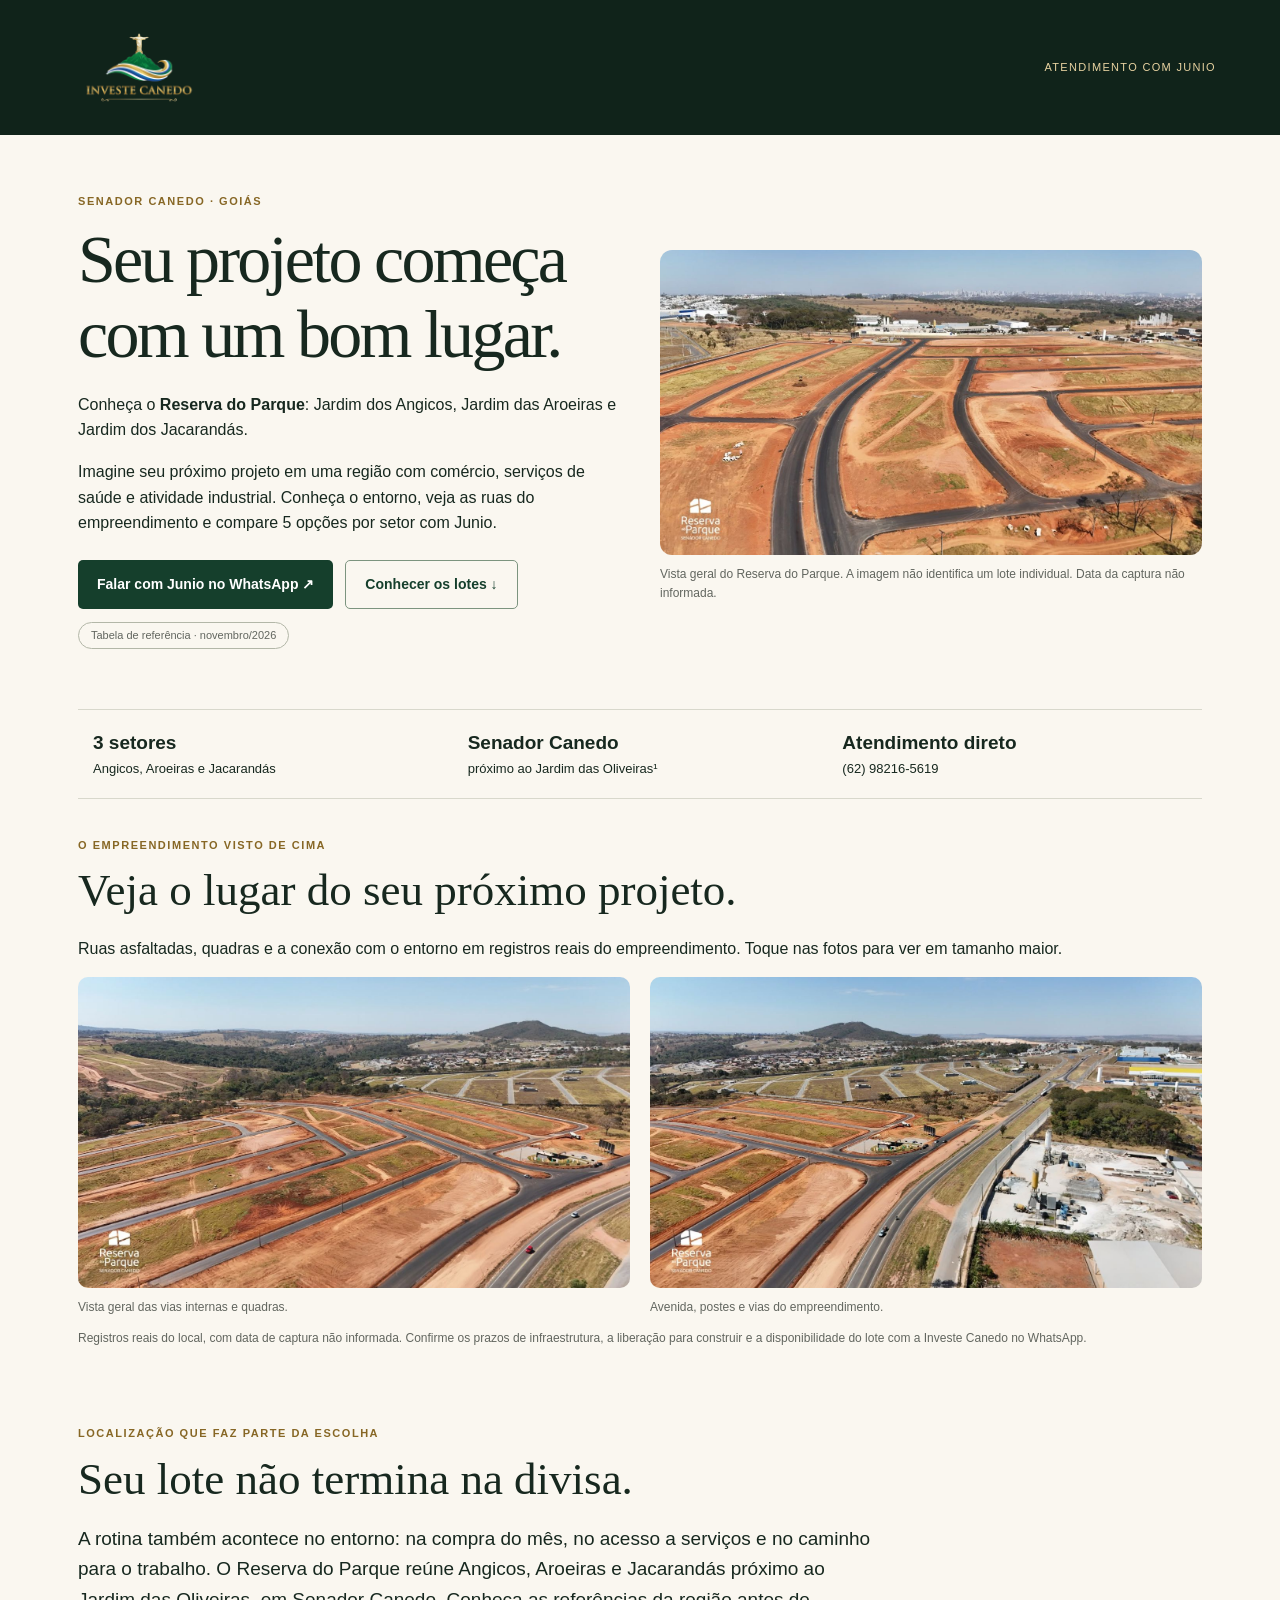
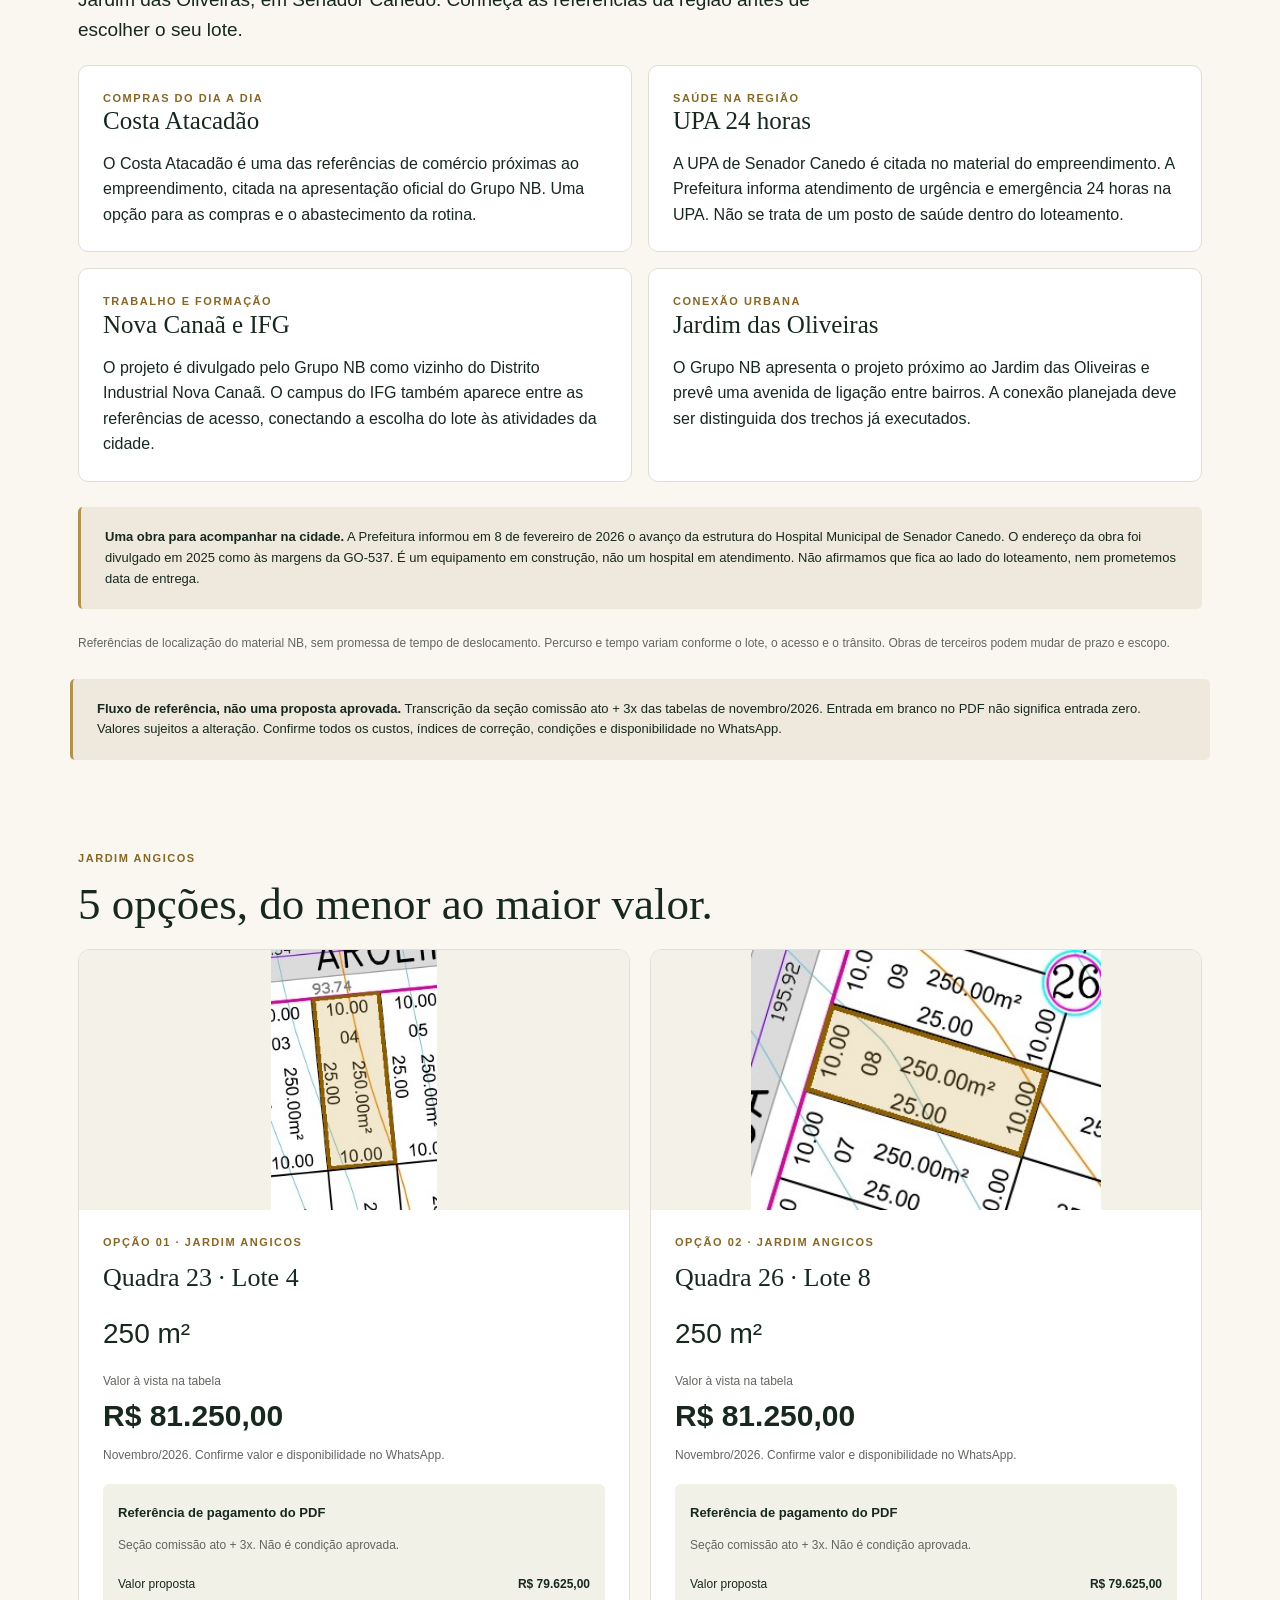
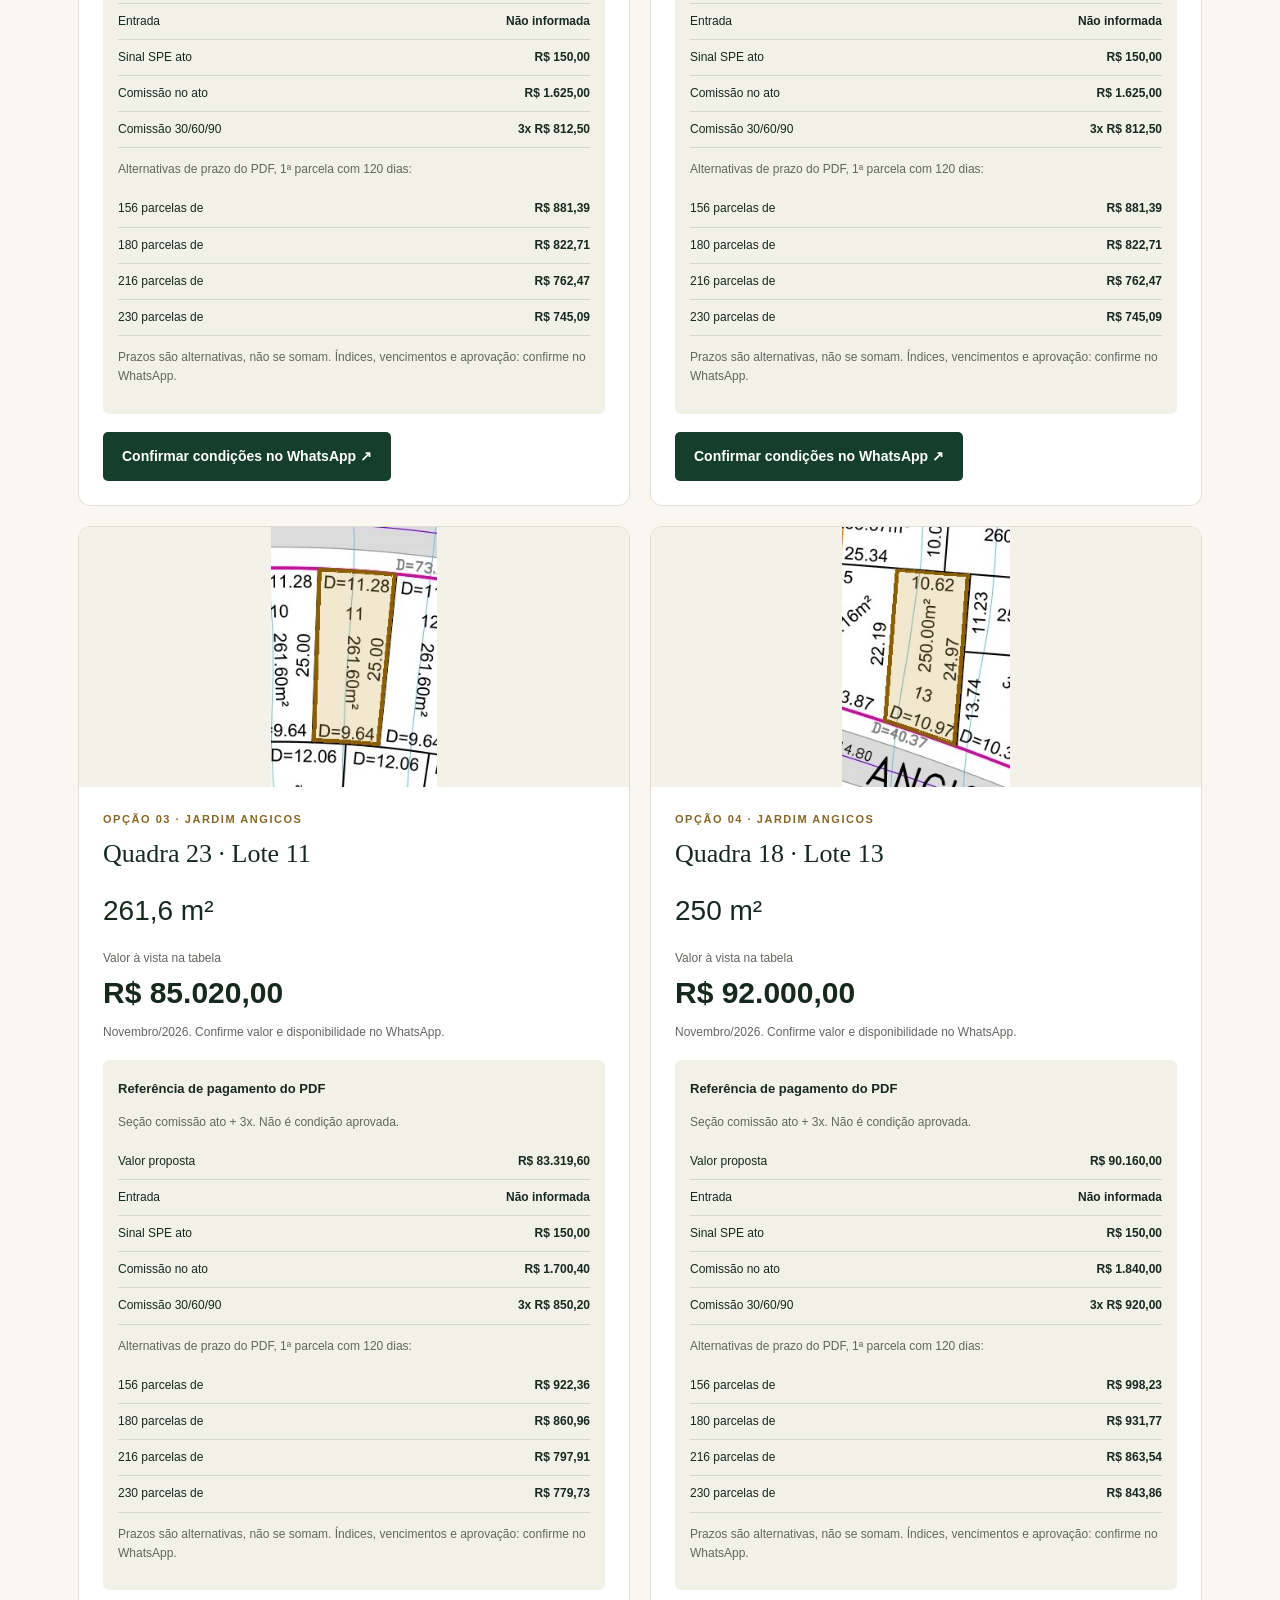
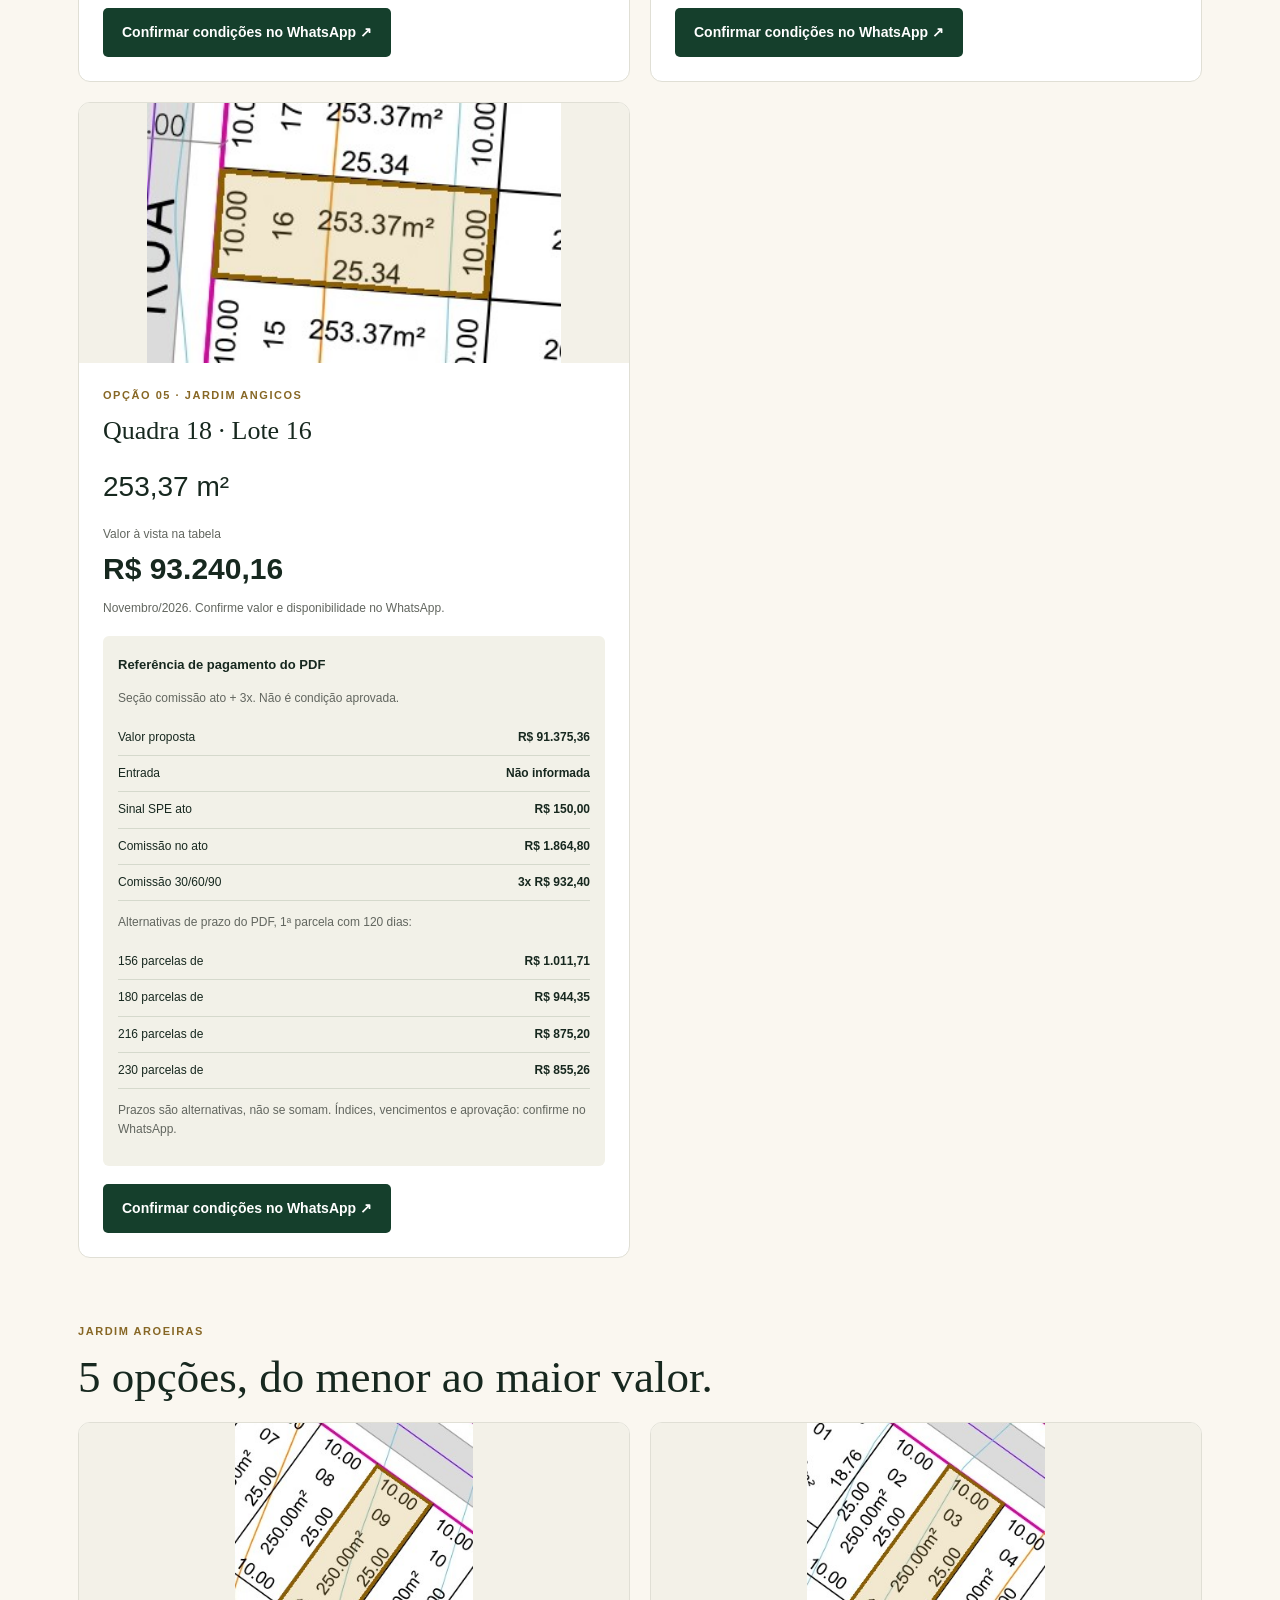
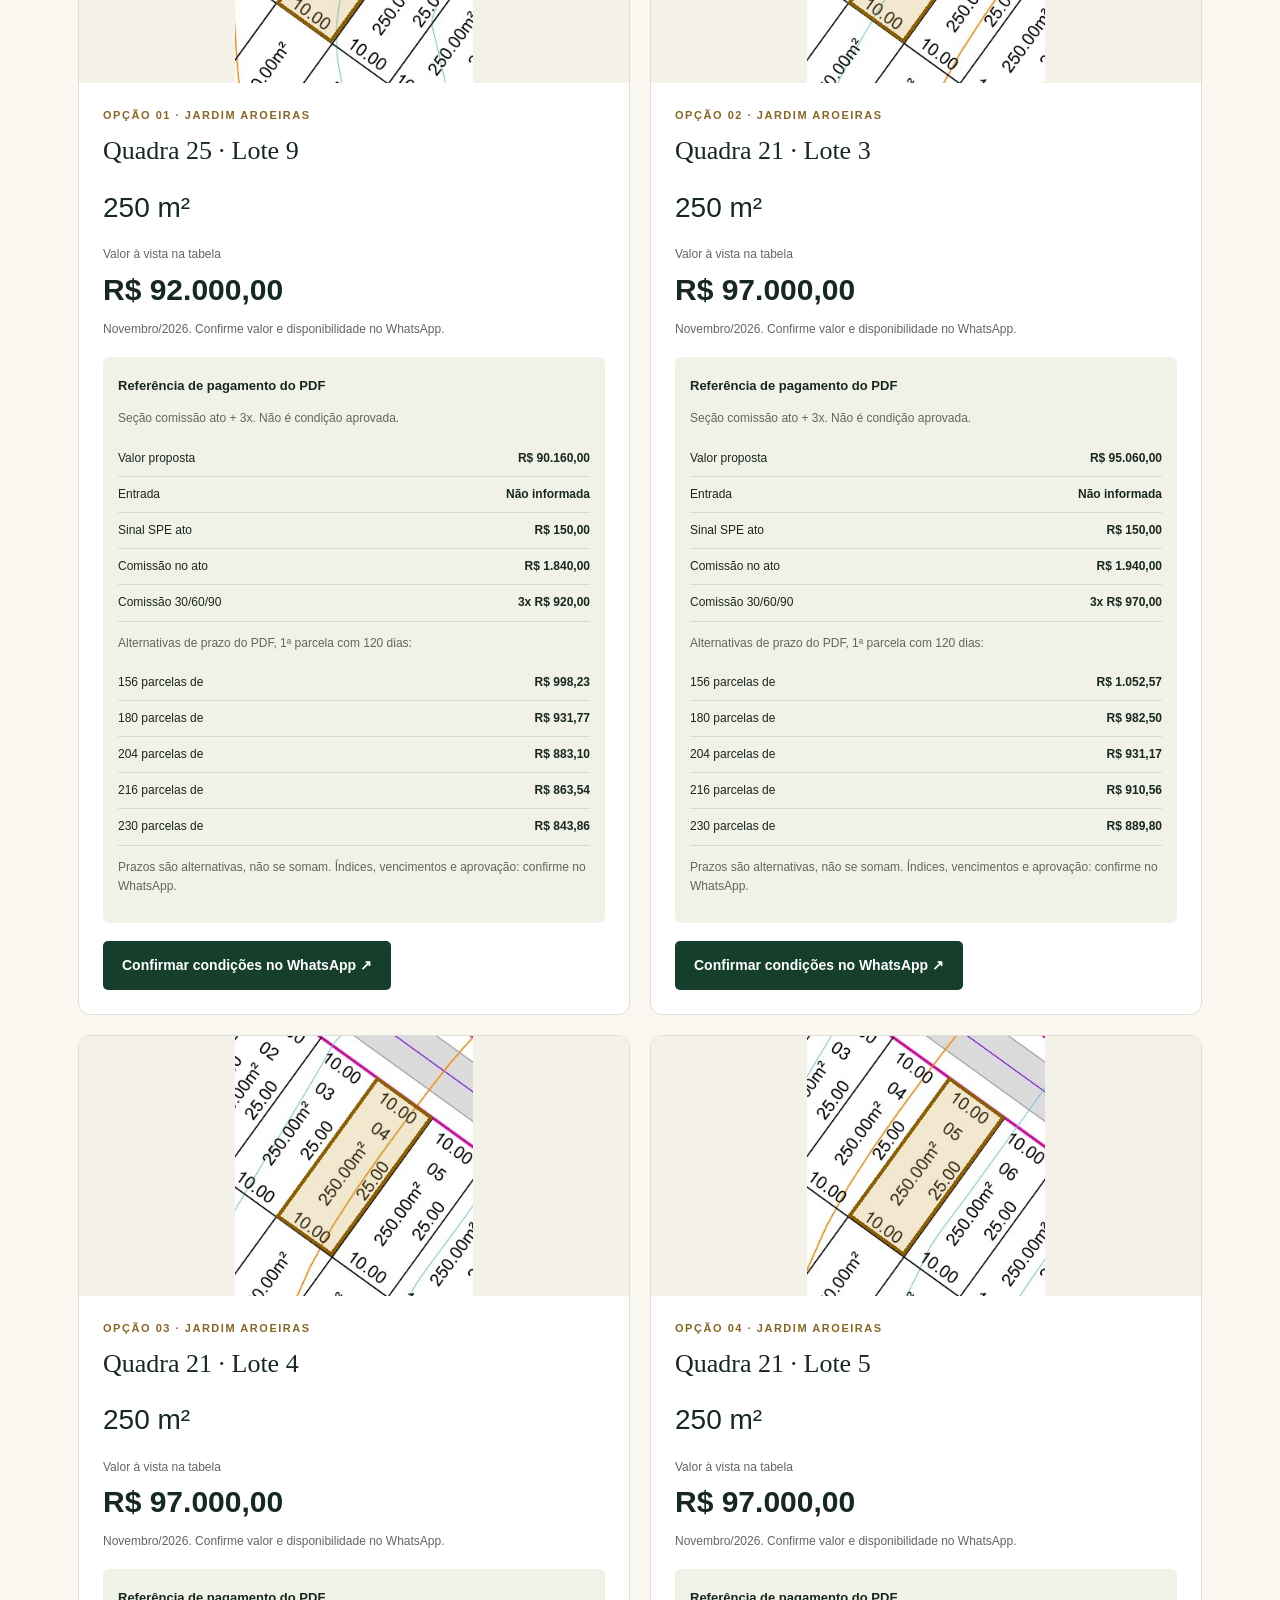
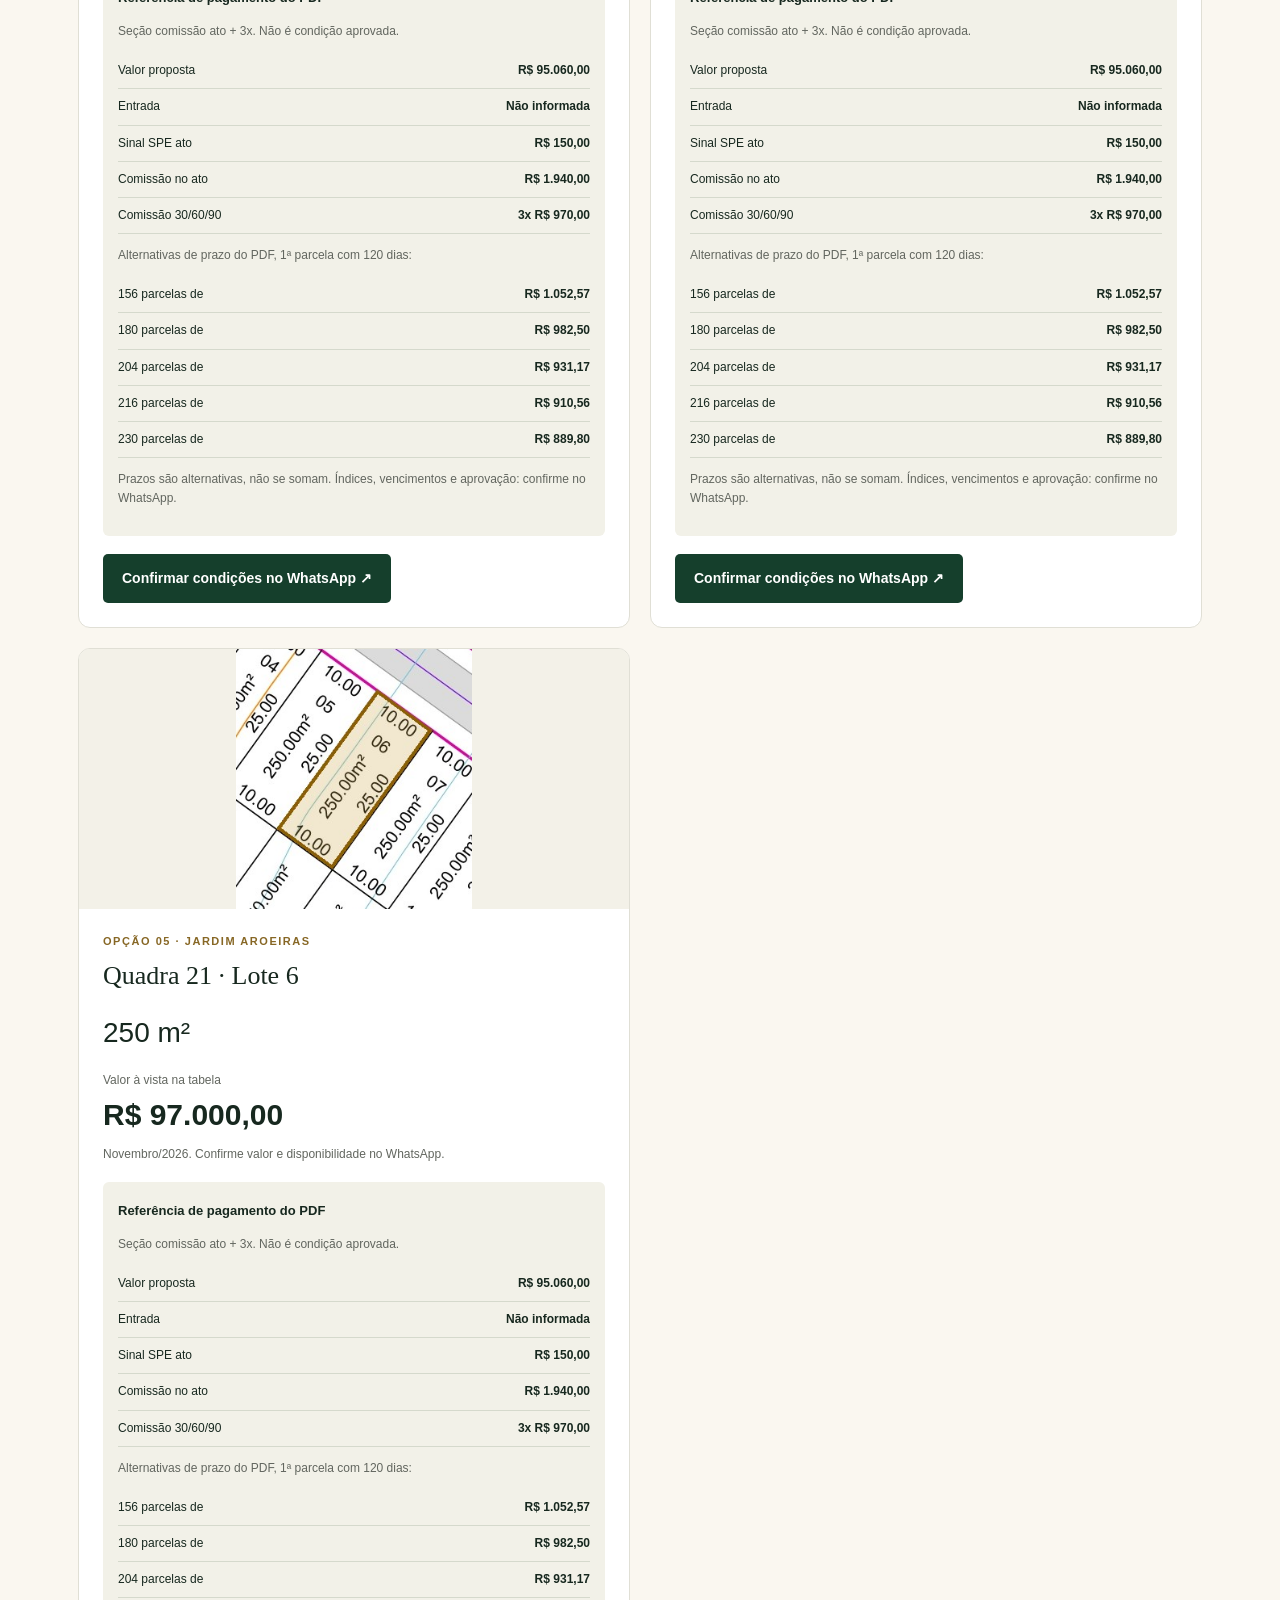
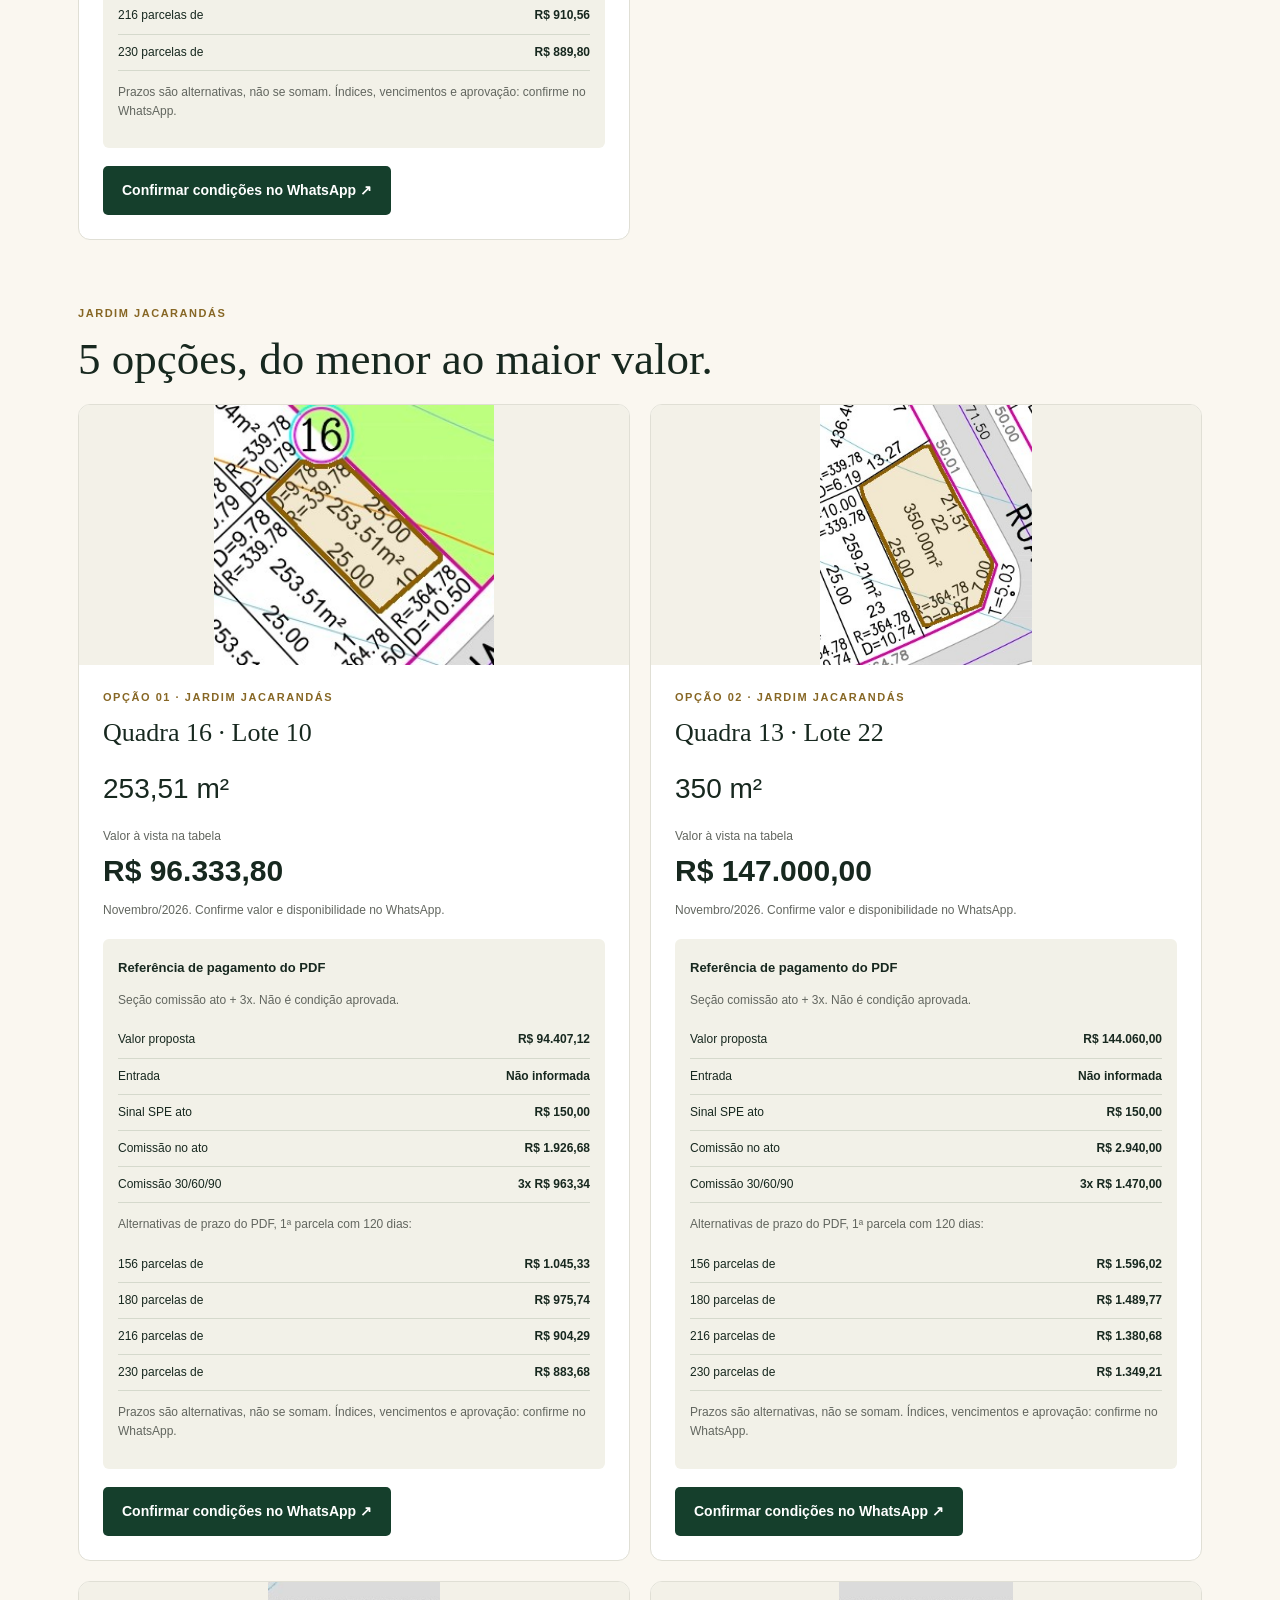
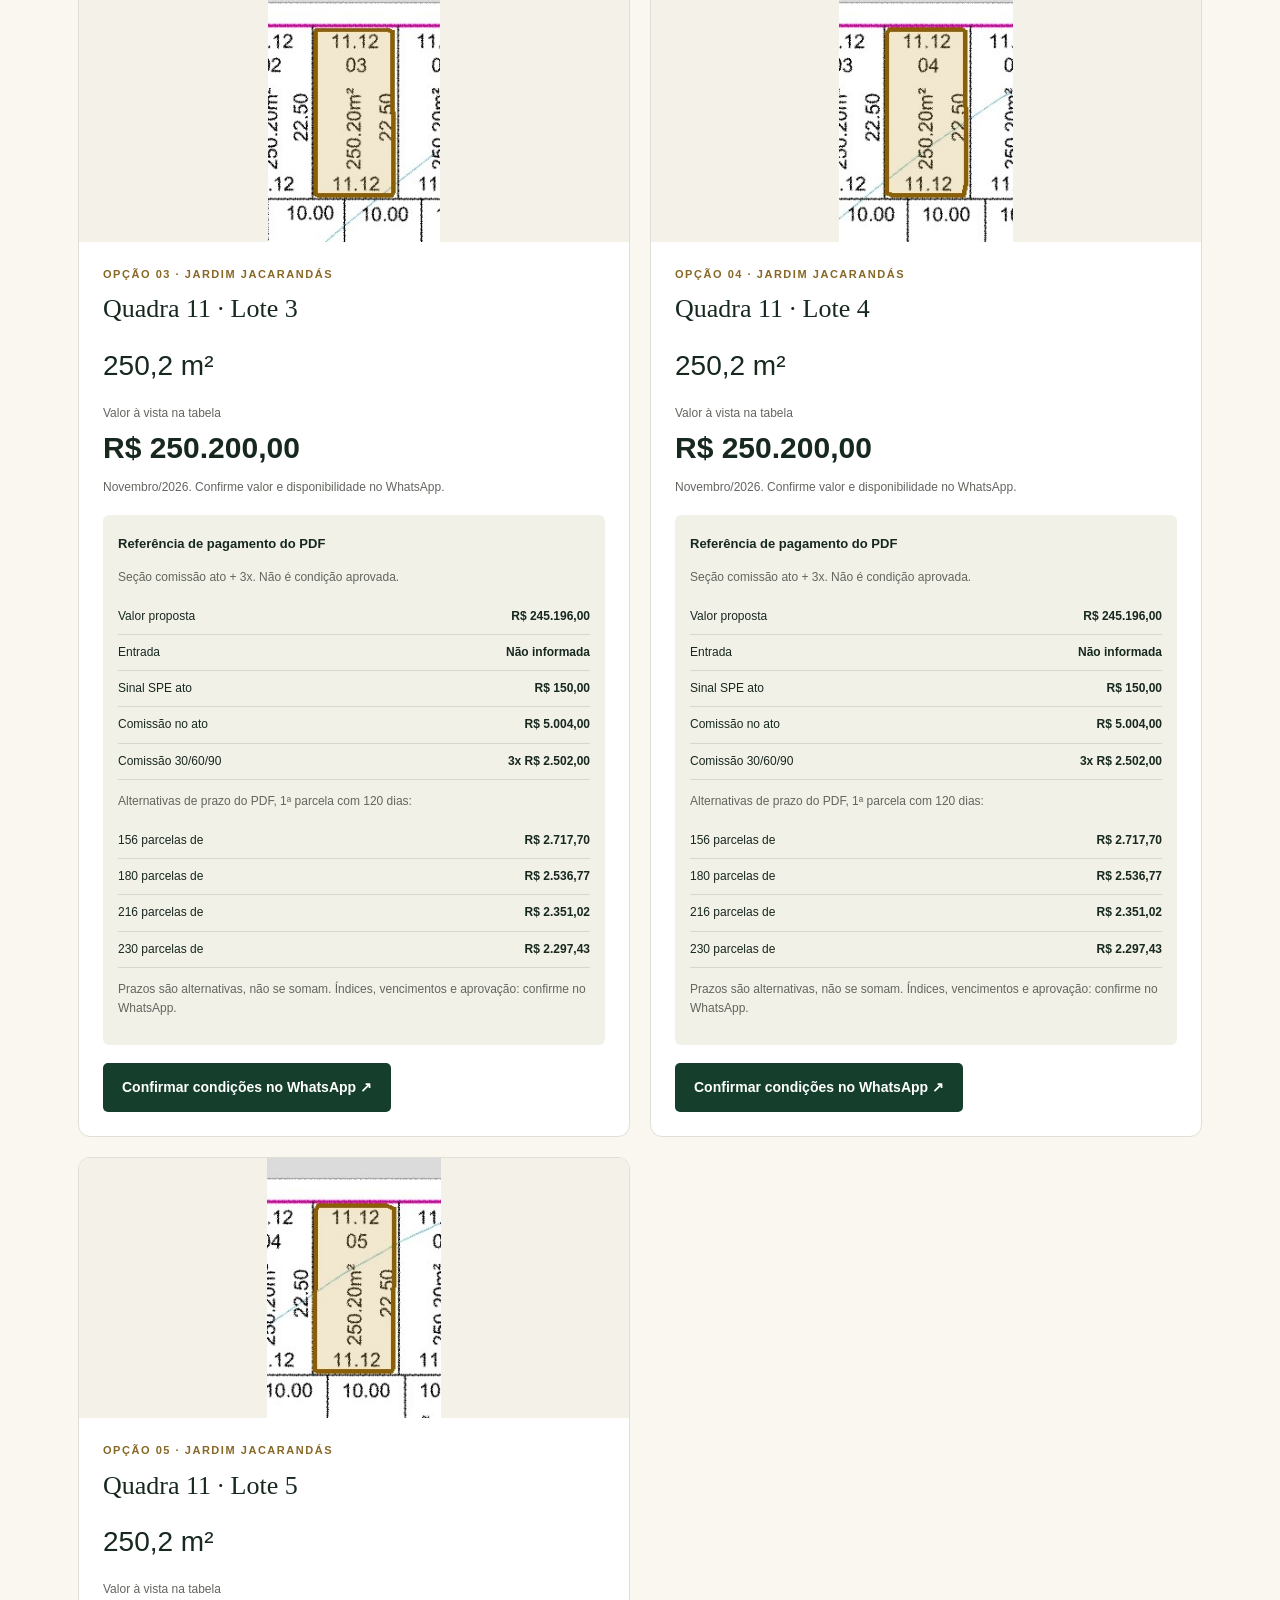
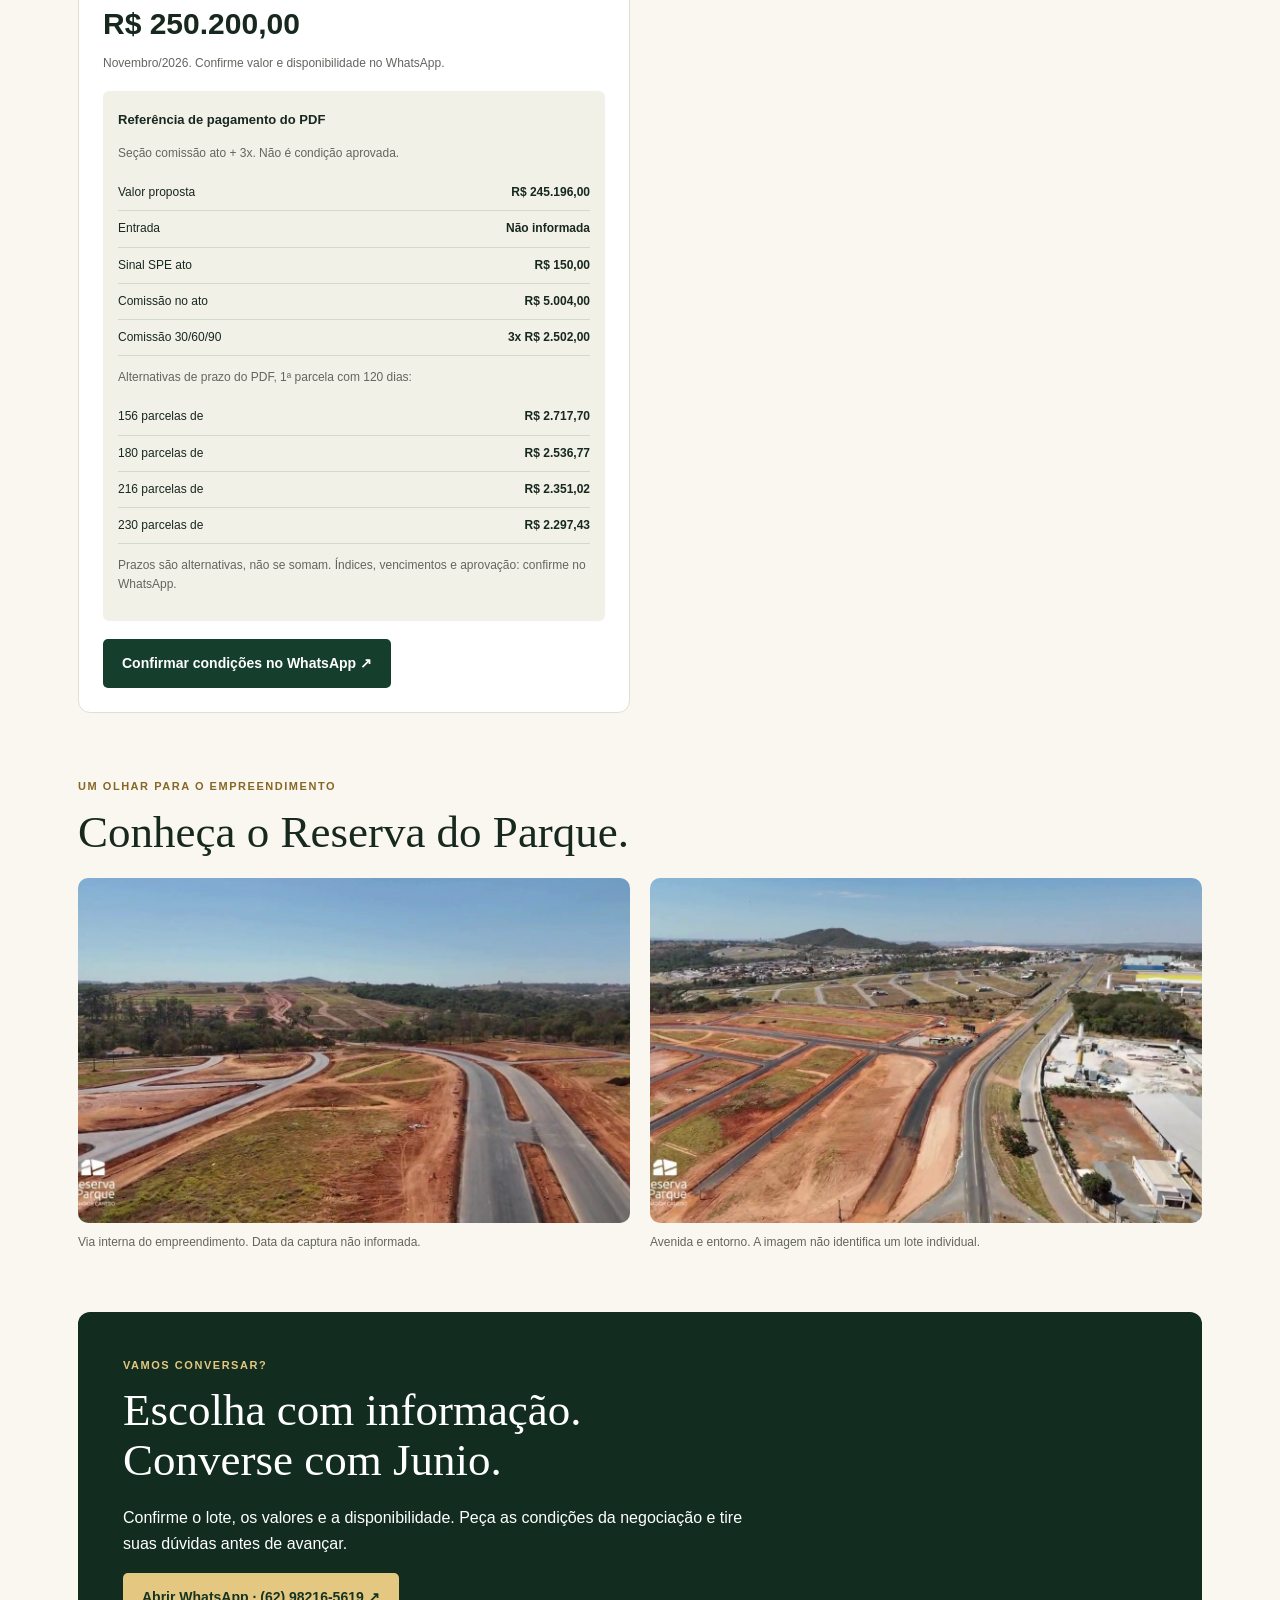
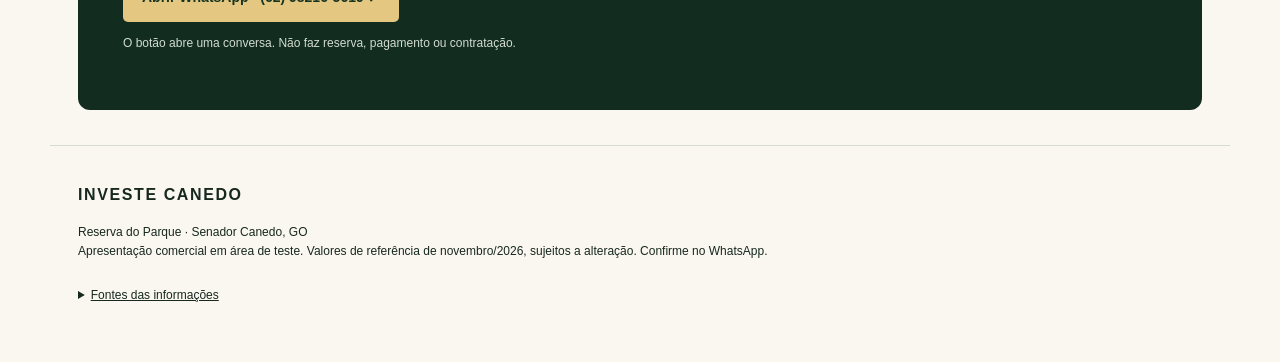
==== commit a509114b: "Use client-facing neutral photo captions in Reserva presentation" ====
--- a/reserva-do-parque/index.html
+++ b/reserva-do-parque/index.html
@@ -1,3 +1,4 @@
 <!DOCTYPE html>
-<html lang="pt-BR"><head><meta charset="utf-8"/><meta content="width=device-width,initial-scale=1" name="viewport"/><meta content="noindex,nofollow" name="robots"/><title>Reserva do Parque | Investe Canedo</title><meta content="Conheça Angicos, Aroeiras e Jacarandás em Senador Canedo. Imagens, plantas e valores da tabela de novembro/2026. Fale com Junio." name="description"/><meta content="website" property="og:type"/><meta content="Reserva do Parque | Investe Canedo" property="og:title"/><meta content="Seu próximo lote em Senador Canedo. Conheça os três setores e fale com Junio no WhatsApp." property="og:description"/><meta content="https://juniogost.github.io/investe-canedo-vitrine-teste/reserva-do-parque/" property="og:url"/><meta content="https://juniogost.github.io/investe-canedo-vitrine-teste/reserva-do-parque/assets/previa-aereas.jpg" property="og:image"/><meta content="1200" property="og:image:width"/><meta content="630" property="og:image:height"/><meta content="summary_large_image" name="twitter:card"/><link href="https://juniogost.github.io/investe-canedo-vitrine-teste/reserva-do-parque/" rel="canonical"/><style>*{box-sizing:border-box}html{scroll-behavior:smooth}body{margin:0;background:#faf7f0;color:#17281f;font:16px/1.6 Arial,sans-serif}img{max-width:100%;display:block}a{color:inherit}header{background:#10231a;padding:17px 5%;display:flex;align-items:center;justify-content:space-between;color:#e7d2a0;gap:14px}header img{width:150px;height:auto}header span{font-size:11px;letter-spacing:.12em;text-transform:uppercase}main{max-width:1180px;margin:auto}.hero{display:grid;grid-template-columns:1fr 1fr;align-items:center;gap:40px;padding:58px 28px 30px}.eyebrow{text-transform:uppercase;letter-spacing:.14em;font-size:11px;font-weight:bold;color:#876725;margin:0 0 12px}h1,h2,h3{font-family:Georgia,serif;font-weight:normal;line-height:1.1;margin:0 0 20px}h1{font-size:clamp(40px,6vw,68px);letter-spacing:-.04em}h2{font-size:clamp(31px,4vw,45px)}h3{font-size:29px}.hero figure{margin:0}.hero img{width:100%;aspect-ratio:1.1;object-fit:cover;border-radius:160px 160px 10px 10px}figcaption,.micro{font-size:12px;line-height:1.6;color:#62665f}figcaption{margin-top:10px}.button{display:inline-flex;align-items:center;justify-content:center;min-height:49px;padding:12px 19px;background:#153f2c;color:white;text-decoration:none;border-radius:5px;font-size:14px;font-weight:bold;text-align:center;line-height:1.5;max-width:100%;overflow-wrap:anywhere}.button:hover{background:#225c40}.ghost{background:transparent;color:#153f2c;border:1px solid #7c947f}.actions{display:flex;flex-wrap:wrap;gap:12px;margin:24px 0}.strip{display:flex;gap:0;margin:18px 28px 0;border-top:1px solid #d8d8cc;border-bottom:1px solid #d8d8cc}.strip p{flex:1;padding:18px 15px;margin:0;font-size:13px}.strip b{display:block;font-size:19px}.section{padding:65px 28px 0}.intro{max-width:730px}.cards{display:grid;grid-template-columns:repeat(3,1fr);gap:20px}.lot-card{background:white;border:1px solid #e0dfd5;border-radius:12px;overflow:hidden}.lot-card>img{width:100%;height:260px;object-fit:contain;background:#f3f1e8}.lot-body{padding:24px}.lot-body h3{font-size:26px}.area{font-size:28px;margin:15px 0}.price-label{font-size:12px;margin:0;color:#62665f}.price{font-size:30px;line-height:1.1;margin:8px 0 14px;font-weight:bold}.note{padding:20px 24px;background:#eee9dc;border-left:3px solid #b1914d;border-radius:5px;font-size:13px;margin:25px 0}.gallery{display:grid;grid-template-columns:1fr 1fr;gap:20px}.gallery figure{margin:0}.gallery img{aspect-ratio:16/10;width:100%;object-fit:cover;border-radius:10px}.controls{display:flex;gap:16px;flex-wrap:wrap;margin:25px 0}.controls label{flex:1;font-size:13px;min-width:130px}select,input{display:block;width:100%;padding:13px;margin-top:7px;background:white;border:1px solid #bfc6bb;border-radius:5px;color:#17281f;font-size:16px}.results{display:grid;grid-template-columns:repeat(3,1fr);gap:14px}.result{border:1px solid #d6dacf;border-radius:8px;padding:20px;background:white}.result h3{font-size:22px;margin:6px 0}.result .price{font-size:24px}.result a{font-size:13px}.result img{width:100%;height:170px;object-fit:contain}.details{margin-top:18px}summary{cursor:pointer;padding:12px 0;text-decoration:underline}.contact{margin:60px 28px 35px;padding:45px;background:#122d20;color:white;border-radius:12px}.contact .button{background:#e4c780;color:#163421}.contact p{max-width:650px}.contact .micro{color:#d2dccf}footer{padding:20px 28px 45px;font-size:12px;border-top:1px solid #d6dacf}footer a{display:inline-block;margin:4px 16px 4px 0}.badge{display:inline-block;border:1px solid #b3b7a8;border-radius:20px;padding:4px 12px;font-size:11px;color:#62665f}.count{font-size:13px;color:#62665f}.footerbrand{font-size:16px;letter-spacing:.1em;font-weight:bold}.empty{padding:20px}@media(max-width:760px){.hero{grid-template-columns:1fr;gap:25px;padding:32px 20px 20px}.hero img{aspect-ratio:1.4;border-radius:90px 90px 8px 8px}.hero p{font-size:15px}.hero figure{order:2}.strip{margin:15px 20px 0;flex-direction:column}.strip p{padding:12px 0;border-bottom:1px solid #d8d8cc}.strip p:last-child{border:0}.strip b{display:inline;font-size:17px;margin-right:5px}.section{padding:45px 20px 0}.cards,.results{grid-template-columns:1fr}.lot-card>img{height:300px}.gallery{grid-template-columns:1fr}.lot-body{padding:23px}.contact{margin:45px 20px 25px;padding:28px 22px}.controls{gap:12px}.controls label{min-width:100%}header{padding:14px 20px}header img{width:130px}header span{font-size:9px;max-width:100px;text-align:right}footer{padding:20px 20px 35px}.actions .button{width:100%}}.payment{background:#f2f1e8;padding:15px;border-radius:6px;margin:18px 0}.payrow{display:flex;justify-content:space-between;gap:10px;border-bottom:1px solid #d5d9cc;padding:8px 0;font-size:12px}.payrow b{text-align:right;min-width:95px}.payment> b{font-size:13px}@media(min-width:761px){.cards{grid-template-columns:repeat(2,1fr)}}.hero .actions{margin-bottom:12px}</style><style>.hero img{aspect-ratio:auto;border-radius:12px;object-fit:contain}.region-grid{display:grid;grid-template-columns:1fr 1fr;gap:16px}.region-item{background:#fff;border:1px solid #deded2;border-radius:10px;padding:24px}.region-item h3{font-size:25px;margin-bottom:12px}.region-item p{margin-bottom:0}.photo-intro img{aspect-ratio:auto;object-fit:contain}.photo-intro{padding-top:38px}.region-lead{font-size:19px;max-width:800px}.region-item a{font-size:12px}.hero .badge{margin-bottom:12px}@media(max-width:760px){.region-grid{grid-template-columns:1fr}.region-lead{font-size:17px}.hero img{aspect-ratio:auto;border-radius:10px}}</style></head><body><header><img alt="Investe Canedo" src="../assets/logo-investe-canedo-Dipdh3-9.png"/><span>Atendimento com Junio</span></header><main><section class="hero"><div><p class="eyebrow">Senador Canedo · Goiás</p><h1>Seu projeto começa<br/>com um bom lugar.</h1><p>Conheça o <b>Reserva do Parque</b>: Jardim dos Angicos, Jardim das Aroeiras e Jardim dos Jacarandás.</p><p>Imagine seu próximo projeto em uma região com comércio, serviços de saúde e atividade industrial. Conheça o entorno, veja as ruas do empreendimento e compare 5 opções por setor com Junio.</p><div class="actions"><a class="button" href="https://wa.me/5562982165619?text=Ol%C3%A1%2C+Junio.+Quero+saber+mais+sobre+os+lotes+do+Reserva+do+Parque+em+Senador+Canedo+e+confirmar+valores+e+disponibilidade." rel="noopener" target="_blank">Falar com Junio no WhatsApp ↗</a><a class="button ghost" href="#lotes">Conhecer os lotes ↓</a></div><span class="badge">Tabela de referência · novembro/2026</span></div><figure><img alt="Vista aérea do Reserva do Parque com ruas internas asfaltadas e quadras demarcadas" src="assets/aerea-junio-1.jpg"/><figcaption>Foto real enviada por Junio. Vista geral do empreendimento, sem identificação de lote individual. Data da captura não informada.</figcaption></figure></section><div class="strip"><p><b>3 setores</b> Angicos, Aroeiras e Jacarandás</p><p><b>Senador Canedo</b> próximo ao Jardim das Oliveiras¹</p><p><b>Atendimento direto</b> (62) 98216-5619</p></div><section class="section photo-intro" id="imagens"><p class="eyebrow">O empreendimento visto de cima</p><h2>Veja o lugar do seu próximo projeto.</h2><p>Ruas asfaltadas, quadras e a conexão com o entorno nas imagens reais enviadas por Junio. Toque nas fotos para ver em tamanho maior.</p><div class="gallery"><figure><a href="assets/aerea-junio-2.jpg" rel="noopener" target="_blank"><img alt="Vista aérea ampla de ruas asfaltadas, quadras e vegetação no entorno do Reserva do Parque" src="assets/aerea-junio-2.jpg"/></a><figcaption>Vista geral das vias internas e quadras. Foto enviada por Junio.</figcaption></figure><figure><a href="assets/aerea-junio-3.jpg" rel="noopener" target="_blank"><img alt="Avenida com postes ao lado das vias internas asfaltadas do Reserva do Parque" src="assets/aerea-junio-3.jpg"/></a><figcaption>Avenida, postes e vias do empreendimento. Foto enviada por Junio.</figcaption></figure></div><p class="micro">Data das capturas não informada. As imagens não atestam liberação para construir, conclusão de infraestrutura ou disponibilidade de um lote específico. Confirme esses pontos com Junio.</p></section>
-<section class="section" id="entorno"><p class="eyebrow">Localização que faz parte da escolha</p><h2>Seu lote não termina na divisa.</h2><p class="region-lead">A rotina também acontece no entorno: na compra do mês, no acesso a serviços e no caminho para o trabalho. O Reserva do Parque reúne Angicos, Aroeiras e Jacarandás próximo ao Jardim das Oliveiras, em Senador Canedo. Conheça as referências da região antes de escolher o seu lote.</p><div class="region-grid"><article class="region-item"><p class="eyebrow">Compras do dia a dia</p><h3>Costa Atacadão</h3><p>O Costa Atacadão é uma das referências de comércio próximas ao empreendimento, citada na apresentação oficial do Grupo NB. Uma opção para as compras e o abastecimento da rotina.</p></article><article class="region-item"><p class="eyebrow">Saúde na região</p><h3>UPA 24 horas</h3><p>A UPA de Senador Canedo é citada no material do empreendimento. A Prefeitura informa atendimento de urgência e emergência 24 horas na UPA. Não se trata de um posto de saúde dentro do loteamento.</p></article><article class="region-item"><p class="eyebrow">Trabalho e formação</p><h3>Nova Canaã e IFG</h3><p>O projeto é divulgado pelo Grupo NB como vizinho do Distrito Industrial Nova Canaã. O campus do IFG também aparece entre as referências de acesso, conectando a escolha do lote às atividades da cidade.</p></article><article class="region-item"><p class="eyebrow">Conexão urbana</p><h3>Jardim das Oliveiras</h3><p>O Grupo NB apresenta o projeto próximo ao Jardim das Oliveiras e prevê uma avenida de ligação entre bairros. A conexão planejada deve ser distinguida dos trechos já executados.</p></article></div><div class="note"><b>Uma obra para acompanhar na cidade.</b> A Prefeitura informou em 8 de fevereiro de 2026 o avanço da estrutura do Hospital Municipal de Senador Canedo. O endereço da obra foi divulgado em 2025 como às margens da GO-537. É um equipamento em construção, não um hospital em atendimento. Não afirmamos que fica ao lado do loteamento, nem prometemos data de entrega.</div><p class="micro">Referências de localização do material NB, sem promessa de tempo de deslocamento. Percurso e tempo variam conforme o lote, o acesso e o trânsito. Obras de terceiros podem mudar de prazo e escopo.</p></section><div id="lotes"></div><div class="note" style="margin:25px 20px"><b>Fluxo de referência, não uma proposta aprovada.</b> Transcrição da seção comissão ato + 3x das tabelas de novembro/2026. Entrada em branco no PDF não significa entrada zero. Valores sujeitos a alteração. Confirme todos os custos, índices de correção, condições e disponibilidade no WhatsApp.</div><section class="section" id="angicos"><p class="eyebrow">Jardim Angicos</p><h2>5 opções, do menor ao maior valor.</h2><div class="cards"><article class="lot-card"><img alt="Planta com destaque no lote 4 da quadra 23, Jardim Angicos" src="assets/angicos-23-4.jpg"/><div class="lot-body"><p class="eyebrow">Opção 01 · Jardim Angicos</p><h3>Quadra 23 · Lote 4</h3><p class="area">250 m²</p><p class="price-label">Valor à vista na tabela</p><p class="price">R$ 81.250,00</p><p class="micro">Novembro/2026. Confirme valor e disponibilidade no WhatsApp.</p><div class="payment"><b>Referência de pagamento do PDF</b><p class="micro">Seção comissão ato + 3x. Não é condição aprovada.</p><div class="payrow"><span>Valor proposta</span><b>R$ 79.625,00</b></div><div class="payrow"><span>Entrada</span><b>Não informada</b></div><div class="payrow"><span>Sinal SPE ato</span><b>R$ 150,00</b></div><div class="payrow"><span>Comissão no ato</span><b>R$ 1.625,00</b></div><div class="payrow"><span>Comissão 30/60/90</span><b>3x R$ 812,50</b></div><p class="micro">Alternativas de prazo do PDF, 1ª parcela com 120 dias:</p><div class="payrow"><span>156 parcelas de</span><b>R$ 881,39</b></div><div class="payrow"><span>180 parcelas de</span><b>R$ 822,71</b></div><div class="payrow"><span>216 parcelas de</span><b>R$ 762,47</b></div><div class="payrow"><span>230 parcelas de</span><b>R$ 745,09</b></div><p class="micro">Prazos são alternativas, não se somam. Índices, vencimentos e aprovação: confirme no WhatsApp.</p></div><a class="button" href="https://wa.me/5562982165619?text=Ol%C3%A1%2C+Junio.+Quero+saber+mais+sobre+os+lotes+do+Reserva+do+Parque+em+Senador+Canedo+e+confirmar+valores+e+disponibilidade." rel="noopener" target="_blank">Confirmar condições no WhatsApp ↗</a></div></article><article class="lot-card"><img alt="Planta com destaque no lote 8 da quadra 26, Jardim Angicos" src="assets/angicos-26-8.jpg"/><div class="lot-body"><p class="eyebrow">Opção 02 · Jardim Angicos</p><h3>Quadra 26 · Lote 8</h3><p class="area">250 m²</p><p class="price-label">Valor à vista na tabela</p><p class="price">R$ 81.250,00</p><p class="micro">Novembro/2026. Confirme valor e disponibilidade no WhatsApp.</p><div class="payment"><b>Referência de pagamento do PDF</b><p class="micro">Seção comissão ato + 3x. Não é condição aprovada.</p><div class="payrow"><span>Valor proposta</span><b>R$ 79.625,00</b></div><div class="payrow"><span>Entrada</span><b>Não informada</b></div><div class="payrow"><span>Sinal SPE ato</span><b>R$ 150,00</b></div><div class="payrow"><span>Comissão no ato</span><b>R$ 1.625,00</b></div><div class="payrow"><span>Comissão 30/60/90</span><b>3x R$ 812,50</b></div><p class="micro">Alternativas de prazo do PDF, 1ª parcela com 120 dias:</p><div class="payrow"><span>156 parcelas de</span><b>R$ 881,39</b></div><div class="payrow"><span>180 parcelas de</span><b>R$ 822,71</b></div><div class="payrow"><span>216 parcelas de</span><b>R$ 762,47</b></div><div class="payrow"><span>230 parcelas de</span><b>R$ 745,09</b></div><p class="micro">Prazos são alternativas, não se somam. Índices, vencimentos e aprovação: confirme no WhatsApp.</p></div><a class="button" href="https://wa.me/5562982165619?text=Ol%C3%A1%2C+Junio.+Quero+saber+mais+sobre+os+lotes+do+Reserva+do+Parque+em+Senador+Canedo+e+confirmar+valores+e+disponibilidade." rel="noopener" target="_blank">Confirmar condições no WhatsApp ↗</a></div></article><article class="lot-card"><img alt="Planta com destaque no lote 11 da quadra 23, Jardim Angicos" src="assets/angicos-23-11.jpg"/><div class="lot-body"><p class="eyebrow">Opção 03 · Jardim Angicos</p><h3>Quadra 23 · Lote 11</h3><p class="area">261,6 m²</p><p class="price-label">Valor à vista na tabela</p><p class="price">R$ 85.020,00</p><p class="micro">Novembro/2026. Confirme valor e disponibilidade no WhatsApp.</p><div class="payment"><b>Referência de pagamento do PDF</b><p class="micro">Seção comissão ato + 3x. Não é condição aprovada.</p><div class="payrow"><span>Valor proposta</span><b>R$ 83.319,60</b></div><div class="payrow"><span>Entrada</span><b>Não informada</b></div><div class="payrow"><span>Sinal SPE ato</span><b>R$ 150,00</b></div><div class="payrow"><span>Comissão no ato</span><b>R$ 1.700,40</b></div><div class="payrow"><span>Comissão 30/60/90</span><b>3x R$ 850,20</b></div><p class="micro">Alternativas de prazo do PDF, 1ª parcela com 120 dias:</p><div class="payrow"><span>156 parcelas de</span><b>R$ 922,36</b></div><div class="payrow"><span>180 parcelas de</span><b>R$ 860,96</b></div><div class="payrow"><span>216 parcelas de</span><b>R$ 797,91</b></div><div class="payrow"><span>230 parcelas de</span><b>R$ 779,73</b></div><p class="micro">Prazos são alternativas, não se somam. Índices, vencimentos e aprovação: confirme no WhatsApp.</p></div><a class="button" href="https://wa.me/5562982165619?text=Ol%C3%A1%2C+Junio.+Quero+saber+mais+sobre+os+lotes+do+Reserva+do+Parque+em+Senador+Canedo+e+confirmar+valores+e+disponibilidade." rel="noopener" target="_blank">Confirmar condições no WhatsApp ↗</a></div></article><article class="lot-card"><img alt="Planta com destaque no lote 13 da quadra 18, Jardim Angicos" src="assets/angicos-18-13.jpg"/><div class="lot-body"><p class="eyebrow">Opção 04 · Jardim Angicos</p><h3>Quadra 18 · Lote 13</h3><p class="area">250 m²</p><p class="price-label">Valor à vista na tabela</p><p class="price">R$ 92.000,00</p><p class="micro">Novembro/2026. Confirme valor e disponibilidade no WhatsApp.</p><div class="payment"><b>Referência de pagamento do PDF</b><p class="micro">Seção comissão ato + 3x. Não é condição aprovada.</p><div class="payrow"><span>Valor proposta</span><b>R$ 90.160,00</b></div><div class="payrow"><span>Entrada</span><b>Não informada</b></div><div class="payrow"><span>Sinal SPE ato</span><b>R$ 150,00</b></div><div class="payrow"><span>Comissão no ato</span><b>R$ 1.840,00</b></div><div class="payrow"><span>Comissão 30/60/90</span><b>3x R$ 920,00</b></div><p class="micro">Alternativas de prazo do PDF, 1ª parcela com 120 dias:</p><div class="payrow"><span>156 parcelas de</span><b>R$ 998,23</b></div><div class="payrow"><span>180 parcelas de</span><b>R$ 931,77</b></div><div class="payrow"><span>216 parcelas de</span><b>R$ 863,54</b></div><div class="payrow"><span>230 parcelas de</span><b>R$ 843,86</b></div><p class="micro">Prazos são alternativas, não se somam. Índices, vencimentos e aprovação: confirme no WhatsApp.</p></div><a class="button" href="https://wa.me/5562982165619?text=Ol%C3%A1%2C+Junio.+Quero+saber+mais+sobre+os+lotes+do+Reserva+do+Parque+em+Senador+Canedo+e+confirmar+valores+e+disponibilidade." rel="noopener" target="_blank">Confirmar condições no WhatsApp ↗</a></div></article><article class="lot-card"><img alt="Planta com destaque no lote 16 da quadra 18, Jardim Angicos" src="assets/angicos-18-16.jpg"/><div class="lot-body"><p class="eyebrow">Opção 05 · Jardim Angicos</p><h3>Quadra 18 · Lote 16</h3><p class="area">253,37 m²</p><p class="price-label">Valor à vista na tabela</p><p class="price">R$ 93.240,16</p><p class="micro">Novembro/2026. Confirme valor e disponibilidade no WhatsApp.</p><div class="payment"><b>Referência de pagamento do PDF</b><p class="micro">Seção comissão ato + 3x. Não é condição aprovada.</p><div class="payrow"><span>Valor proposta</span><b>R$ 91.375,36</b></div><div class="payrow"><span>Entrada</span><b>Não informada</b></div><div class="payrow"><span>Sinal SPE ato</span><b>R$ 150,00</b></div><div class="payrow"><span>Comissão no ato</span><b>R$ 1.864,80</b></div><div class="payrow"><span>Comissão 30/60/90</span><b>3x R$ 932,40</b></div><p class="micro">Alternativas de prazo do PDF, 1ª parcela com 120 dias:</p><div class="payrow"><span>156 parcelas de</span><b>R$ 1.011,71</b></div><div class="payrow"><span>180 parcelas de</span><b>R$ 944,35</b></div><div class="payrow"><span>216 parcelas de</span><b>R$ 875,20</b></div><div class="payrow"><span>230 parcelas de</span><b>R$ 855,26</b></div><p class="micro">Prazos são alternativas, não se somam. Índices, vencimentos e aprovação: confirme no WhatsApp.</p></div><a class="button" href="https://wa.me/5562982165619?text=Ol%C3%A1%2C+Junio.+Quero+saber+mais+sobre+os+lotes+do+Reserva+do+Parque+em+Senador+Canedo+e+confirmar+valores+e+disponibilidade." rel="noopener" target="_blank">Confirmar condições no WhatsApp ↗</a></div></article></div></section><section class="section" id="aroeiras"><p class="eyebrow">Jardim Aroeiras</p><h2>5 opções, do menor ao maior valor.</h2><div class="cards"><article class="lot-card"><img alt="Planta com destaque no lote 9 da quadra 25, Jardim Aroeiras" src="assets/aroeiras-25-9.jpg"/><div class="lot-body"><p class="eyebrow">Opção 01 · Jardim Aroeiras</p><h3>Quadra 25 · Lote 9</h3><p class="area">250 m²</p><p class="price-label">Valor à vista na tabela</p><p class="price">R$ 92.000,00</p><p class="micro">Novembro/2026. Confirme valor e disponibilidade no WhatsApp.</p><div class="payment"><b>Referência de pagamento do PDF</b><p class="micro">Seção comissão ato + 3x. Não é condição aprovada.</p><div class="payrow"><span>Valor proposta</span><b>R$ 90.160,00</b></div><div class="payrow"><span>Entrada</span><b>Não informada</b></div><div class="payrow"><span>Sinal SPE ato</span><b>R$ 150,00</b></div><div class="payrow"><span>Comissão no ato</span><b>R$ 1.840,00</b></div><div class="payrow"><span>Comissão 30/60/90</span><b>3x R$ 920,00</b></div><p class="micro">Alternativas de prazo do PDF, 1ª parcela com 120 dias:</p><div class="payrow"><span>156 parcelas de</span><b>R$ 998,23</b></div><div class="payrow"><span>180 parcelas de</span><b>R$ 931,77</b></div><div class="payrow"><span>204 parcelas de</span><b>R$ 883,10</b></div><div class="payrow"><span>216 parcelas de</span><b>R$ 863,54</b></div><div class="payrow"><span>230 parcelas de</span><b>R$ 843,86</b></div><p class="micro">Prazos são alternativas, não se somam. Índices, vencimentos e aprovação: confirme no WhatsApp.</p></div><a class="button" href="https://wa.me/5562982165619?text=Ol%C3%A1%2C+Junio.+Quero+saber+mais+sobre+os+lotes+do+Reserva+do+Parque+em+Senador+Canedo+e+confirmar+valores+e+disponibilidade." rel="noopener" target="_blank">Confirmar condições no WhatsApp ↗</a></div></article><article class="lot-card"><img alt="Planta com destaque no lote 3 da quadra 21, Jardim Aroeiras" src="assets/aroeiras-21-3.jpg"/><div class="lot-body"><p class="eyebrow">Opção 02 · Jardim Aroeiras</p><h3>Quadra 21 · Lote 3</h3><p class="area">250 m²</p><p class="price-label">Valor à vista na tabela</p><p class="price">R$ 97.000,00</p><p class="micro">Novembro/2026. Confirme valor e disponibilidade no WhatsApp.</p><div class="payment"><b>Referência de pagamento do PDF</b><p class="micro">Seção comissão ato + 3x. Não é condição aprovada.</p><div class="payrow"><span>Valor proposta</span><b>R$ 95.060,00</b></div><div class="payrow"><span>Entrada</span><b>Não informada</b></div><div class="payrow"><span>Sinal SPE ato</span><b>R$ 150,00</b></div><div class="payrow"><span>Comissão no ato</span><b>R$ 1.940,00</b></div><div class="payrow"><span>Comissão 30/60/90</span><b>3x R$ 970,00</b></div><p class="micro">Alternativas de prazo do PDF, 1ª parcela com 120 dias:</p><div class="payrow"><span>156 parcelas de</span><b>R$ 1.052,57</b></div><div class="payrow"><span>180 parcelas de</span><b>R$ 982,50</b></div><div class="payrow"><span>204 parcelas de</span><b>R$ 931,17</b></div><div class="payrow"><span>216 parcelas de</span><b>R$ 910,56</b></div><div class="payrow"><span>230 parcelas de</span><b>R$ 889,80</b></div><p class="micro">Prazos são alternativas, não se somam. Índices, vencimentos e aprovação: confirme no WhatsApp.</p></div><a class="button" href="https://wa.me/5562982165619?text=Ol%C3%A1%2C+Junio.+Quero+saber+mais+sobre+os+lotes+do+Reserva+do+Parque+em+Senador+Canedo+e+confirmar+valores+e+disponibilidade." rel="noopener" target="_blank">Confirmar condições no WhatsApp ↗</a></div></article><article class="lot-card"><img alt="Planta com destaque no lote 4 da quadra 21, Jardim Aroeiras" src="assets/aroeiras-21-4.jpg"/><div class="lot-body"><p class="eyebrow">Opção 03 · Jardim Aroeiras</p><h3>Quadra 21 · Lote 4</h3><p class="area">250 m²</p><p class="price-label">Valor à vista na tabela</p><p class="price">R$ 97.000,00</p><p class="micro">Novembro/2026. Confirme valor e disponibilidade no WhatsApp.</p><div class="payment"><b>Referência de pagamento do PDF</b><p class="micro">Seção comissão ato + 3x. Não é condição aprovada.</p><div class="payrow"><span>Valor proposta</span><b>R$ 95.060,00</b></div><div class="payrow"><span>Entrada</span><b>Não informada</b></div><div class="payrow"><span>Sinal SPE ato</span><b>R$ 150,00</b></div><div class="payrow"><span>Comissão no ato</span><b>R$ 1.940,00</b></div><div class="payrow"><span>Comissão 30/60/90</span><b>3x R$ 970,00</b></div><p class="micro">Alternativas de prazo do PDF, 1ª parcela com 120 dias:</p><div class="payrow"><span>156 parcelas de</span><b>R$ 1.052,57</b></div><div class="payrow"><span>180 parcelas de</span><b>R$ 982,50</b></div><div class="payrow"><span>204 parcelas de</span><b>R$ 931,17</b></div><div class="payrow"><span>216 parcelas de</span><b>R$ 910,56</b></div><div class="payrow"><span>230 parcelas de</span><b>R$ 889,80</b></div><p class="micro">Prazos são alternativas, não se somam. Índices, vencimentos e aprovação: confirme no WhatsApp.</p></div><a class="button" href="https://wa.me/5562982165619?text=Ol%C3%A1%2C+Junio.+Quero+saber+mais+sobre+os+lotes+do+Reserva+do+Parque+em+Senador+Canedo+e+confirmar+valores+e+disponibilidade." rel="noopener" target="_blank">Confirmar condições no WhatsApp ↗</a></div></article><article class="lot-card"><img alt="Planta com destaque no lote 5 da quadra 21, Jardim Aroeiras" src="assets/aroeiras-21-5.jpg"/><div class="lot-body"><p class="eyebrow">Opção 04 · Jardim Aroeiras</p><h3>Quadra 21 · Lote 5</h3><p class="area">250 m²</p><p class="price-label">Valor à vista na tabela</p><p class="price">R$ 97.000,00</p><p class="micro">Novembro/2026. Confirme valor e disponibilidade no WhatsApp.</p><div class="payment"><b>Referência de pagamento do PDF</b><p class="micro">Seção comissão ato + 3x. Não é condição aprovada.</p><div class="payrow"><span>Valor proposta</span><b>R$ 95.060,00</b></div><div class="payrow"><span>Entrada</span><b>Não informada</b></div><div class="payrow"><span>Sinal SPE ato</span><b>R$ 150,00</b></div><div class="payrow"><span>Comissão no ato</span><b>R$ 1.940,00</b></div><div class="payrow"><span>Comissão 30/60/90</span><b>3x R$ 970,00</b></div><p class="micro">Alternativas de prazo do PDF, 1ª parcela com 120 dias:</p><div class="payrow"><span>156 parcelas de</span><b>R$ 1.052,57</b></div><div class="payrow"><span>180 parcelas de</span><b>R$ 982,50</b></div><div class="payrow"><span>204 parcelas de</span><b>R$ 931,17</b></div><div class="payrow"><span>216 parcelas de</span><b>R$ 910,56</b></div><div class="payrow"><span>230 parcelas de</span><b>R$ 889,80</b></div><p class="micro">Prazos são alternativas, não se somam. Índices, vencimentos e aprovação: confirme no WhatsApp.</p></div><a class="button" href="https://wa.me/5562982165619?text=Ol%C3%A1%2C+Junio.+Quero+saber+mais+sobre+os+lotes+do+Reserva+do+Parque+em+Senador+Canedo+e+confirmar+valores+e+disponibilidade." rel="noopener" target="_blank">Confirmar condições no WhatsApp ↗</a></div></article><article class="lot-card"><img alt="Planta com destaque no lote 6 da quadra 21, Jardim Aroeiras" src="assets/aroeiras-21-6.jpg"/><div class="lot-body"><p class="eyebrow">Opção 05 · Jardim Aroeiras</p><h3>Quadra 21 · Lote 6</h3><p class="area">250 m²</p><p class="price-label">Valor à vista na tabela</p><p class="price">R$ 97.000,00</p><p class="micro">Novembro/2026. Confirme valor e disponibilidade no WhatsApp.</p><div class="payment"><b>Referência de pagamento do PDF</b><p class="micro">Seção comissão ato + 3x. Não é condição aprovada.</p><div class="payrow"><span>Valor proposta</span><b>R$ 95.060,00</b></div><div class="payrow"><span>Entrada</span><b>Não informada</b></div><div class="payrow"><span>Sinal SPE ato</span><b>R$ 150,00</b></div><div class="payrow"><span>Comissão no ato</span><b>R$ 1.940,00</b></div><div class="payrow"><span>Comissão 30/60/90</span><b>3x R$ 970,00</b></div><p class="micro">Alternativas de prazo do PDF, 1ª parcela com 120 dias:</p><div class="payrow"><span>156 parcelas de</span><b>R$ 1.052,57</b></div><div class="payrow"><span>180 parcelas de</span><b>R$ 982,50</b></div><div class="payrow"><span>204 parcelas de</span><b>R$ 931,17</b></div><div class="payrow"><span>216 parcelas de</span><b>R$ 910,56</b></div><div class="payrow"><span>230 parcelas de</span><b>R$ 889,80</b></div><p class="micro">Prazos são alternativas, não se somam. Índices, vencimentos e aprovação: confirme no WhatsApp.</p></div><a class="button" href="https://wa.me/5562982165619?text=Ol%C3%A1%2C+Junio.+Quero+saber+mais+sobre+os+lotes+do+Reserva+do+Parque+em+Senador+Canedo+e+confirmar+valores+e+disponibilidade." rel="noopener" target="_blank">Confirmar condições no WhatsApp ↗</a></div></article></div></section><section class="section" id="jacarandas"><p class="eyebrow">Jardim Jacarandás</p><h2>5 opções, do menor ao maior valor.</h2><div class="cards"><article class="lot-card"><img alt="Planta com destaque no lote 10 da quadra 16, Jardim Jacarandás" src="assets/jacarandas-16-10.jpg"/><div class="lot-body"><p class="eyebrow">Opção 01 · Jardim Jacarandás</p><h3>Quadra 16 · Lote 10</h3><p class="area">253,51 m²</p><p class="price-label">Valor à vista na tabela</p><p class="price">R$ 96.333,80</p><p class="micro">Novembro/2026. Confirme valor e disponibilidade no WhatsApp.</p><div class="payment"><b>Referência de pagamento do PDF</b><p class="micro">Seção comissão ato + 3x. Não é condição aprovada.</p><div class="payrow"><span>Valor proposta</span><b>R$ 94.407,12</b></div><div class="payrow"><span>Entrada</span><b>Não informada</b></div><div class="payrow"><span>Sinal SPE ato</span><b>R$ 150,00</b></div><div class="payrow"><span>Comissão no ato</span><b>R$ 1.926,68</b></div><div class="payrow"><span>Comissão 30/60/90</span><b>3x R$ 963,34</b></div><p class="micro">Alternativas de prazo do PDF, 1ª parcela com 120 dias:</p><div class="payrow"><span>156 parcelas de</span><b>R$ 1.045,33</b></div><div class="payrow"><span>180 parcelas de</span><b>R$ 975,74</b></div><div class="payrow"><span>216 parcelas de</span><b>R$ 904,29</b></div><div class="payrow"><span>230 parcelas de</span><b>R$ 883,68</b></div><p class="micro">Prazos são alternativas, não se somam. Índices, vencimentos e aprovação: confirme no WhatsApp.</p></div><a class="button" href="https://wa.me/5562982165619?text=Ol%C3%A1%2C+Junio.+Quero+saber+mais+sobre+os+lotes+do+Reserva+do+Parque+em+Senador+Canedo+e+confirmar+valores+e+disponibilidade." rel="noopener" target="_blank">Confirmar condições no WhatsApp ↗</a></div></article><article class="lot-card"><img alt="Planta com destaque no lote 22 da quadra 13, Jardim Jacarandás" src="assets/jacarandas-13-22.jpg"/><div class="lot-body"><p class="eyebrow">Opção 02 · Jardim Jacarandás</p><h3>Quadra 13 · Lote 22</h3><p class="area">350 m²</p><p class="price-label">Valor à vista na tabela</p><p class="price">R$ 147.000,00</p><p class="micro">Novembro/2026. Confirme valor e disponibilidade no WhatsApp.</p><div class="payment"><b>Referência de pagamento do PDF</b><p class="micro">Seção comissão ato + 3x. Não é condição aprovada.</p><div class="payrow"><span>Valor proposta</span><b>R$ 144.060,00</b></div><div class="payrow"><span>Entrada</span><b>Não informada</b></div><div class="payrow"><span>Sinal SPE ato</span><b>R$ 150,00</b></div><div class="payrow"><span>Comissão no ato</span><b>R$ 2.940,00</b></div><div class="payrow"><span>Comissão 30/60/90</span><b>3x R$ 1.470,00</b></div><p class="micro">Alternativas de prazo do PDF, 1ª parcela com 120 dias:</p><div class="payrow"><span>156 parcelas de</span><b>R$ 1.596,02</b></div><div class="payrow"><span>180 parcelas de</span><b>R$ 1.489,77</b></div><div class="payrow"><span>216 parcelas de</span><b>R$ 1.380,68</b></div><div class="payrow"><span>230 parcelas de</span><b>R$ 1.349,21</b></div><p class="micro">Prazos são alternativas, não se somam. Índices, vencimentos e aprovação: confirme no WhatsApp.</p></div><a class="button" href="https://wa.me/5562982165619?text=Ol%C3%A1%2C+Junio.+Quero+saber+mais+sobre+os+lotes+do+Reserva+do+Parque+em+Senador+Canedo+e+confirmar+valores+e+disponibilidade." rel="noopener" target="_blank">Confirmar condições no WhatsApp ↗</a></div></article><article class="lot-card"><img alt="Planta com destaque no lote 3 da quadra 11, Jardim Jacarandás" src="assets/jacarandas-11-3.jpg"/><div class="lot-body"><p class="eyebrow">Opção 03 · Jardim Jacarandás</p><h3>Quadra 11 · Lote 3</h3><p class="area">250,2 m²</p><p class="price-label">Valor à vista na tabela</p><p class="price">R$ 250.200,00</p><p class="micro">Novembro/2026. Confirme valor e disponibilidade no WhatsApp.</p><div class="payment"><b>Referência de pagamento do PDF</b><p class="micro">Seção comissão ato + 3x. Não é condição aprovada.</p><div class="payrow"><span>Valor proposta</span><b>R$ 245.196,00</b></div><div class="payrow"><span>Entrada</span><b>Não informada</b></div><div class="payrow"><span>Sinal SPE ato</span><b>R$ 150,00</b></div><div class="payrow"><span>Comissão no ato</span><b>R$ 5.004,00</b></div><div class="payrow"><span>Comissão 30/60/90</span><b>3x R$ 2.502,00</b></div><p class="micro">Alternativas de prazo do PDF, 1ª parcela com 120 dias:</p><div class="payrow"><span>156 parcelas de</span><b>R$ 2.717,70</b></div><div class="payrow"><span>180 parcelas de</span><b>R$ 2.536,77</b></div><div class="payrow"><span>216 parcelas de</span><b>R$ 2.351,02</b></div><div class="payrow"><span>230 parcelas de</span><b>R$ 2.297,43</b></div><p class="micro">Prazos são alternativas, não se somam. Índices, vencimentos e aprovação: confirme no WhatsApp.</p></div><a class="button" href="https://wa.me/5562982165619?text=Ol%C3%A1%2C+Junio.+Quero+saber+mais+sobre+os+lotes+do+Reserva+do+Parque+em+Senador+Canedo+e+confirmar+valores+e+disponibilidade." rel="noopener" target="_blank">Confirmar condições no WhatsApp ↗</a></div></article><article class="lot-card"><img alt="Planta com destaque no lote 4 da quadra 11, Jardim Jacarandás" src="assets/jacarandas-11-4.jpg"/><div class="lot-body"><p class="eyebrow">Opção 04 · Jardim Jacarandás</p><h3>Quadra 11 · Lote 4</h3><p class="area">250,2 m²</p><p class="price-label">Valor à vista na tabela</p><p class="price">R$ 250.200,00</p><p class="micro">Novembro/2026. Confirme valor e disponibilidade no WhatsApp.</p><div class="payment"><b>Referência de pagamento do PDF</b><p class="micro">Seção comissão ato + 3x. Não é condição aprovada.</p><div class="payrow"><span>Valor proposta</span><b>R$ 245.196,00</b></div><div class="payrow"><span>Entrada</span><b>Não informada</b></div><div class="payrow"><span>Sinal SPE ato</span><b>R$ 150,00</b></div><div class="payrow"><span>Comissão no ato</span><b>R$ 5.004,00</b></div><div class="payrow"><span>Comissão 30/60/90</span><b>3x R$ 2.502,00</b></div><p class="micro">Alternativas de prazo do PDF, 1ª parcela com 120 dias:</p><div class="payrow"><span>156 parcelas de</span><b>R$ 2.717,70</b></div><div class="payrow"><span>180 parcelas de</span><b>R$ 2.536,77</b></div><div class="payrow"><span>216 parcelas de</span><b>R$ 2.351,02</b></div><div class="payrow"><span>230 parcelas de</span><b>R$ 2.297,43</b></div><p class="micro">Prazos são alternativas, não se somam. Índices, vencimentos e aprovação: confirme no WhatsApp.</p></div><a class="button" href="https://wa.me/5562982165619?text=Ol%C3%A1%2C+Junio.+Quero+saber+mais+sobre+os+lotes+do+Reserva+do+Parque+em+Senador+Canedo+e+confirmar+valores+e+disponibilidade." rel="noopener" target="_blank">Confirmar condições no WhatsApp ↗</a></div></article><article class="lot-card"><img alt="Planta com destaque no lote 5 da quadra 11, Jardim Jacarandás" src="assets/jacarandas-11-5.jpg"/><div class="lot-body"><p class="eyebrow">Opção 05 · Jardim Jacarandás</p><h3>Quadra 11 · Lote 5</h3><p class="area">250,2 m²</p><p class="price-label">Valor à vista na tabela</p><p class="price">R$ 250.200,00</p><p class="micro">Novembro/2026. Confirme valor e disponibilidade no WhatsApp.</p><div class="payment"><b>Referência de pagamento do PDF</b><p class="micro">Seção comissão ato + 3x. Não é condição aprovada.</p><div class="payrow"><span>Valor proposta</span><b>R$ 245.196,00</b></div><div class="payrow"><span>Entrada</span><b>Não informada</b></div><div class="payrow"><span>Sinal SPE ato</span><b>R$ 150,00</b></div><div class="payrow"><span>Comissão no ato</span><b>R$ 5.004,00</b></div><div class="payrow"><span>Comissão 30/60/90</span><b>3x R$ 2.502,00</b></div><p class="micro">Alternativas de prazo do PDF, 1ª parcela com 120 dias:</p><div class="payrow"><span>156 parcelas de</span><b>R$ 2.717,70</b></div><div class="payrow"><span>180 parcelas de</span><b>R$ 2.536,77</b></div><div class="payrow"><span>216 parcelas de</span><b>R$ 2.351,02</b></div><div class="payrow"><span>230 parcelas de</span><b>R$ 2.297,43</b></div><p class="micro">Prazos são alternativas, não se somam. Índices, vencimentos e aprovação: confirme no WhatsApp.</p></div><a class="button" href="https://wa.me/5562982165619?text=Ol%C3%A1%2C+Junio.+Quero+saber+mais+sobre+os+lotes+do+Reserva+do+Parque+em+Senador+Canedo+e+confirmar+valores+e+disponibilidade." rel="noopener" target="_blank">Confirmar condições no WhatsApp ↗</a></div></article></div></section><section class="section"><p class="eyebrow">Um olhar para o empreendimento</p><h2>Conheça o Reserva do Parque.</h2><div class="gallery"><figure><img alt="Rua interna asfaltada em curva com quadras ao redor" src="assets/aerea-junio-4.jpg"/><figcaption>Via interna do empreendimento em foto enviada por Junio. Data da captura não informada.</figcaption></figure><figure><img alt="Vista ampla de avenida, postes e ruas do empreendimento" src="assets/aerea-junio-5.jpg"/><figcaption>Avenida e entorno em foto enviada por Junio. Sem associação a um lote individual.</figcaption></figure></div></section><section class="contact"><p class="eyebrow" style="color:#e4c780">Vamos conversar?</p><h2>Escolha com informação.<br/>Converse com Junio.</h2><p>Confirme o lote, os valores e a disponibilidade. Peça as condições da negociação e tire suas dúvidas antes de avançar.</p><a class="button" href="https://wa.me/5562982165619?text=Ol%C3%A1%2C+Junio.+Quero+saber+mais+sobre+os+lotes+do+Reserva+do+Parque+em+Senador+Canedo+e+confirmar+valores+e+disponibilidade." rel="noopener" target="_blank">Abrir WhatsApp · (62) 98216-5619 ↗</a><p class="micro">O botão abre uma conversa. Não faz reserva, pagamento ou contratação.</p></section><footer><p class="footerbrand">INVESTE CANEDO</p><p>Reserva do Parque · Senador Canedo, GO<br/>Apresentação comercial em área de teste. Valores de referência de novembro/2026, sujeitos a alteração. Confirme no WhatsApp.</p><details><summary>Fontes das informações</summary><p>Localização: apresentação oficial do Grupo NB. Saúde e obra pública: Prefeitura de Senador Canedo, com datas nos links. Fotografias: imagens enviadas anteriormente por Junio e recuperadas da landing do empreendimento. Valores e identificação: tabelas de novembro/2026 e pranchas originais dos três setores. Pesquisa revisada em 23/11/2026.</p><a href="https://gruponb.com.br/_empreendimentos/reserva-do-parque-senador-canedo/" rel="noopener" target="_blank">Empreendimento no Grupo NB ↗</a><a href="../nb-assets/tabelas/TABELA_ANGICOS_NOVEMBRO2026.pdf" rel="noopener" target="_blank">Tabela Angicos ↗</a><a href="../nb-assets/tabelas/TABELA_AROEIRAS_NOVEMBRO2026.pdf" rel="noopener" target="_blank">Tabela Aroeiras ↗</a><a href="../nb-assets/tabelas/TABELA_JACARANDAS_NOVEMBRO2026.pdf" rel="noopener" target="_blank">Tabela Jacarandás ↗</a><a href="https://gruponb.com.br/wp-content/uploads/2026/03/Apresentacao-ResevaDoParque-Canedo_2026.pdf" rel="noopener" target="_blank">Apresentação oficial NB: comércio, UPA, IFG e indústria ↗</a><a href="https://senadorcanedo.go.gov.br/senador-canedo-mantem-servicos-essenciais-no-feriado-do-dia-do-trabalho/" rel="noopener" target="_blank">Prefeitura: atendimento 24h na UPA ↗</a><a href="https://senadorcanedo.go.gov.br/hospital-municipal-comeca-a-ganhar-forma-em-senador-canedo/" rel="noopener" target="_blank">Prefeitura: Hospital Municipal, fevereiro/2026 ↗</a><a href="https://senadorcanedo.go.gov.br/obra-do-hospital-municipal-de-senador-canedo-avanca-com-instalacao-de-novos-pilares/" rel="noopener" target="_blank">Prefeitura: localização da obra, abril/2025 ↗</a></details></footer></main></body></html>+
+<html lang="pt-BR"><head><meta charset="utf-8"/><meta content="width=device-width,initial-scale=1" name="viewport"/><meta content="noindex,nofollow" name="robots"/><title>Reserva do Parque | Investe Canedo</title><meta content="Conheça Angicos, Aroeiras e Jacarandás em Senador Canedo. Imagens, plantas e valores da tabela de novembro/2026. Fale com Junio." name="description"/><meta content="website" property="og:type"/><meta content="Reserva do Parque | Investe Canedo" property="og:title"/><meta content="Seu próximo lote em Senador Canedo. Conheça os três setores e fale com Junio no WhatsApp." property="og:description"/><meta content="https://juniogost.github.io/investe-canedo-vitrine-teste/reserva-do-parque/" property="og:url"/><meta content="https://juniogost.github.io/investe-canedo-vitrine-teste/reserva-do-parque/assets/previa-aereas.jpg" property="og:image"/><meta content="1200" property="og:image:width"/><meta content="630" property="og:image:height"/><meta content="summary_large_image" name="twitter:card"/><link href="https://juniogost.github.io/investe-canedo-vitrine-teste/reserva-do-parque/" rel="canonical"/><style>*{box-sizing:border-box}html{scroll-behavior:smooth}body{margin:0;background:#faf7f0;color:#17281f;font:16px/1.6 Arial,sans-serif}img{max-width:100%;display:block}a{color:inherit}header{background:#10231a;padding:17px 5%;display:flex;align-items:center;justify-content:space-between;color:#e7d2a0;gap:14px}header img{width:150px;height:auto}header span{font-size:11px;letter-spacing:.12em;text-transform:uppercase}main{max-width:1180px;margin:auto}.hero{display:grid;grid-template-columns:1fr 1fr;align-items:center;gap:40px;padding:58px 28px 30px}.eyebrow{text-transform:uppercase;letter-spacing:.14em;font-size:11px;font-weight:bold;color:#876725;margin:0 0 12px}h1,h2,h3{font-family:Georgia,serif;font-weight:normal;line-height:1.1;margin:0 0 20px}h1{font-size:clamp(40px,6vw,68px);letter-spacing:-.04em}h2{font-size:clamp(31px,4vw,45px)}h3{font-size:29px}.hero figure{margin:0}.hero img{width:100%;aspect-ratio:1.1;object-fit:cover;border-radius:160px 160px 10px 10px}figcaption,.micro{font-size:12px;line-height:1.6;color:#62665f}figcaption{margin-top:10px}.button{display:inline-flex;align-items:center;justify-content:center;min-height:49px;padding:12px 19px;background:#153f2c;color:white;text-decoration:none;border-radius:5px;font-size:14px;font-weight:bold;text-align:center;line-height:1.5;max-width:100%;overflow-wrap:anywhere}.button:hover{background:#225c40}.ghost{background:transparent;color:#153f2c;border:1px solid #7c947f}.actions{display:flex;flex-wrap:wrap;gap:12px;margin:24px 0}.strip{display:flex;gap:0;margin:18px 28px 0;border-top:1px solid #d8d8cc;border-bottom:1px solid #d8d8cc}.strip p{flex:1;padding:18px 15px;margin:0;font-size:13px}.strip b{display:block;font-size:19px}.section{padding:65px 28px 0}.intro{max-width:730px}.cards{display:grid;grid-template-columns:repeat(3,1fr);gap:20px}.lot-card{background:white;border:1px solid #e0dfd5;border-radius:12px;overflow:hidden}.lot-card>img{width:100%;height:260px;object-fit:contain;background:#f3f1e8}.lot-body{padding:24px}.lot-body h3{font-size:26px}.area{font-size:28px;margin:15px 0}.price-label{font-size:12px;margin:0;color:#62665f}.price{font-size:30px;line-height:1.1;margin:8px 0 14px;font-weight:bold}.note{padding:20px 24px;background:#eee9dc;border-left:3px solid #b1914d;border-radius:5px;font-size:13px;margin:25px 0}.gallery{display:grid;grid-template-columns:1fr 1fr;gap:20px}.gallery figure{margin:0}.gallery img{aspect-ratio:16/10;width:100%;object-fit:cover;border-radius:10px}.controls{display:flex;gap:16px;flex-wrap:wrap;margin:25px 0}.controls label{flex:1;font-size:13px;min-width:130px}select,input{display:block;width:100%;padding:13px;margin-top:7px;background:white;border:1px solid #bfc6bb;border-radius:5px;color:#17281f;font-size:16px}.results{display:grid;grid-template-columns:repeat(3,1fr);gap:14px}.result{border:1px solid #d6dacf;border-radius:8px;padding:20px;background:white}.result h3{font-size:22px;margin:6px 0}.result .price{font-size:24px}.result a{font-size:13px}.result img{width:100%;height:170px;object-fit:contain}.details{margin-top:18px}summary{cursor:pointer;padding:12px 0;text-decoration:underline}.contact{margin:60px 28px 35px;padding:45px;background:#122d20;color:white;border-radius:12px}.contact .button{background:#e4c780;color:#163421}.contact p{max-width:650px}.contact .micro{color:#d2dccf}footer{padding:20px 28px 45px;font-size:12px;border-top:1px solid #d6dacf}footer a{display:inline-block;margin:4px 16px 4px 0}.badge{display:inline-block;border:1px solid #b3b7a8;border-radius:20px;padding:4px 12px;font-size:11px;color:#62665f}.count{font-size:13px;color:#62665f}.footerbrand{font-size:16px;letter-spacing:.1em;font-weight:bold}.empty{padding:20px}@media(max-width:760px){.hero{grid-template-columns:1fr;gap:25px;padding:32px 20px 20px}.hero img{aspect-ratio:1.4;border-radius:90px 90px 8px 8px}.hero p{font-size:15px}.hero figure{order:2}.strip{margin:15px 20px 0;flex-direction:column}.strip p{padding:12px 0;border-bottom:1px solid #d8d8cc}.strip p:last-child{border:0}.strip b{display:inline;font-size:17px;margin-right:5px}.section{padding:45px 20px 0}.cards,.results{grid-template-columns:1fr}.lot-card>img{height:300px}.gallery{grid-template-columns:1fr}.lot-body{padding:23px}.contact{margin:45px 20px 25px;padding:28px 22px}.controls{gap:12px}.controls label{min-width:100%}header{padding:14px 20px}header img{width:130px}header span{font-size:9px;max-width:100px;text-align:right}footer{padding:20px 20px 35px}.actions .button{width:100%}}.payment{background:#f2f1e8;padding:15px;border-radius:6px;margin:18px 0}.payrow{display:flex;justify-content:space-between;gap:10px;border-bottom:1px solid #d5d9cc;padding:8px 0;font-size:12px}.payrow b{text-align:right;min-width:95px}.payment> b{font-size:13px}@media(min-width:761px){.cards{grid-template-columns:repeat(2,1fr)}}.hero .actions{margin-bottom:12px}</style><style>.hero img{aspect-ratio:auto;border-radius:12px;object-fit:contain}.region-grid{display:grid;grid-template-columns:1fr 1fr;gap:16px}.region-item{background:#fff;border:1px solid #deded2;border-radius:10px;padding:24px}.region-item h3{font-size:25px;margin-bottom:12px}.region-item p{margin-bottom:0}.photo-intro img{aspect-ratio:auto;object-fit:contain}.photo-intro{padding-top:38px}.region-lead{font-size:19px;max-width:800px}.region-item a{font-size:12px}.hero .badge{margin-bottom:12px}@media(max-width:760px){.region-grid{grid-template-columns:1fr}.region-lead{font-size:17px}.hero img{aspect-ratio:auto;border-radius:10px}}</style></head><body><header><img alt="Investe Canedo" src="../assets/logo-investe-canedo-Dipdh3-9.png"/><span>Atendimento com Junio</span></header><main><section class="hero"><div><p class="eyebrow">Senador Canedo · Goiás</p><h1>Seu projeto começa<br/>com um bom lugar.</h1><p>Conheça o <b>Reserva do Parque</b>: Jardim dos Angicos, Jardim das Aroeiras e Jardim dos Jacarandás.</p><p>Imagine seu próximo projeto em uma região com comércio, serviços de saúde e atividade industrial. Conheça o entorno, veja as ruas do empreendimento e compare 5 opções por setor com Junio.</p><div class="actions"><a class="button" href="https://wa.me/5562982165619?text=Ol%C3%A1%2C+Junio.+Quero+saber+mais+sobre+os+lotes+do+Reserva+do+Parque+em+Senador+Canedo+e+confirmar+valores+e+disponibilidade." rel="noopener" target="_blank">Falar com Junio no WhatsApp ↗</a><a class="button ghost" href="#lotes">Conhecer os lotes ↓</a></div><span class="badge">Tabela de referência · novembro/2026</span></div><figure><img alt="Vista aérea do Reserva do Parque com ruas internas asfaltadas e quadras demarcadas" src="assets/aerea-junio-1.jpg"/><figcaption>Vista geral do Reserva do Parque. A imagem não identifica um lote individual. Data da captura não informada.</figcaption></figure></section><div class="strip"><p><b>3 setores</b> Angicos, Aroeiras e Jacarandás</p><p><b>Senador Canedo</b> próximo ao Jardim das Oliveiras¹</p><p><b>Atendimento direto</b> (62) 98216-5619</p></div><section class="section photo-intro" id="imagens"><p class="eyebrow">O empreendimento visto de cima</p><h2>Veja o lugar do seu próximo projeto.</h2><p>Ruas asfaltadas, quadras e a conexão com o entorno em registros reais do empreendimento. Toque nas fotos para ver em tamanho maior.</p><div class="gallery"><figure><a href="assets/aerea-junio-2.jpg" rel="noopener" target="_blank"><img alt="Vista aérea ampla de ruas asfaltadas, quadras e vegetação no entorno do Reserva do Parque" src="assets/aerea-junio-2.jpg"/></a><figcaption>Vista geral das vias internas e quadras.</figcaption></figure><figure><a href="assets/aerea-junio-3.jpg" rel="noopener" target="_blank"><img alt="Avenida com postes ao lado das vias internas asfaltadas do Reserva do Parque" src="assets/aerea-junio-3.jpg"/></a><figcaption>Avenida, postes e vias do empreendimento.</figcaption></figure></div><p class="micro">Registros reais do local, com data de captura não informada. Confirme os prazos de infraestrutura, a liberação para construir e a disponibilidade do lote com a Investe Canedo no WhatsApp.</p></section>
+<section class="section" id="entorno"><p class="eyebrow">Localização que faz parte da escolha</p><h2>Seu lote não termina na divisa.</h2><p class="region-lead">A rotina também acontece no entorno: na compra do mês, no acesso a serviços e no caminho para o trabalho. O Reserva do Parque reúne Angicos, Aroeiras e Jacarandás próximo ao Jardim das Oliveiras, em Senador Canedo. Conheça as referências da região antes de escolher o seu lote.</p><div class="region-grid"><article class="region-item"><p class="eyebrow">Compras do dia a dia</p><h3>Costa Atacadão</h3><p>O Costa Atacadão é uma das referências de comércio próximas ao empreendimento, citada na apresentação oficial do Grupo NB. Uma opção para as compras e o abastecimento da rotina.</p></article><article class="region-item"><p class="eyebrow">Saúde na região</p><h3>UPA 24 horas</h3><p>A UPA de Senador Canedo é citada no material do empreendimento. A Prefeitura informa atendimento de urgência e emergência 24 horas na UPA. Não se trata de um posto de saúde dentro do loteamento.</p></article><article class="region-item"><p class="eyebrow">Trabalho e formação</p><h3>Nova Canaã e IFG</h3><p>O projeto é divulgado pelo Grupo NB como vizinho do Distrito Industrial Nova Canaã. O campus do IFG também aparece entre as referências de acesso, conectando a escolha do lote às atividades da cidade.</p></article><article class="region-item"><p class="eyebrow">Conexão urbana</p><h3>Jardim das Oliveiras</h3><p>O Grupo NB apresenta o projeto próximo ao Jardim das Oliveiras e prevê uma avenida de ligação entre bairros. A conexão planejada deve ser distinguida dos trechos já executados.</p></article></div><div class="note"><b>Uma obra para acompanhar na cidade.</b> A Prefeitura informou em 8 de fevereiro de 2026 o avanço da estrutura do Hospital Municipal de Senador Canedo. O endereço da obra foi divulgado em 2025 como às margens da GO-537. É um equipamento em construção, não um hospital em atendimento. Não afirmamos que fica ao lado do loteamento, nem prometemos data de entrega.</div><p class="micro">Referências de localização do material NB, sem promessa de tempo de deslocamento. Percurso e tempo variam conforme o lote, o acesso e o trânsito. Obras de terceiros podem mudar de prazo e escopo.</p></section><div id="lotes"></div><div class="note" style="margin:25px 20px"><b>Fluxo de referência, não uma proposta aprovada.</b> Transcrição da seção comissão ato + 3x das tabelas de novembro/2026. Entrada em branco no PDF não significa entrada zero. Valores sujeitos a alteração. Confirme todos os custos, índices de correção, condições e disponibilidade no WhatsApp.</div><section class="section" id="angicos"><p class="eyebrow">Jardim Angicos</p><h2>5 opções, do menor ao maior valor.</h2><div class="cards"><article class="lot-card"><img alt="Planta com destaque no lote 4 da quadra 23, Jardim Angicos" src="assets/angicos-23-4.jpg"/><div class="lot-body"><p class="eyebrow">Opção 01 · Jardim Angicos</p><h3>Quadra 23 · Lote 4</h3><p class="area">250 m²</p><p class="price-label">Valor à vista na tabela</p><p class="price">R$ 81.250,00</p><p class="micro">Novembro/2026. Confirme valor e disponibilidade no WhatsApp.</p><div class="payment"><b>Referência de pagamento do PDF</b><p class="micro">Seção comissão ato + 3x. Não é condição aprovada.</p><div class="payrow"><span>Valor proposta</span><b>R$ 79.625,00</b></div><div class="payrow"><span>Entrada</span><b>Não informada</b></div><div class="payrow"><span>Sinal SPE ato</span><b>R$ 150,00</b></div><div class="payrow"><span>Comissão no ato</span><b>R$ 1.625,00</b></div><div class="payrow"><span>Comissão 30/60/90</span><b>3x R$ 812,50</b></div><p class="micro">Alternativas de prazo do PDF, 1ª parcela com 120 dias:</p><div class="payrow"><span>156 parcelas de</span><b>R$ 881,39</b></div><div class="payrow"><span>180 parcelas de</span><b>R$ 822,71</b></div><div class="payrow"><span>216 parcelas de</span><b>R$ 762,47</b></div><div class="payrow"><span>230 parcelas de</span><b>R$ 745,09</b></div><p class="micro">Prazos são alternativas, não se somam. Índices, vencimentos e aprovação: confirme no WhatsApp.</p></div><a class="button" href="https://wa.me/5562982165619?text=Ol%C3%A1%2C+Junio.+Quero+saber+mais+sobre+os+lotes+do+Reserva+do+Parque+em+Senador+Canedo+e+confirmar+valores+e+disponibilidade." rel="noopener" target="_blank">Confirmar condições no WhatsApp ↗</a></div></article><article class="lot-card"><img alt="Planta com destaque no lote 8 da quadra 26, Jardim Angicos" src="assets/angicos-26-8.jpg"/><div class="lot-body"><p class="eyebrow">Opção 02 · Jardim Angicos</p><h3>Quadra 26 · Lote 8</h3><p class="area">250 m²</p><p class="price-label">Valor à vista na tabela</p><p class="price">R$ 81.250,00</p><p class="micro">Novembro/2026. Confirme valor e disponibilidade no WhatsApp.</p><div class="payment"><b>Referência de pagamento do PDF</b><p class="micro">Seção comissão ato + 3x. Não é condição aprovada.</p><div class="payrow"><span>Valor proposta</span><b>R$ 79.625,00</b></div><div class="payrow"><span>Entrada</span><b>Não informada</b></div><div class="payrow"><span>Sinal SPE ato</span><b>R$ 150,00</b></div><div class="payrow"><span>Comissão no ato</span><b>R$ 1.625,00</b></div><div class="payrow"><span>Comissão 30/60/90</span><b>3x R$ 812,50</b></div><p class="micro">Alternativas de prazo do PDF, 1ª parcela com 120 dias:</p><div class="payrow"><span>156 parcelas de</span><b>R$ 881,39</b></div><div class="payrow"><span>180 parcelas de</span><b>R$ 822,71</b></div><div class="payrow"><span>216 parcelas de</span><b>R$ 762,47</b></div><div class="payrow"><span>230 parcelas de</span><b>R$ 745,09</b></div><p class="micro">Prazos são alternativas, não se somam. Índices, vencimentos e aprovação: confirme no WhatsApp.</p></div><a class="button" href="https://wa.me/5562982165619?text=Ol%C3%A1%2C+Junio.+Quero+saber+mais+sobre+os+lotes+do+Reserva+do+Parque+em+Senador+Canedo+e+confirmar+valores+e+disponibilidade." rel="noopener" target="_blank">Confirmar condições no WhatsApp ↗</a></div></article><article class="lot-card"><img alt="Planta com destaque no lote 11 da quadra 23, Jardim Angicos" src="assets/angicos-23-11.jpg"/><div class="lot-body"><p class="eyebrow">Opção 03 · Jardim Angicos</p><h3>Quadra 23 · Lote 11</h3><p class="area">261,6 m²</p><p class="price-label">Valor à vista na tabela</p><p class="price">R$ 85.020,00</p><p class="micro">Novembro/2026. Confirme valor e disponibilidade no WhatsApp.</p><div class="payment"><b>Referência de pagamento do PDF</b><p class="micro">Seção comissão ato + 3x. Não é condição aprovada.</p><div class="payrow"><span>Valor proposta</span><b>R$ 83.319,60</b></div><div class="payrow"><span>Entrada</span><b>Não informada</b></div><div class="payrow"><span>Sinal SPE ato</span><b>R$ 150,00</b></div><div class="payrow"><span>Comissão no ato</span><b>R$ 1.700,40</b></div><div class="payrow"><span>Comissão 30/60/90</span><b>3x R$ 850,20</b></div><p class="micro">Alternativas de prazo do PDF, 1ª parcela com 120 dias:</p><div class="payrow"><span>156 parcelas de</span><b>R$ 922,36</b></div><div class="payrow"><span>180 parcelas de</span><b>R$ 860,96</b></div><div class="payrow"><span>216 parcelas de</span><b>R$ 797,91</b></div><div class="payrow"><span>230 parcelas de</span><b>R$ 779,73</b></div><p class="micro">Prazos são alternativas, não se somam. Índices, vencimentos e aprovação: confirme no WhatsApp.</p></div><a class="button" href="https://wa.me/5562982165619?text=Ol%C3%A1%2C+Junio.+Quero+saber+mais+sobre+os+lotes+do+Reserva+do+Parque+em+Senador+Canedo+e+confirmar+valores+e+disponibilidade." rel="noopener" target="_blank">Confirmar condições no WhatsApp ↗</a></div></article><article class="lot-card"><img alt="Planta com destaque no lote 13 da quadra 18, Jardim Angicos" src="assets/angicos-18-13.jpg"/><div class="lot-body"><p class="eyebrow">Opção 04 · Jardim Angicos</p><h3>Quadra 18 · Lote 13</h3><p class="area">250 m²</p><p class="price-label">Valor à vista na tabela</p><p class="price">R$ 92.000,00</p><p class="micro">Novembro/2026. Confirme valor e disponibilidade no WhatsApp.</p><div class="payment"><b>Referência de pagamento do PDF</b><p class="micro">Seção comissão ato + 3x. Não é condição aprovada.</p><div class="payrow"><span>Valor proposta</span><b>R$ 90.160,00</b></div><div class="payrow"><span>Entrada</span><b>Não informada</b></div><div class="payrow"><span>Sinal SPE ato</span><b>R$ 150,00</b></div><div class="payrow"><span>Comissão no ato</span><b>R$ 1.840,00</b></div><div class="payrow"><span>Comissão 30/60/90</span><b>3x R$ 920,00</b></div><p class="micro">Alternativas de prazo do PDF, 1ª parcela com 120 dias:</p><div class="payrow"><span>156 parcelas de</span><b>R$ 998,23</b></div><div class="payrow"><span>180 parcelas de</span><b>R$ 931,77</b></div><div class="payrow"><span>216 parcelas de</span><b>R$ 863,54</b></div><div class="payrow"><span>230 parcelas de</span><b>R$ 843,86</b></div><p class="micro">Prazos são alternativas, não se somam. Índices, vencimentos e aprovação: confirme no WhatsApp.</p></div><a class="button" href="https://wa.me/5562982165619?text=Ol%C3%A1%2C+Junio.+Quero+saber+mais+sobre+os+lotes+do+Reserva+do+Parque+em+Senador+Canedo+e+confirmar+valores+e+disponibilidade." rel="noopener" target="_blank">Confirmar condições no WhatsApp ↗</a></div></article><article class="lot-card"><img alt="Planta com destaque no lote 16 da quadra 18, Jardim Angicos" src="assets/angicos-18-16.jpg"/><div class="lot-body"><p class="eyebrow">Opção 05 · Jardim Angicos</p><h3>Quadra 18 · Lote 16</h3><p class="area">253,37 m²</p><p class="price-label">Valor à vista na tabela</p><p class="price">R$ 93.240,16</p><p class="micro">Novembro/2026. Confirme valor e disponibilidade no WhatsApp.</p><div class="payment"><b>Referência de pagamento do PDF</b><p class="micro">Seção comissão ato + 3x. Não é condição aprovada.</p><div class="payrow"><span>Valor proposta</span><b>R$ 91.375,36</b></div><div class="payrow"><span>Entrada</span><b>Não informada</b></div><div class="payrow"><span>Sinal SPE ato</span><b>R$ 150,00</b></div><div class="payrow"><span>Comissão no ato</span><b>R$ 1.864,80</b></div><div class="payrow"><span>Comissão 30/60/90</span><b>3x R$ 932,40</b></div><p class="micro">Alternativas de prazo do PDF, 1ª parcela com 120 dias:</p><div class="payrow"><span>156 parcelas de</span><b>R$ 1.011,71</b></div><div class="payrow"><span>180 parcelas de</span><b>R$ 944,35</b></div><div class="payrow"><span>216 parcelas de</span><b>R$ 875,20</b></div><div class="payrow"><span>230 parcelas de</span><b>R$ 855,26</b></div><p class="micro">Prazos são alternativas, não se somam. Índices, vencimentos e aprovação: confirme no WhatsApp.</p></div><a class="button" href="https://wa.me/5562982165619?text=Ol%C3%A1%2C+Junio.+Quero+saber+mais+sobre+os+lotes+do+Reserva+do+Parque+em+Senador+Canedo+e+confirmar+valores+e+disponibilidade." rel="noopener" target="_blank">Confirmar condições no WhatsApp ↗</a></div></article></div></section><section class="section" id="aroeiras"><p class="eyebrow">Jardim Aroeiras</p><h2>5 opções, do menor ao maior valor.</h2><div class="cards"><article class="lot-card"><img alt="Planta com destaque no lote 9 da quadra 25, Jardim Aroeiras" src="assets/aroeiras-25-9.jpg"/><div class="lot-body"><p class="eyebrow">Opção 01 · Jardim Aroeiras</p><h3>Quadra 25 · Lote 9</h3><p class="area">250 m²</p><p class="price-label">Valor à vista na tabela</p><p class="price">R$ 92.000,00</p><p class="micro">Novembro/2026. Confirme valor e disponibilidade no WhatsApp.</p><div class="payment"><b>Referência de pagamento do PDF</b><p class="micro">Seção comissão ato + 3x. Não é condição aprovada.</p><div class="payrow"><span>Valor proposta</span><b>R$ 90.160,00</b></div><div class="payrow"><span>Entrada</span><b>Não informada</b></div><div class="payrow"><span>Sinal SPE ato</span><b>R$ 150,00</b></div><div class="payrow"><span>Comissão no ato</span><b>R$ 1.840,00</b></div><div class="payrow"><span>Comissão 30/60/90</span><b>3x R$ 920,00</b></div><p class="micro">Alternativas de prazo do PDF, 1ª parcela com 120 dias:</p><div class="payrow"><span>156 parcelas de</span><b>R$ 998,23</b></div><div class="payrow"><span>180 parcelas de</span><b>R$ 931,77</b></div><div class="payrow"><span>204 parcelas de</span><b>R$ 883,10</b></div><div class="payrow"><span>216 parcelas de</span><b>R$ 863,54</b></div><div class="payrow"><span>230 parcelas de</span><b>R$ 843,86</b></div><p class="micro">Prazos são alternativas, não se somam. Índices, vencimentos e aprovação: confirme no WhatsApp.</p></div><a class="button" href="https://wa.me/5562982165619?text=Ol%C3%A1%2C+Junio.+Quero+saber+mais+sobre+os+lotes+do+Reserva+do+Parque+em+Senador+Canedo+e+confirmar+valores+e+disponibilidade." rel="noopener" target="_blank">Confirmar condições no WhatsApp ↗</a></div></article><article class="lot-card"><img alt="Planta com destaque no lote 3 da quadra 21, Jardim Aroeiras" src="assets/aroeiras-21-3.jpg"/><div class="lot-body"><p class="eyebrow">Opção 02 · Jardim Aroeiras</p><h3>Quadra 21 · Lote 3</h3><p class="area">250 m²</p><p class="price-label">Valor à vista na tabela</p><p class="price">R$ 97.000,00</p><p class="micro">Novembro/2026. Confirme valor e disponibilidade no WhatsApp.</p><div class="payment"><b>Referência de pagamento do PDF</b><p class="micro">Seção comissão ato + 3x. Não é condição aprovada.</p><div class="payrow"><span>Valor proposta</span><b>R$ 95.060,00</b></div><div class="payrow"><span>Entrada</span><b>Não informada</b></div><div class="payrow"><span>Sinal SPE ato</span><b>R$ 150,00</b></div><div class="payrow"><span>Comissão no ato</span><b>R$ 1.940,00</b></div><div class="payrow"><span>Comissão 30/60/90</span><b>3x R$ 970,00</b></div><p class="micro">Alternativas de prazo do PDF, 1ª parcela com 120 dias:</p><div class="payrow"><span>156 parcelas de</span><b>R$ 1.052,57</b></div><div class="payrow"><span>180 parcelas de</span><b>R$ 982,50</b></div><div class="payrow"><span>204 parcelas de</span><b>R$ 931,17</b></div><div class="payrow"><span>216 parcelas de</span><b>R$ 910,56</b></div><div class="payrow"><span>230 parcelas de</span><b>R$ 889,80</b></div><p class="micro">Prazos são alternativas, não se somam. Índices, vencimentos e aprovação: confirme no WhatsApp.</p></div><a class="button" href="https://wa.me/5562982165619?text=Ol%C3%A1%2C+Junio.+Quero+saber+mais+sobre+os+lotes+do+Reserva+do+Parque+em+Senador+Canedo+e+confirmar+valores+e+disponibilidade." rel="noopener" target="_blank">Confirmar condições no WhatsApp ↗</a></div></article><article class="lot-card"><img alt="Planta com destaque no lote 4 da quadra 21, Jardim Aroeiras" src="assets/aroeiras-21-4.jpg"/><div class="lot-body"><p class="eyebrow">Opção 03 · Jardim Aroeiras</p><h3>Quadra 21 · Lote 4</h3><p class="area">250 m²</p><p class="price-label">Valor à vista na tabela</p><p class="price">R$ 97.000,00</p><p class="micro">Novembro/2026. Confirme valor e disponibilidade no WhatsApp.</p><div class="payment"><b>Referência de pagamento do PDF</b><p class="micro">Seção comissão ato + 3x. Não é condição aprovada.</p><div class="payrow"><span>Valor proposta</span><b>R$ 95.060,00</b></div><div class="payrow"><span>Entrada</span><b>Não informada</b></div><div class="payrow"><span>Sinal SPE ato</span><b>R$ 150,00</b></div><div class="payrow"><span>Comissão no ato</span><b>R$ 1.940,00</b></div><div class="payrow"><span>Comissão 30/60/90</span><b>3x R$ 970,00</b></div><p class="micro">Alternativas de prazo do PDF, 1ª parcela com 120 dias:</p><div class="payrow"><span>156 parcelas de</span><b>R$ 1.052,57</b></div><div class="payrow"><span>180 parcelas de</span><b>R$ 982,50</b></div><div class="payrow"><span>204 parcelas de</span><b>R$ 931,17</b></div><div class="payrow"><span>216 parcelas de</span><b>R$ 910,56</b></div><div class="payrow"><span>230 parcelas de</span><b>R$ 889,80</b></div><p class="micro">Prazos são alternativas, não se somam. Índices, vencimentos e aprovação: confirme no WhatsApp.</p></div><a class="button" href="https://wa.me/5562982165619?text=Ol%C3%A1%2C+Junio.+Quero+saber+mais+sobre+os+lotes+do+Reserva+do+Parque+em+Senador+Canedo+e+confirmar+valores+e+disponibilidade." rel="noopener" target="_blank">Confirmar condições no WhatsApp ↗</a></div></article><article class="lot-card"><img alt="Planta com destaque no lote 5 da quadra 21, Jardim Aroeiras" src="assets/aroeiras-21-5.jpg"/><div class="lot-body"><p class="eyebrow">Opção 04 · Jardim Aroeiras</p><h3>Quadra 21 · Lote 5</h3><p class="area">250 m²</p><p class="price-label">Valor à vista na tabela</p><p class="price">R$ 97.000,00</p><p class="micro">Novembro/2026. Confirme valor e disponibilidade no WhatsApp.</p><div class="payment"><b>Referência de pagamento do PDF</b><p class="micro">Seção comissão ato + 3x. Não é condição aprovada.</p><div class="payrow"><span>Valor proposta</span><b>R$ 95.060,00</b></div><div class="payrow"><span>Entrada</span><b>Não informada</b></div><div class="payrow"><span>Sinal SPE ato</span><b>R$ 150,00</b></div><div class="payrow"><span>Comissão no ato</span><b>R$ 1.940,00</b></div><div class="payrow"><span>Comissão 30/60/90</span><b>3x R$ 970,00</b></div><p class="micro">Alternativas de prazo do PDF, 1ª parcela com 120 dias:</p><div class="payrow"><span>156 parcelas de</span><b>R$ 1.052,57</b></div><div class="payrow"><span>180 parcelas de</span><b>R$ 982,50</b></div><div class="payrow"><span>204 parcelas de</span><b>R$ 931,17</b></div><div class="payrow"><span>216 parcelas de</span><b>R$ 910,56</b></div><div class="payrow"><span>230 parcelas de</span><b>R$ 889,80</b></div><p class="micro">Prazos são alternativas, não se somam. Índices, vencimentos e aprovação: confirme no WhatsApp.</p></div><a class="button" href="https://wa.me/5562982165619?text=Ol%C3%A1%2C+Junio.+Quero+saber+mais+sobre+os+lotes+do+Reserva+do+Parque+em+Senador+Canedo+e+confirmar+valores+e+disponibilidade." rel="noopener" target="_blank">Confirmar condições no WhatsApp ↗</a></div></article><article class="lot-card"><img alt="Planta com destaque no lote 6 da quadra 21, Jardim Aroeiras" src="assets/aroeiras-21-6.jpg"/><div class="lot-body"><p class="eyebrow">Opção 05 · Jardim Aroeiras</p><h3>Quadra 21 · Lote 6</h3><p class="area">250 m²</p><p class="price-label">Valor à vista na tabela</p><p class="price">R$ 97.000,00</p><p class="micro">Novembro/2026. Confirme valor e disponibilidade no WhatsApp.</p><div class="payment"><b>Referência de pagamento do PDF</b><p class="micro">Seção comissão ato + 3x. Não é condição aprovada.</p><div class="payrow"><span>Valor proposta</span><b>R$ 95.060,00</b></div><div class="payrow"><span>Entrada</span><b>Não informada</b></div><div class="payrow"><span>Sinal SPE ato</span><b>R$ 150,00</b></div><div class="payrow"><span>Comissão no ato</span><b>R$ 1.940,00</b></div><div class="payrow"><span>Comissão 30/60/90</span><b>3x R$ 970,00</b></div><p class="micro">Alternativas de prazo do PDF, 1ª parcela com 120 dias:</p><div class="payrow"><span>156 parcelas de</span><b>R$ 1.052,57</b></div><div class="payrow"><span>180 parcelas de</span><b>R$ 982,50</b></div><div class="payrow"><span>204 parcelas de</span><b>R$ 931,17</b></div><div class="payrow"><span>216 parcelas de</span><b>R$ 910,56</b></div><div class="payrow"><span>230 parcelas de</span><b>R$ 889,80</b></div><p class="micro">Prazos são alternativas, não se somam. Índices, vencimentos e aprovação: confirme no WhatsApp.</p></div><a class="button" href="https://wa.me/5562982165619?text=Ol%C3%A1%2C+Junio.+Quero+saber+mais+sobre+os+lotes+do+Reserva+do+Parque+em+Senador+Canedo+e+confirmar+valores+e+disponibilidade." rel="noopener" target="_blank">Confirmar condições no WhatsApp ↗</a></div></article></div></section><section class="section" id="jacarandas"><p class="eyebrow">Jardim Jacarandás</p><h2>5 opções, do menor ao maior valor.</h2><div class="cards"><article class="lot-card"><img alt="Planta com destaque no lote 10 da quadra 16, Jardim Jacarandás" src="assets/jacarandas-16-10.jpg"/><div class="lot-body"><p class="eyebrow">Opção 01 · Jardim Jacarandás</p><h3>Quadra 16 · Lote 10</h3><p class="area">253,51 m²</p><p class="price-label">Valor à vista na tabela</p><p class="price">R$ 96.333,80</p><p class="micro">Novembro/2026. Confirme valor e disponibilidade no WhatsApp.</p><div class="payment"><b>Referência de pagamento do PDF</b><p class="micro">Seção comissão ato + 3x. Não é condição aprovada.</p><div class="payrow"><span>Valor proposta</span><b>R$ 94.407,12</b></div><div class="payrow"><span>Entrada</span><b>Não informada</b></div><div class="payrow"><span>Sinal SPE ato</span><b>R$ 150,00</b></div><div class="payrow"><span>Comissão no ato</span><b>R$ 1.926,68</b></div><div class="payrow"><span>Comissão 30/60/90</span><b>3x R$ 963,34</b></div><p class="micro">Alternativas de prazo do PDF, 1ª parcela com 120 dias:</p><div class="payrow"><span>156 parcelas de</span><b>R$ 1.045,33</b></div><div class="payrow"><span>180 parcelas de</span><b>R$ 975,74</b></div><div class="payrow"><span>216 parcelas de</span><b>R$ 904,29</b></div><div class="payrow"><span>230 parcelas de</span><b>R$ 883,68</b></div><p class="micro">Prazos são alternativas, não se somam. Índices, vencimentos e aprovação: confirme no WhatsApp.</p></div><a class="button" href="https://wa.me/5562982165619?text=Ol%C3%A1%2C+Junio.+Quero+saber+mais+sobre+os+lotes+do+Reserva+do+Parque+em+Senador+Canedo+e+confirmar+valores+e+disponibilidade." rel="noopener" target="_blank">Confirmar condições no WhatsApp ↗</a></div></article><article class="lot-card"><img alt="Planta com destaque no lote 22 da quadra 13, Jardim Jacarandás" src="assets/jacarandas-13-22.jpg"/><div class="lot-body"><p class="eyebrow">Opção 02 · Jardim Jacarandás</p><h3>Quadra 13 · Lote 22</h3><p class="area">350 m²</p><p class="price-label">Valor à vista na tabela</p><p class="price">R$ 147.000,00</p><p class="micro">Novembro/2026. Confirme valor e disponibilidade no WhatsApp.</p><div class="payment"><b>Referência de pagamento do PDF</b><p class="micro">Seção comissão ato + 3x. Não é condição aprovada.</p><div class="payrow"><span>Valor proposta</span><b>R$ 144.060,00</b></div><div class="payrow"><span>Entrada</span><b>Não informada</b></div><div class="payrow"><span>Sinal SPE ato</span><b>R$ 150,00</b></div><div class="payrow"><span>Comissão no ato</span><b>R$ 2.940,00</b></div><div class="payrow"><span>Comissão 30/60/90</span><b>3x R$ 1.470,00</b></div><p class="micro">Alternativas de prazo do PDF, 1ª parcela com 120 dias:</p><div class="payrow"><span>156 parcelas de</span><b>R$ 1.596,02</b></div><div class="payrow"><span>180 parcelas de</span><b>R$ 1.489,77</b></div><div class="payrow"><span>216 parcelas de</span><b>R$ 1.380,68</b></div><div class="payrow"><span>230 parcelas de</span><b>R$ 1.349,21</b></div><p class="micro">Prazos são alternativas, não se somam. Índices, vencimentos e aprovação: confirme no WhatsApp.</p></div><a class="button" href="https://wa.me/5562982165619?text=Ol%C3%A1%2C+Junio.+Quero+saber+mais+sobre+os+lotes+do+Reserva+do+Parque+em+Senador+Canedo+e+confirmar+valores+e+disponibilidade." rel="noopener" target="_blank">Confirmar condições no WhatsApp ↗</a></div></article><article class="lot-card"><img alt="Planta com destaque no lote 3 da quadra 11, Jardim Jacarandás" src="assets/jacarandas-11-3.jpg"/><div class="lot-body"><p class="eyebrow">Opção 03 · Jardim Jacarandás</p><h3>Quadra 11 · Lote 3</h3><p class="area">250,2 m²</p><p class="price-label">Valor à vista na tabela</p><p class="price">R$ 250.200,00</p><p class="micro">Novembro/2026. Confirme valor e disponibilidade no WhatsApp.</p><div class="payment"><b>Referência de pagamento do PDF</b><p class="micro">Seção comissão ato + 3x. Não é condição aprovada.</p><div class="payrow"><span>Valor proposta</span><b>R$ 245.196,00</b></div><div class="payrow"><span>Entrada</span><b>Não informada</b></div><div class="payrow"><span>Sinal SPE ato</span><b>R$ 150,00</b></div><div class="payrow"><span>Comissão no ato</span><b>R$ 5.004,00</b></div><div class="payrow"><span>Comissão 30/60/90</span><b>3x R$ 2.502,00</b></div><p class="micro">Alternativas de prazo do PDF, 1ª parcela com 120 dias:</p><div class="payrow"><span>156 parcelas de</span><b>R$ 2.717,70</b></div><div class="payrow"><span>180 parcelas de</span><b>R$ 2.536,77</b></div><div class="payrow"><span>216 parcelas de</span><b>R$ 2.351,02</b></div><div class="payrow"><span>230 parcelas de</span><b>R$ 2.297,43</b></div><p class="micro">Prazos são alternativas, não se somam. Índices, vencimentos e aprovação: confirme no WhatsApp.</p></div><a class="button" href="https://wa.me/5562982165619?text=Ol%C3%A1%2C+Junio.+Quero+saber+mais+sobre+os+lotes+do+Reserva+do+Parque+em+Senador+Canedo+e+confirmar+valores+e+disponibilidade." rel="noopener" target="_blank">Confirmar condições no WhatsApp ↗</a></div></article><article class="lot-card"><img alt="Planta com destaque no lote 4 da quadra 11, Jardim Jacarandás" src="assets/jacarandas-11-4.jpg"/><div class="lot-body"><p class="eyebrow">Opção 04 · Jardim Jacarandás</p><h3>Quadra 11 · Lote 4</h3><p class="area">250,2 m²</p><p class="price-label">Valor à vista na tabela</p><p class="price">R$ 250.200,00</p><p class="micro">Novembro/2026. Confirme valor e disponibilidade no WhatsApp.</p><div class="payment"><b>Referência de pagamento do PDF</b><p class="micro">Seção comissão ato + 3x. Não é condição aprovada.</p><div class="payrow"><span>Valor proposta</span><b>R$ 245.196,00</b></div><div class="payrow"><span>Entrada</span><b>Não informada</b></div><div class="payrow"><span>Sinal SPE ato</span><b>R$ 150,00</b></div><div class="payrow"><span>Comissão no ato</span><b>R$ 5.004,00</b></div><div class="payrow"><span>Comissão 30/60/90</span><b>3x R$ 2.502,00</b></div><p class="micro">Alternativas de prazo do PDF, 1ª parcela com 120 dias:</p><div class="payrow"><span>156 parcelas de</span><b>R$ 2.717,70</b></div><div class="payrow"><span>180 parcelas de</span><b>R$ 2.536,77</b></div><div class="payrow"><span>216 parcelas de</span><b>R$ 2.351,02</b></div><div class="payrow"><span>230 parcelas de</span><b>R$ 2.297,43</b></div><p class="micro">Prazos são alternativas, não se somam. Índices, vencimentos e aprovação: confirme no WhatsApp.</p></div><a class="button" href="https://wa.me/5562982165619?text=Ol%C3%A1%2C+Junio.+Quero+saber+mais+sobre+os+lotes+do+Reserva+do+Parque+em+Senador+Canedo+e+confirmar+valores+e+disponibilidade." rel="noopener" target="_blank">Confirmar condições no WhatsApp ↗</a></div></article><article class="lot-card"><img alt="Planta com destaque no lote 5 da quadra 11, Jardim Jacarandás" src="assets/jacarandas-11-5.jpg"/><div class="lot-body"><p class="eyebrow">Opção 05 · Jardim Jacarandás</p><h3>Quadra 11 · Lote 5</h3><p class="area">250,2 m²</p><p class="price-label">Valor à vista na tabela</p><p class="price">R$ 250.200,00</p><p class="micro">Novembro/2026. Confirme valor e disponibilidade no WhatsApp.</p><div class="payment"><b>Referência de pagamento do PDF</b><p class="micro">Seção comissão ato + 3x. Não é condição aprovada.</p><div class="payrow"><span>Valor proposta</span><b>R$ 245.196,00</b></div><div class="payrow"><span>Entrada</span><b>Não informada</b></div><div class="payrow"><span>Sinal SPE ato</span><b>R$ 150,00</b></div><div class="payrow"><span>Comissão no ato</span><b>R$ 5.004,00</b></div><div class="payrow"><span>Comissão 30/60/90</span><b>3x R$ 2.502,00</b></div><p class="micro">Alternativas de prazo do PDF, 1ª parcela com 120 dias:</p><div class="payrow"><span>156 parcelas de</span><b>R$ 2.717,70</b></div><div class="payrow"><span>180 parcelas de</span><b>R$ 2.536,77</b></div><div class="payrow"><span>216 parcelas de</span><b>R$ 2.351,02</b></div><div class="payrow"><span>230 parcelas de</span><b>R$ 2.297,43</b></div><p class="micro">Prazos são alternativas, não se somam. Índices, vencimentos e aprovação: confirme no WhatsApp.</p></div><a class="button" href="https://wa.me/5562982165619?text=Ol%C3%A1%2C+Junio.+Quero+saber+mais+sobre+os+lotes+do+Reserva+do+Parque+em+Senador+Canedo+e+confirmar+valores+e+disponibilidade." rel="noopener" target="_blank">Confirmar condições no WhatsApp ↗</a></div></article></div></section><section class="section"><p class="eyebrow">Um olhar para o empreendimento</p><h2>Conheça o Reserva do Parque.</h2><div class="gallery"><figure><img alt="Rua interna asfaltada em curva com quadras ao redor" src="assets/aerea-junio-4.jpg"/><figcaption>Via interna do empreendimento. Data da captura não informada.</figcaption></figure><figure><img alt="Vista ampla de avenida, postes e ruas do empreendimento" src="assets/aerea-junio-5.jpg"/><figcaption>Avenida e entorno. A imagem não identifica um lote individual.</figcaption></figure></div></section><section class="contact"><p class="eyebrow" style="color:#e4c780">Vamos conversar?</p><h2>Escolha com informação.<br/>Converse com Junio.</h2><p>Confirme o lote, os valores e a disponibilidade. Peça as condições da negociação e tire suas dúvidas antes de avançar.</p><a class="button" href="https://wa.me/5562982165619?text=Ol%C3%A1%2C+Junio.+Quero+saber+mais+sobre+os+lotes+do+Reserva+do+Parque+em+Senador+Canedo+e+confirmar+valores+e+disponibilidade." rel="noopener" target="_blank">Abrir WhatsApp · (62) 98216-5619 ↗</a><p class="micro">O botão abre uma conversa. Não faz reserva, pagamento ou contratação.</p></section><footer><p class="footerbrand">INVESTE CANEDO</p><p>Reserva do Parque · Senador Canedo, GO<br/>Apresentação comercial em área de teste. Valores de referência de novembro/2026, sujeitos a alteração. Confirme no WhatsApp.</p><details><summary>Fontes das informações</summary><p>Localização: apresentação oficial do Grupo NB. Saúde e obra pública: Prefeitura de Senador Canedo, com datas nos links. Fotografias: imagens enviadas anteriormente por Junio e recuperadas da landing do empreendimento. Valores e identificação: tabelas de novembro/2026 e pranchas originais dos três setores. Pesquisa revisada em 23/11/2026.</p><a href="https://gruponb.com.br/_empreendimentos/reserva-do-parque-senador-canedo/" rel="noopener" target="_blank">Empreendimento no Grupo NB ↗</a><a href="../nb-assets/tabelas/TABELA_ANGICOS_NOVEMBRO2026.pdf" rel="noopener" target="_blank">Tabela Angicos ↗</a><a href="../nb-assets/tabelas/TABELA_AROEIRAS_NOVEMBRO2026.pdf" rel="noopener" target="_blank">Tabela Aroeiras ↗</a><a href="../nb-assets/tabelas/TABELA_JACARANDAS_NOVEMBRO2026.pdf" rel="noopener" target="_blank">Tabela Jacarandás ↗</a><a href="https://gruponb.com.br/wp-content/uploads/2026/03/Apresentacao-ResevaDoParque-Canedo_2026.pdf" rel="noopener" target="_blank">Apresentação oficial NB: comércio, UPA, IFG e indústria ↗</a><a href="https://senadorcanedo.go.gov.br/senador-canedo-mantem-servicos-essenciais-no-feriado-do-dia-do-trabalho/" rel="noopener" target="_blank">Prefeitura: atendimento 24h na UPA ↗</a><a href="https://senadorcanedo.go.gov.br/hospital-municipal-comeca-a-ganhar-forma-em-senador-canedo/" rel="noopener" target="_blank">Prefeitura: Hospital Municipal, fevereiro/2026 ↗</a><a href="https://senadorcanedo.go.gov.br/obra-do-hospital-municipal-de-senador-canedo-avanca-com-instalacao-de-novos-pilares/" rel="noopener" target="_blank">Prefeitura: localização da obra, abril/2025 ↗</a></details></footer></main></body></html>
